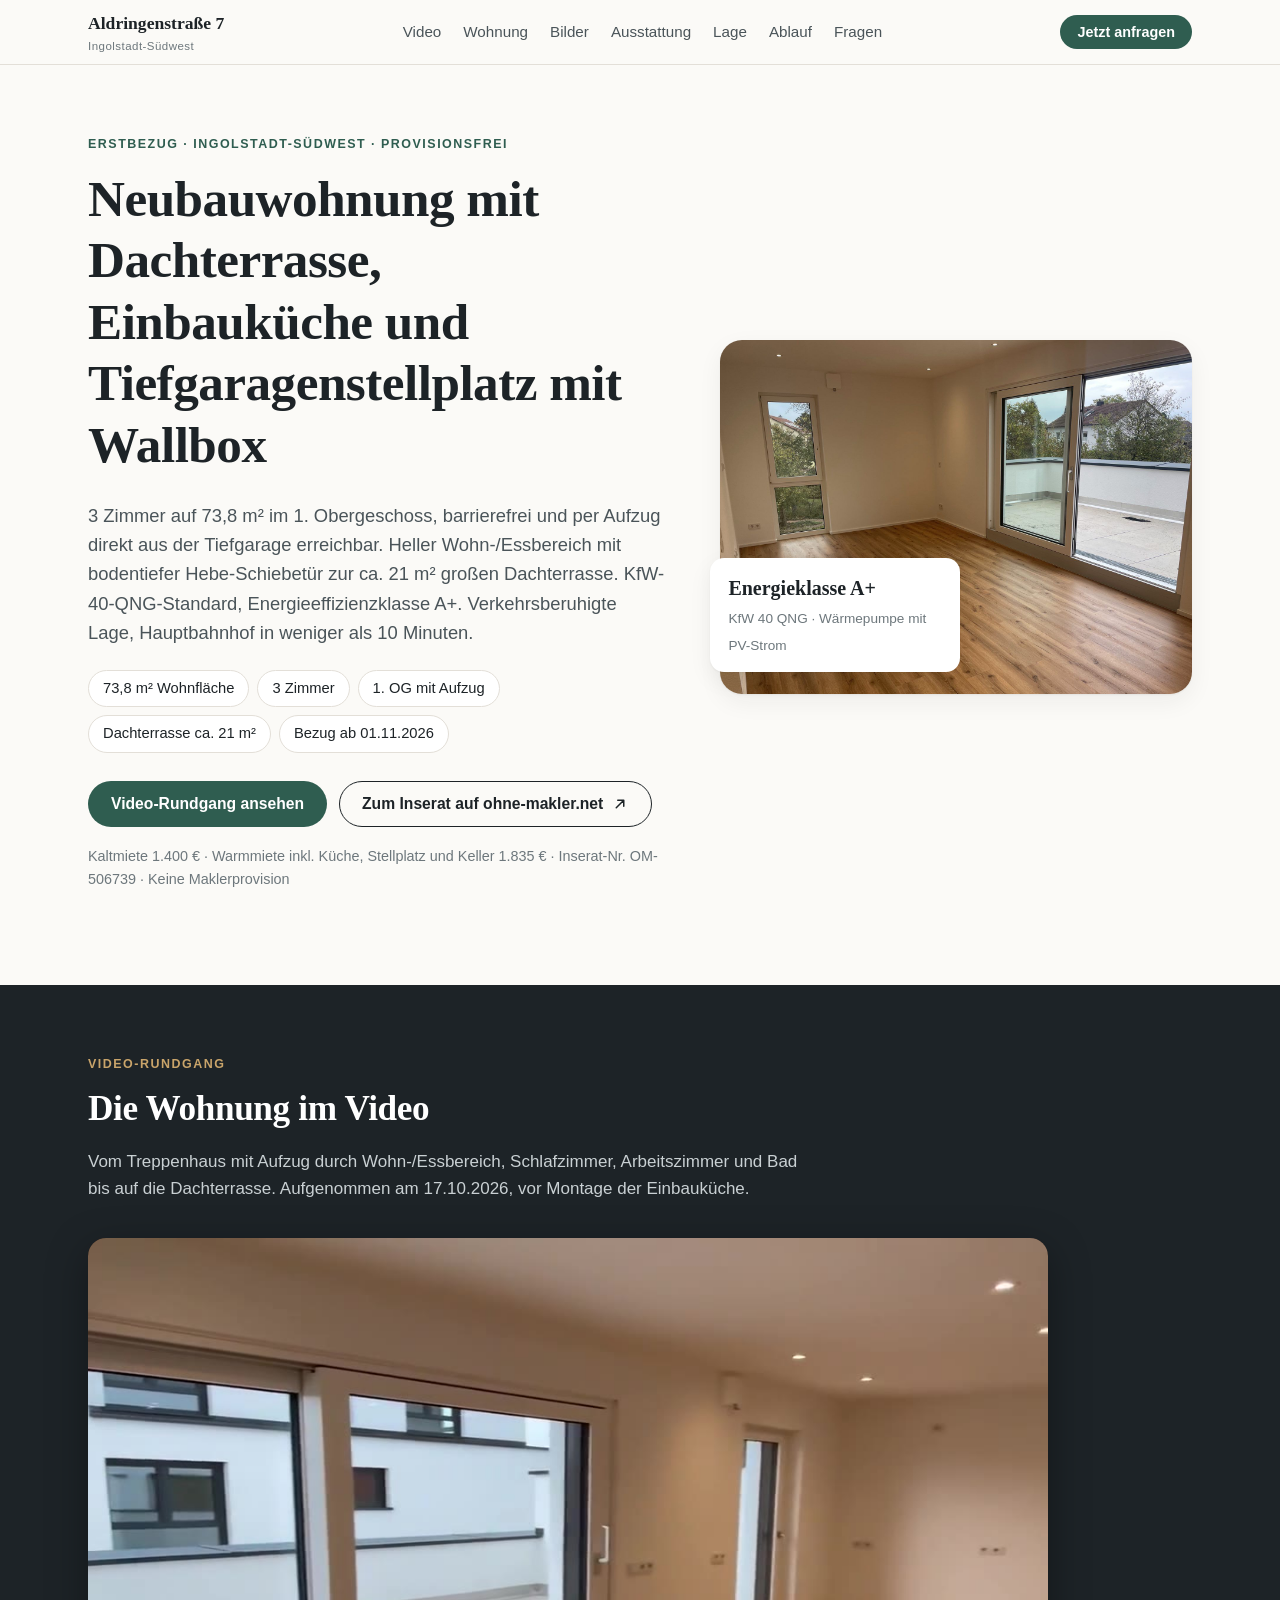
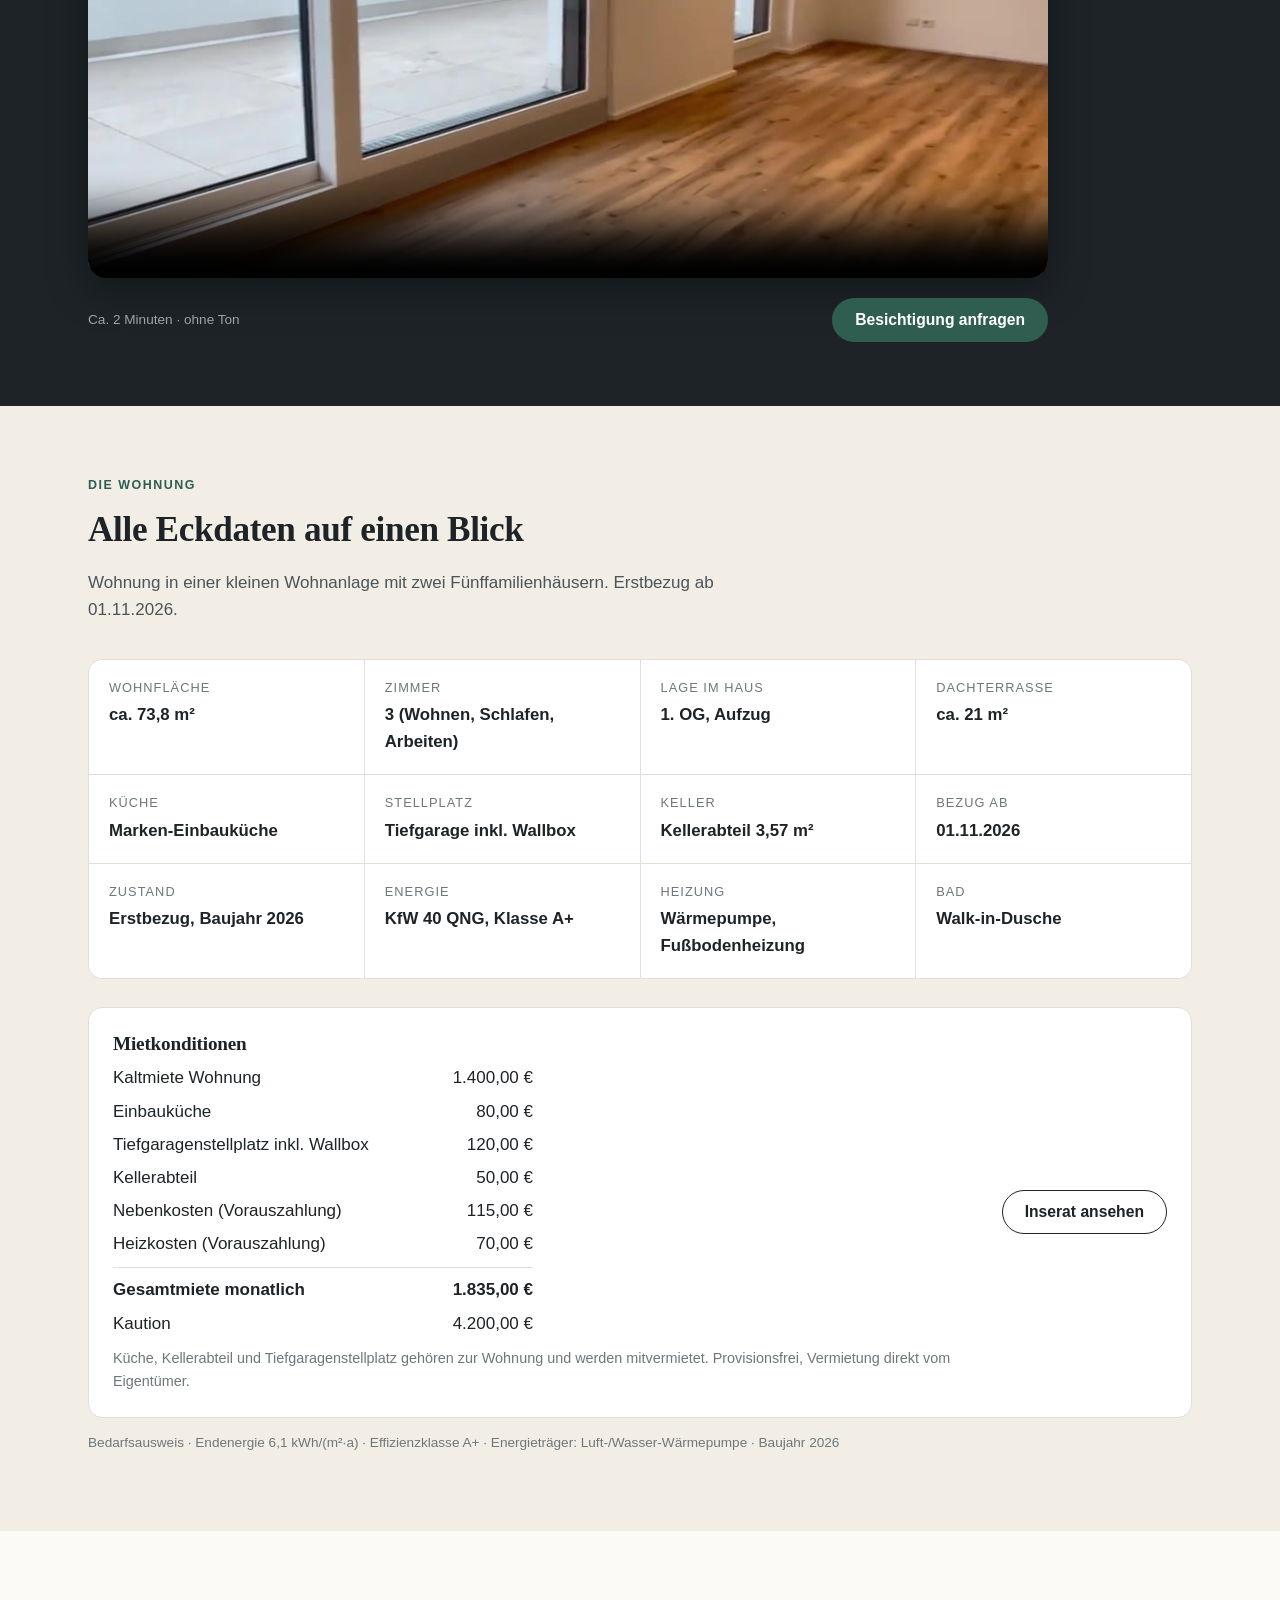
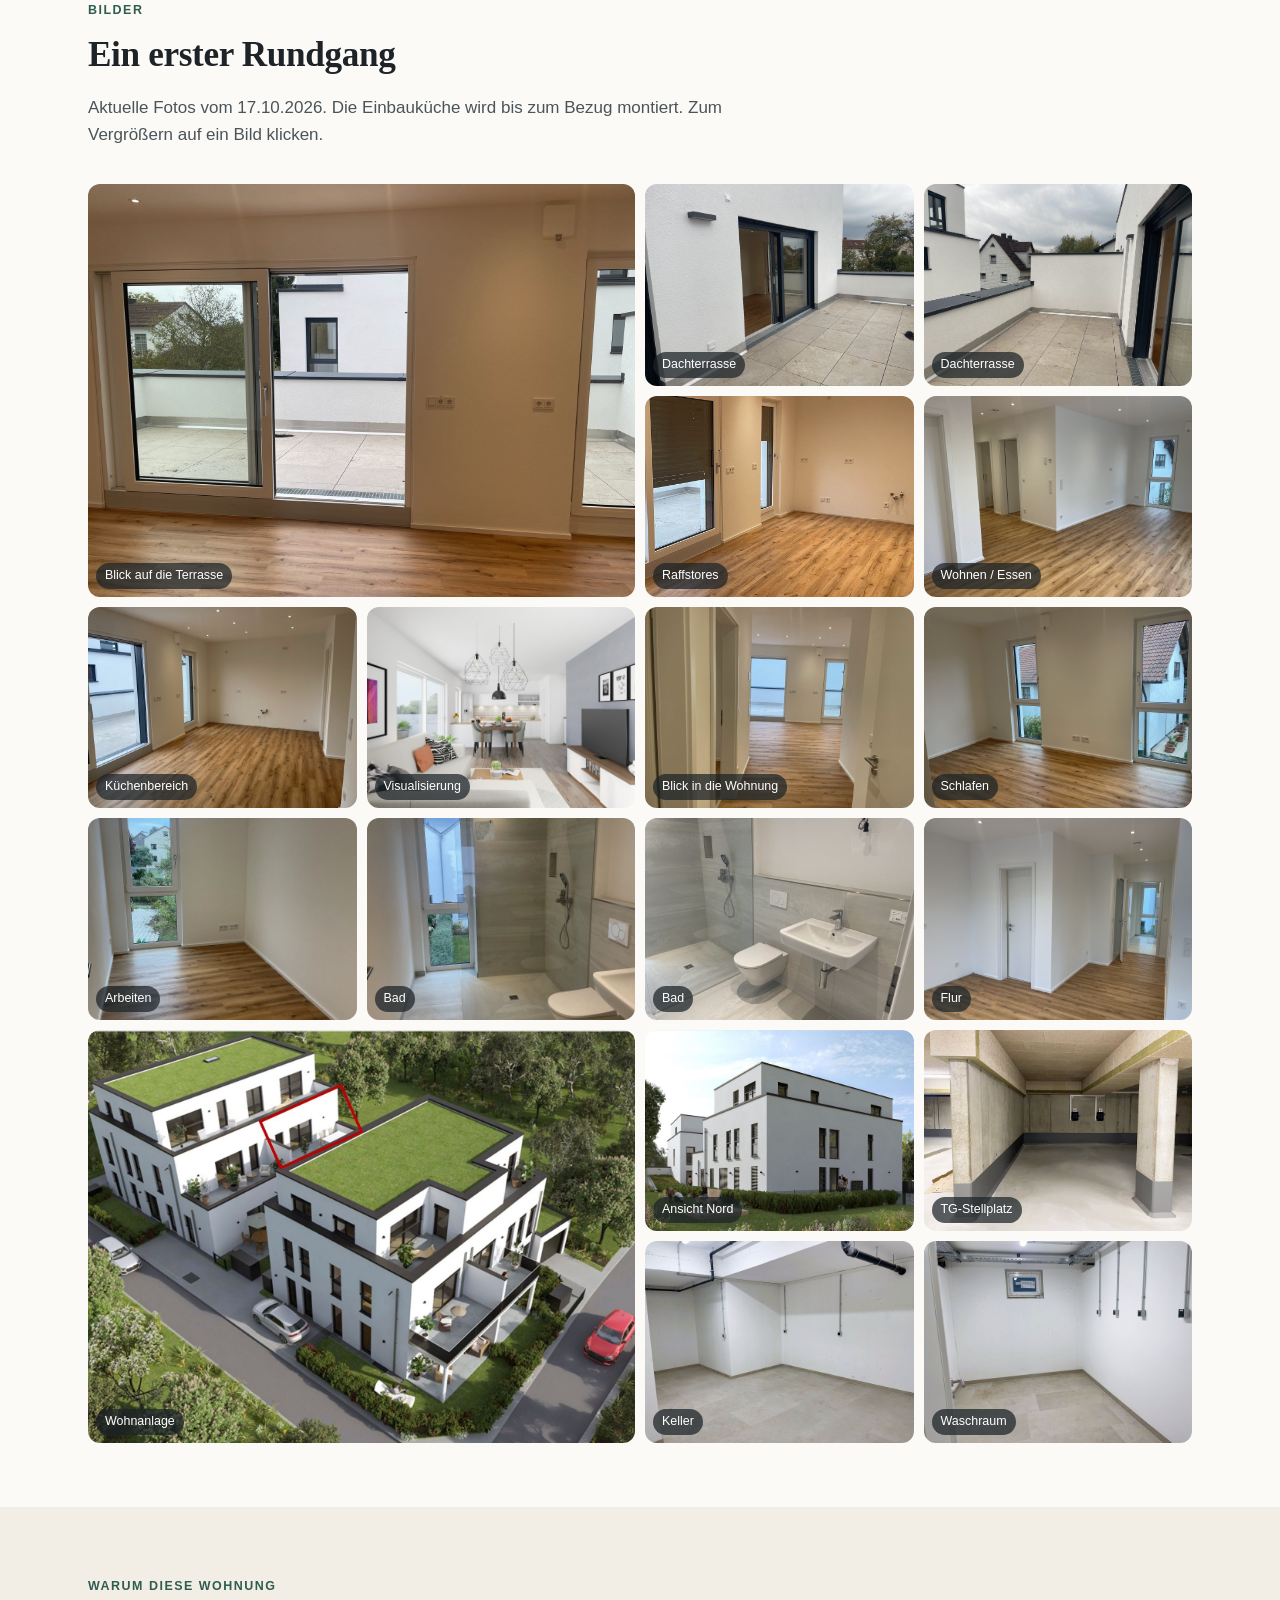
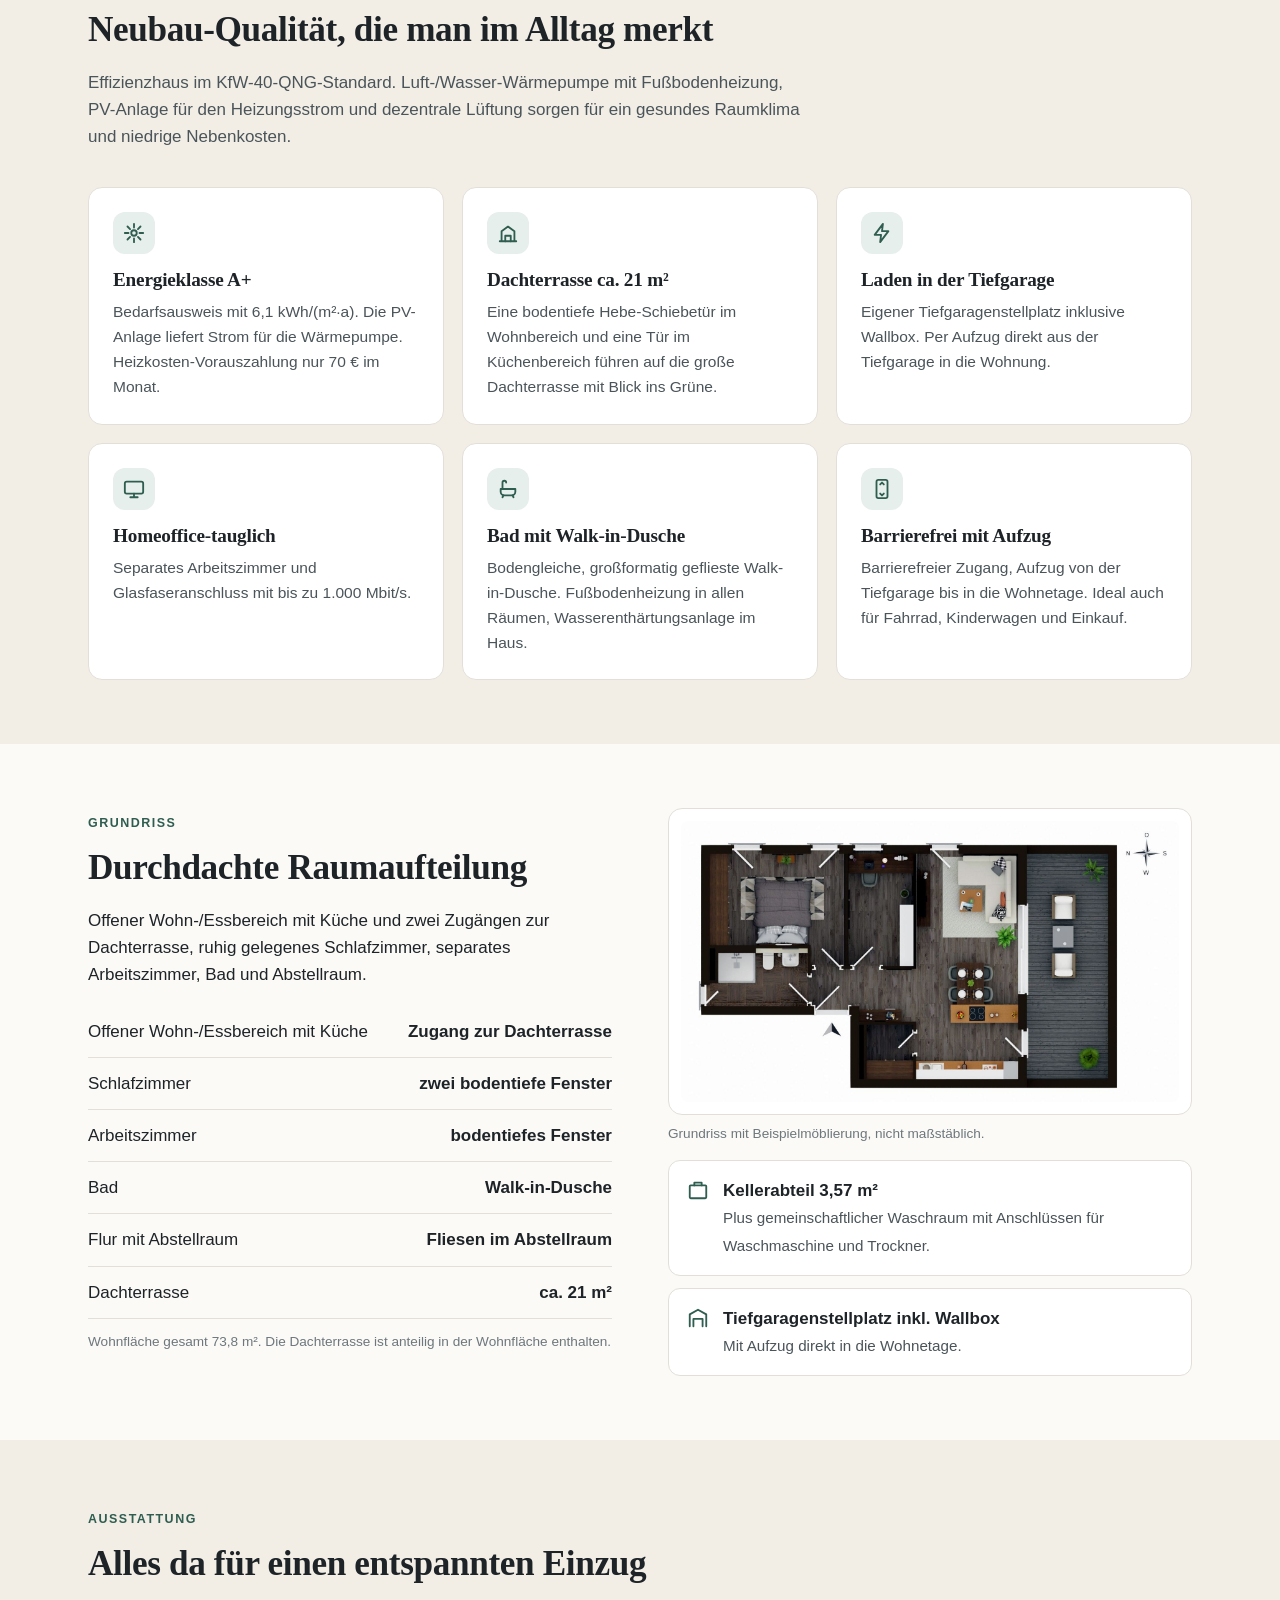
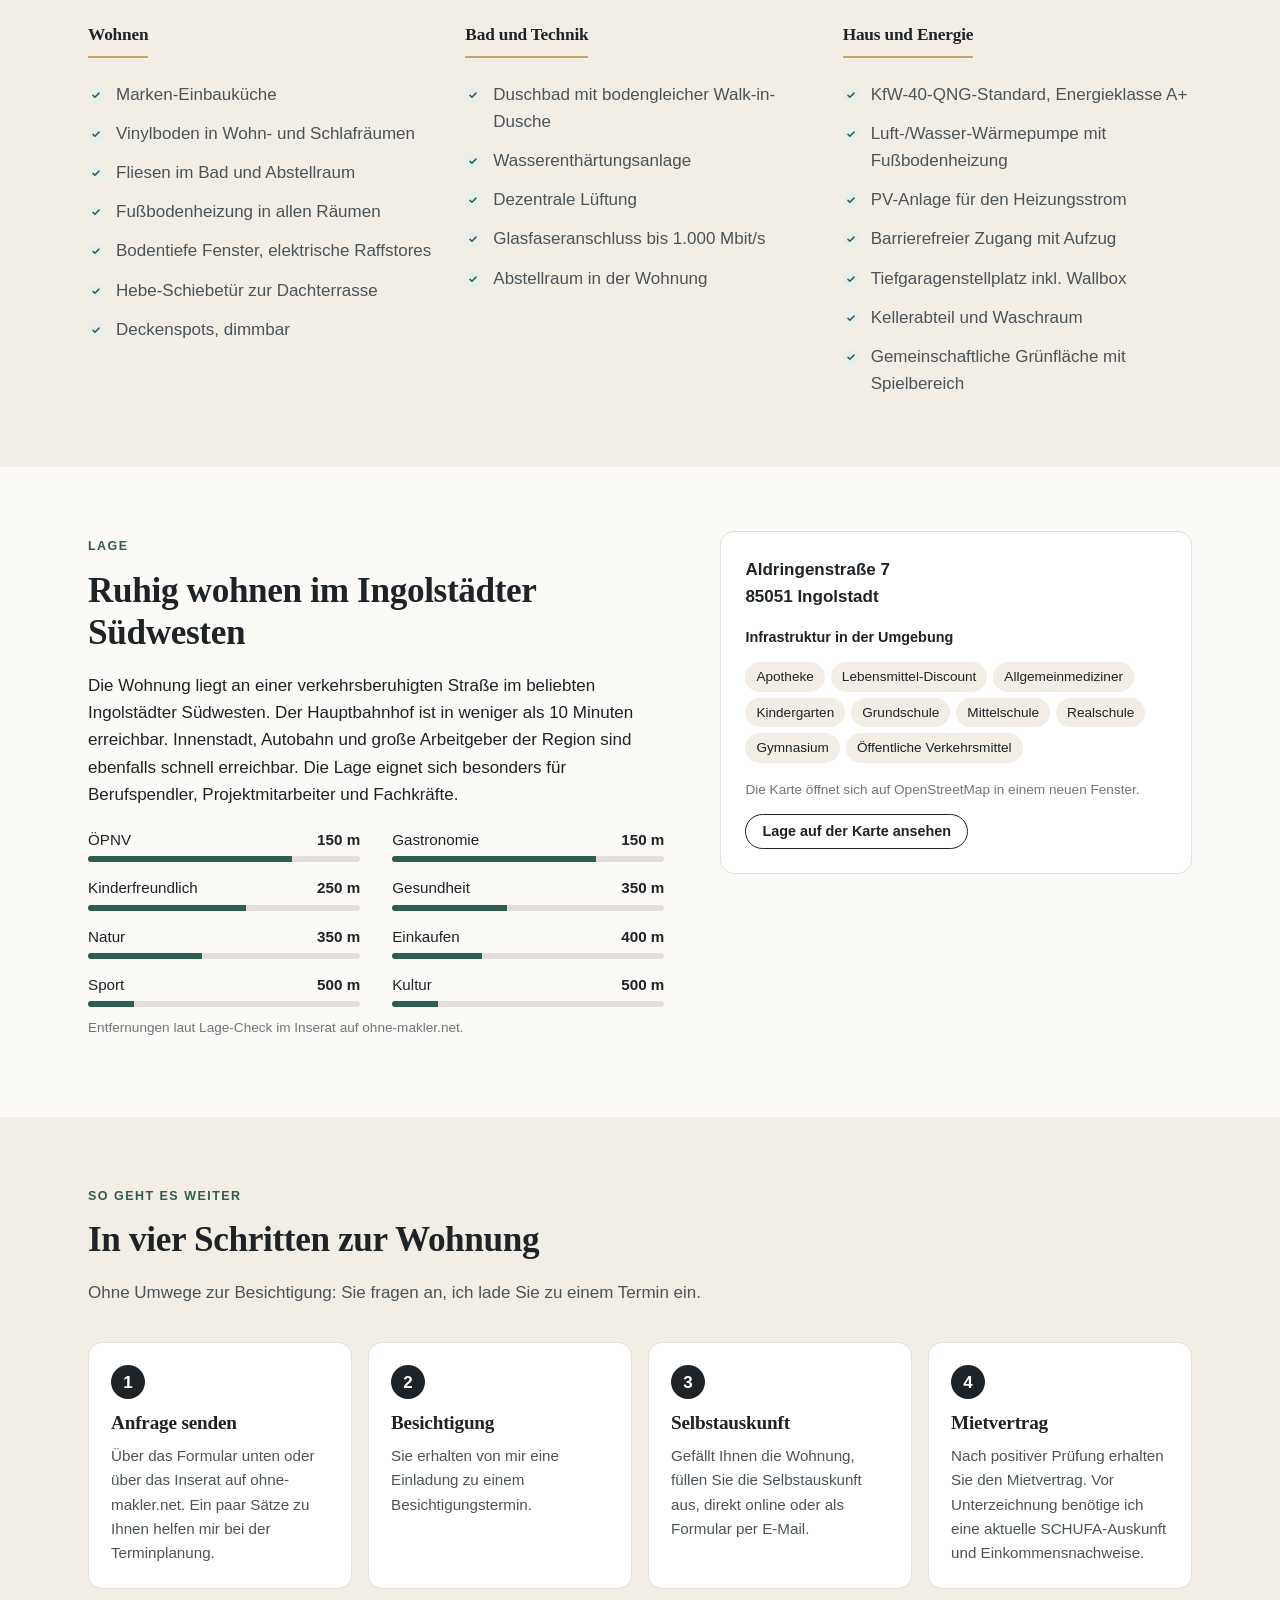
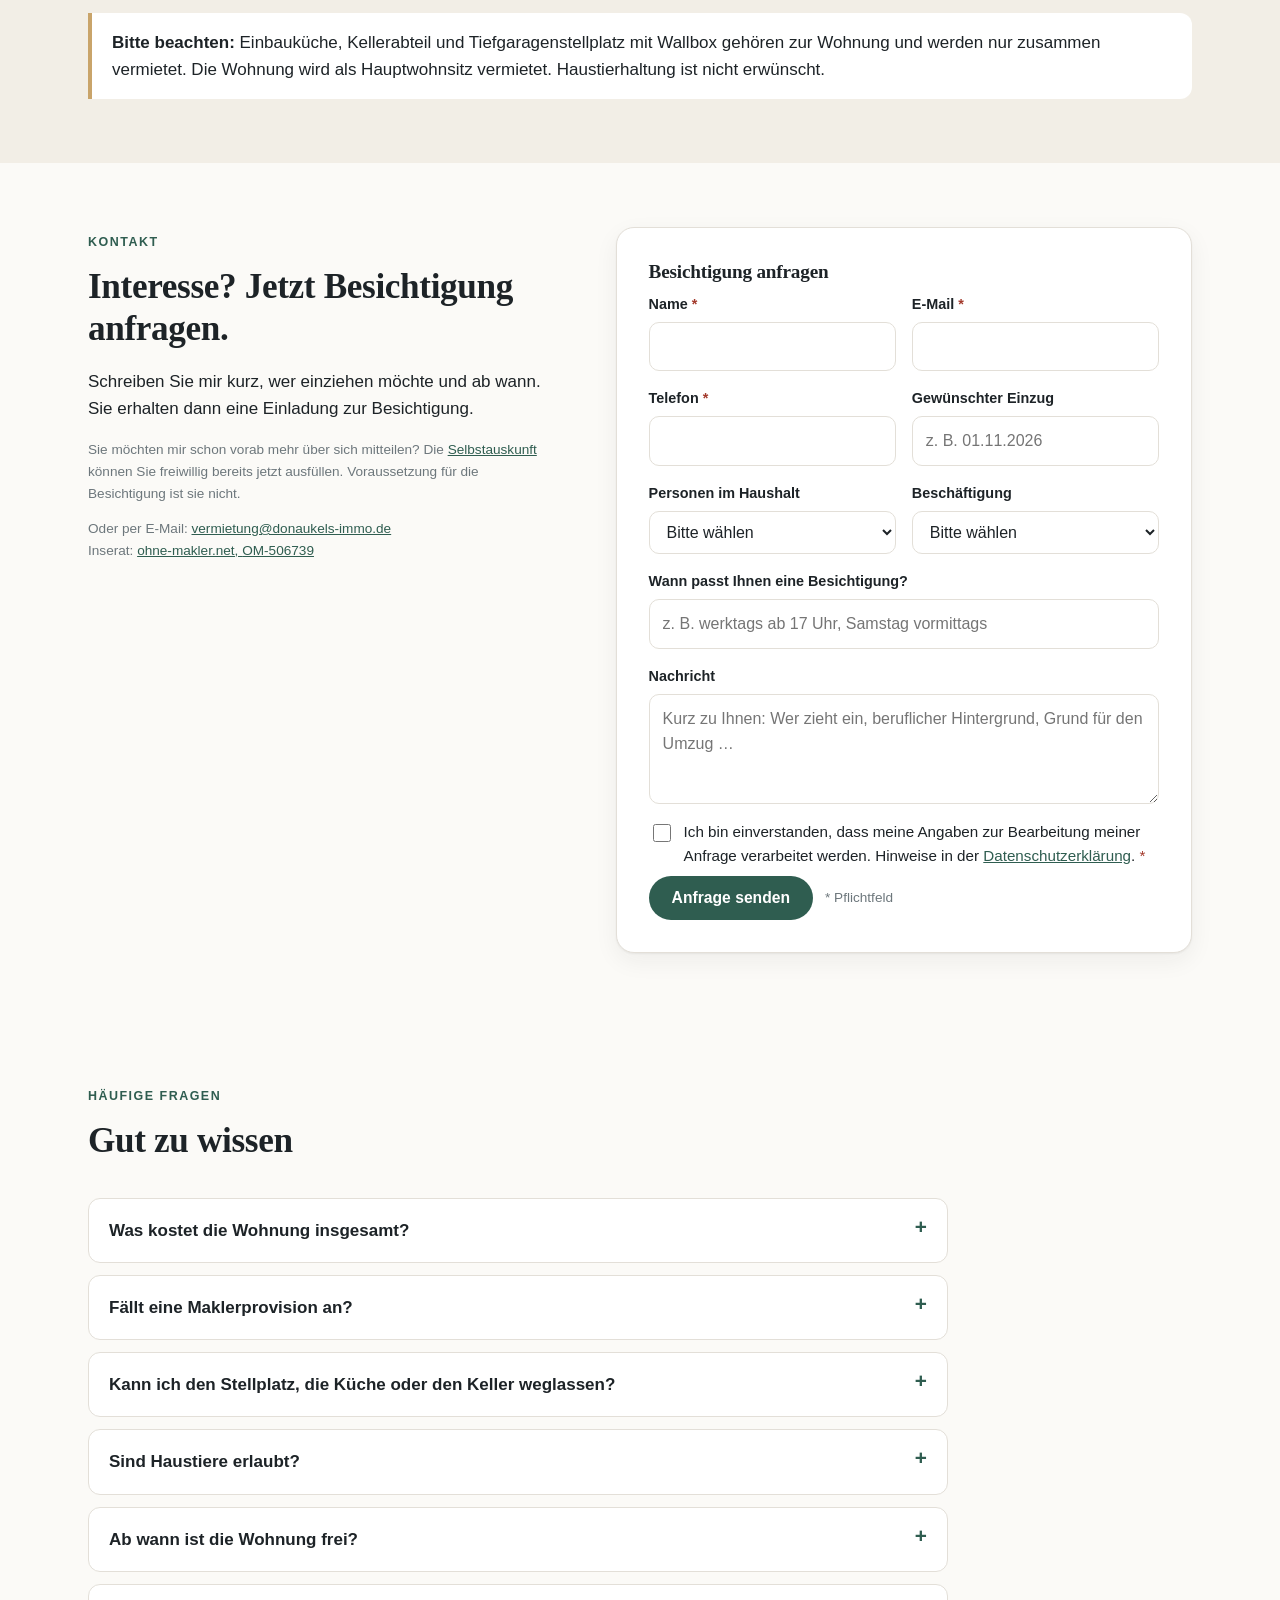
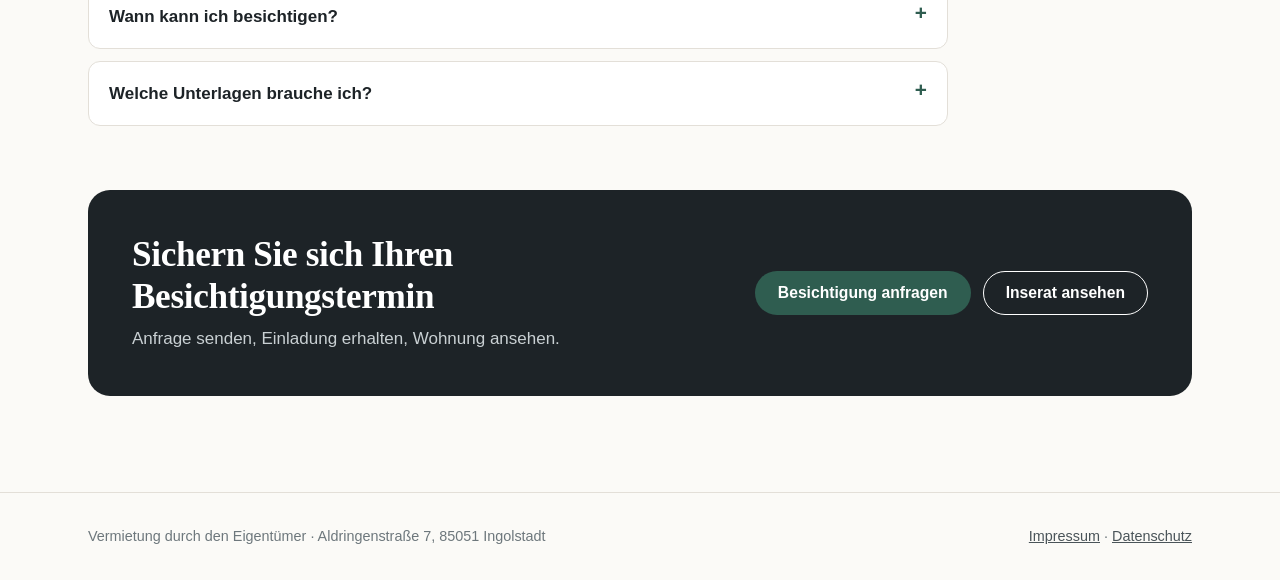
==== index.html @ f2adf759 "Ablauf geändert: Anfrage, Besichtigung, Selbstauskunft, Mietvertrag - Besichtigung ohne vorherige Se" ====
<!doctype html>
<html lang="de">
<head>
  <meta charset="utf-8">
  <meta name="viewport" content="width=device-width, initial-scale=1">
  <title>Neubauwohnung Aldringenstraße 7 – Ingolstadt</title>
  <meta name="description" content="Erstbezug ab 01.11.2026: 3-Zimmer-Neubauwohnung, 73,8 m², 1. OG mit Aufzug, ca. 21 m² Dachterrasse, Einbauküche und Tiefgaragenstellplatz mit Wallbox in Ingolstadt-Südwest. KfW 40 QNG, Energieklasse A+. Provisionsfrei vom Eigentümer.">
  <meta property="og:title" content="Erstbezug: Neubau 3 Zi., 74 m², Ingolstadt Südwesten, Einbauküche, TG-Stellplatz mit Wallbox">
  <meta property="og:description" content="73,8 m², 3 Zimmer, ca. 21 m² Dachterrasse, 1. OG mit Aufzug, KfW 40 QNG. 1.400 € kalt, provisionsfrei direkt vom Eigentümer.">
  <meta property="og:type" content="website">
  <meta property="og:video" content="video/rundgang.mp4">
  <meta property="og:image" content="images/wohnzimmer.jpg">
  <meta name="theme-color" content="#2f5d50">
  <link rel="icon" href="images/favicon.svg" type="image/svg+xml">
  <link rel="stylesheet" href="assets/styles.css?v=4">
</head>
<body>

<header class="site-header">
  <div class="container">
    <a class="brand" href="#top">Aldringenstraße 7<small>Ingolstadt-Südwest</small></a>
    <nav class="nav" aria-label="Hauptnavigation">
      <a href="#video">Video</a>
      <a href="#wohnung">Wohnung</a>
      <a href="#bilder">Bilder</a>
      <a href="#ausstattung">Ausstattung</a>
      <a href="#lage">Lage</a>
      <a href="#ablauf">Ablauf</a>
      <a href="#faq">Fragen</a>
    </nav>
    <a class="btn btn-primary btn-small" href="#kontakt">Jetzt anfragen</a>
  </div>
</header>

<main id="top">

  <!-- Hero -->
  <section class="hero">
    <div class="container hero-grid">
      <div>
        <span class="eyebrow">Erstbezug · Ingolstadt-Südwest · provisionsfrei</span>
        <h1>Neubauwohnung mit Dachterrasse, Einbauküche und Tiefgaragenstellplatz mit Wallbox</h1>
        <p class="lead">3 Zimmer auf 73,8 m² im 1. Obergeschoss, barrierefrei und per Aufzug direkt aus der Tiefgarage erreichbar. Heller Wohn-/Essbereich mit bodentiefer Hebe-Schiebetür zur ca. 21 m² großen Dachterrasse. KfW-40-QNG-Standard, Energieeffizienzklasse A+. Verkehrsberuhigte Lage, Hauptbahnhof in weniger als 10 Minuten.</p>
        <ul class="chips">
          <li>73,8 m² Wohnfläche</li>
          <li>3 Zimmer</li>
          <li>1. OG mit Aufzug</li>
          <li>Dachterrasse ca. 21 m²</li>
          <li>Bezug ab <span data-bezug>01.11.2026</span></li>
        </ul>
        <div class="hero-actions">
          <a class="btn btn-primary" href="#video">Video-Rundgang ansehen</a>
          <a class="btn btn-outline" data-inserat href="https://www.ohne-makler.net/immobilie/506739/" target="_blank" rel="noopener">
            Zum Inserat auf ohne-makler.net
            <svg viewBox="0 0 24 24" fill="none" stroke="currentColor" stroke-width="2" stroke-linecap="round" stroke-linejoin="round" aria-hidden="true"><path d="M7 17L17 7M9 7h8v8"/></svg>
          </a>
        </div>
        <p class="hero-note">Kaltmiete 1.400 € · Warmmiete inkl. Küche, Stellplatz und Keller <span data-warmmiete>1.835 €</span> · Inserat-Nr. <span data-inserat-id>OM-506739</span> · Keine Maklerprovision</p>
      </div>
      <div class="hero-media">
        <img src="images/wohnzimmer.jpg" width="1600" height="1200" alt="Heller Wohnbereich mit Hebe-Schiebetür zur Dachterrasse">
        <div class="hero-badge">
          <strong>Energieklasse A+</strong>
          <span>KfW 40 QNG · Wärmepumpe mit PV-Strom</span>
        </div>
      </div>
    </div>
  </section>

  <!-- Video -->
  <section class="section section-dark" id="video">
    <div class="container">
      <div class="section-head">
        <span class="eyebrow">Video-Rundgang</span>
        <h2>Die Wohnung im Video</h2>
        <p>Vom Treppenhaus mit Aufzug durch Wohn-/Essbereich, Schlafzimmer, Arbeitszimmer und Bad bis auf die Dachterrasse. Aufgenommen am 17.10.2026, vor Montage der Einbauküche.</p>
      </div>
      <div class="video-frame">
        <video controls playsinline muted preload="metadata" poster="video/rundgang-poster.jpg" width="1080" height="720">
          <source src="video/rundgang.mp4" type="video/mp4">
          Ihr Browser kann das Video nicht abspielen. <a href="video/rundgang.mp4">Video herunterladen</a>.
        </video>
      </div>
      <div class="video-meta">
        <p class="small-print">Ca. 2 Minuten · ohne Ton</p>
        <div class="hero-actions">
          <a class="btn btn-primary" href="#kontakt">Besichtigung anfragen</a>
        </div>
      </div>
    </div>
  </section>

  <!-- Eckdaten -->
  <section class="section section-alt" id="wohnung">
    <div class="container">
      <div class="section-head">
        <span class="eyebrow">Die Wohnung</span>
        <h2>Alle Eckdaten auf einen Blick</h2>
        <p>Wohnung in einer kleinen Wohnanlage mit zwei Fünffamilienhäusern. Erstbezug ab 01.11.2026.</p>
      </div>
      <dl class="facts">
        <div class="fact"><dt>Wohnfläche</dt><dd>ca. 73,8 m²</dd></div>
        <div class="fact"><dt>Zimmer</dt><dd>3 (Wohnen, Schlafen, Arbeiten)</dd></div>
        <div class="fact"><dt>Lage im Haus</dt><dd>1. OG, Aufzug</dd></div>
        <div class="fact"><dt>Dachterrasse</dt><dd>ca. 21 m²</dd></div>
        <div class="fact"><dt>Küche</dt><dd>Marken-Einbauküche</dd></div>
        <div class="fact"><dt>Stellplatz</dt><dd>Tiefgarage inkl. Wallbox</dd></div>
        <div class="fact"><dt>Keller</dt><dd>Kellerabteil 3,57 m²</dd></div>
        <div class="fact"><dt>Bezug ab</dt><dd data-bezug>01.11.2026</dd></div>
        <div class="fact"><dt>Zustand</dt><dd>Erstbezug, Baujahr 2026</dd></div>
        <div class="fact"><dt>Energie</dt><dd>KfW 40 QNG, Klasse A+</dd></div>
        <div class="fact"><dt>Heizung</dt><dd>Wärmepumpe, Fußbodenheizung</dd></div>
        <div class="fact"><dt>Bad</dt><dd>Walk-in-Dusche</dd></div>
      </dl>

      <div class="price-card">
        <div>
          <h3>Mietkonditionen</h3>
          <div class="price-rows" id="price-rows">
            <p style="margin:0">Mietpreise siehe Inserat auf ohne-makler.net.</p>
          </div>
          <p class="price-note" id="price-note" style="margin-top:10px">Küche, Kellerabteil und Tiefgaragenstellplatz gehören zur Wohnung und werden mitvermietet. Provisionsfrei, Vermietung direkt vom Eigentümer.</p>
        </div>
        <a class="btn btn-outline" data-inserat href="https://www.ohne-makler.net/immobilie/506739/" target="_blank" rel="noopener">Inserat ansehen</a>
      </div>
      <p class="small-print" id="energy" style="margin-top:14px">Bedarfsausweis · Endenergie 6,1 kWh/(m²·a) · Effizienzklasse A+ · Energieträger: Luft-/Wasser-Wärmepumpe · Baujahr 2026</p>
    </div>
  </section>

  <!-- Galerie -->
  <section class="section" id="bilder">
    <div class="container">
      <div class="section-head">
        <span class="eyebrow">Bilder</span>
        <h2>Ein erster Rundgang</h2>
        <p>Aktuelle Fotos vom 17.10.2026. Die Einbauküche wird bis zum Bezug montiert. Zum Vergrößern auf ein Bild klicken.</p>
      </div>
      <div class="gallery">
        <a class="wide" href="images/blick-terrasse.jpg" data-caption="Blick vom Wohnbereich auf die Dachterrasse"><img src="images/blick-terrasse.jpg" alt="Wohnbereich mit Hebe-Schiebetür und Blick auf die Dachterrasse" loading="lazy"><span>Blick auf die Terrasse</span></a>
        <a href="images/dachterrasse-1.jpg" data-caption="Dachterrasse, ca. 21 m²"><img src="images/dachterrasse-1.jpg" alt="Dachterrasse mit Zugang über die Hebe-Schiebetür" loading="lazy"><span>Dachterrasse</span></a>
        <a href="images/dachterrasse-2.jpg" data-caption="Dachterrasse mit Blick ins Grüne"><img src="images/dachterrasse-2.jpg" alt="Dachterrasse mit Brüstung und Blick in die Nachbarschaft" loading="lazy"><span>Dachterrasse</span></a>
        <a href="images/raffstore.jpg" data-caption="Elektrische Raffstores an der Hebe-Schiebetür"><img src="images/raffstore.jpg" alt="Hebe-Schiebetür mit elektrischem Raffstore" loading="lazy"><span>Raffstores</span></a>
        <a href="images/wohnkueche.jpg" data-caption="Wohn-/Essbereich mit Küchenbereich"><img src="images/wohnkueche.jpg" alt="Offener Wohn-/Essbereich mit Vinylboden" loading="lazy"><span>Wohnen / Essen</span></a>
        <a href="images/kuechenbereich.jpg" data-caption="Küchenbereich – die Einbauküche wird bis zum Bezug montiert"><img src="images/kuechenbereich.jpg" alt="Küchenbereich mit Anschlüssen vor Montage der Einbauküche" loading="lazy"><span>Küchenbereich</span></a>
        <a href="images/visualisierung-wohnkueche.jpg" data-caption="Visualisierung: möblierte Wohn-/Essküche (Beispiel)"><img src="images/visualisierung-wohnkueche.jpg" alt="Visualisierung einer möblierten Wohn-/Essküche" loading="lazy"><span>Visualisierung</span></a>
        <a href="images/blick-in-wohnung.jpg" data-caption="Blick vom Flur in den Wohnbereich"><img src="images/blick-in-wohnung.jpg" alt="Blick vom Flur in den hellen Wohnbereich" loading="lazy"><span>Blick in die Wohnung</span></a>
        <a href="images/schlafen.jpg" data-caption="Schlafzimmer mit zwei bodentiefen Fenstern"><img src="images/schlafen.jpg" alt="Schlafzimmer mit zwei bodentiefen Fenstern" loading="lazy"><span>Schlafen</span></a>
        <a href="images/arbeiten.jpg" data-caption="Separates Arbeitszimmer"><img src="images/arbeiten.jpg" alt="Arbeitszimmer mit bodentiefem Fenster" loading="lazy"><span>Arbeiten</span></a>
        <a href="images/dusche.jpg" data-caption="Bad mit bodengleicher Walk-in-Dusche"><img src="images/dusche.jpg" alt="Bad mit bodengleicher Walk-in-Dusche und Fenster" loading="lazy"><span>Bad</span></a>
        <a href="images/bad.jpg" data-caption="Bad mit Regenbrause, Wand-WC und Waschtisch"><img src="images/bad.jpg" alt="Bad mit Regenbrause, Wand-WC und Waschtisch" loading="lazy"><span>Bad</span></a>
        <a href="images/flur.jpg" data-caption="Flur mit Abstellraum"><img src="images/flur.jpg" alt="Flur mit Tür zum Abstellraum" loading="lazy"><span>Flur</span></a>
        <a class="wide" href="images/aussen-visualisierung.jpg" data-caption="Visualisierung der Wohnanlage, Wohnung rot markiert"><img src="images/aussen-visualisierung.jpg" alt="Visualisierung der Wohnanlage aus der Vogelperspektive" loading="lazy"><span>Wohnanlage</span></a>
        <a href="images/ansicht-nord.jpg" data-caption="Visualisierung: Ansicht Nord mit Hauseingang"><img src="images/ansicht-nord.jpg" alt="Visualisierung Ansicht Nord" loading="lazy"><span>Ansicht Nord</span></a>
        <a href="images/tg-stellplatz.jpg" data-caption="Tiefgaragenstellplatz inkl. Wallbox"><img src="images/tg-stellplatz.jpg" alt="Tiefgaragenstellplatz mit Wallbox-Anschluss" loading="lazy"><span>TG-Stellplatz</span></a>
        <a href="images/keller.jpg" data-caption="Kellerbereich"><img src="images/keller.jpg" alt="Kellerbereich" loading="lazy"><span>Keller</span></a>
        <a href="images/waschraum.jpg" data-caption="Gemeinschaftlicher Waschraum"><img src="images/waschraum.jpg" alt="Waschraum mit Anschlüssen" loading="lazy"><span>Waschraum</span></a>
      </div>
    </div>
  </section>

  <!-- Highlights -->
  <section class="section section-alt">
    <div class="container">
      <div class="section-head">
        <span class="eyebrow">Warum diese Wohnung</span>
        <h2>Neubau-Qualität, die man im Alltag merkt</h2>
        <p>Effizienzhaus im KfW-40-QNG-Standard. Luft-/Wasser-Wärmepumpe mit Fußbodenheizung, PV-Anlage für den Heizungsstrom und dezentrale Lüftung sorgen für ein gesundes Raumklima und niedrige Nebenkosten.</p>
      </div>
      <div class="cards">
        <article class="card">
          <div class="icon"><svg viewBox="0 0 24 24" fill="none" stroke="currentColor" stroke-width="2" stroke-linecap="round" stroke-linejoin="round" aria-hidden="true"><path d="M12 2v4M4.9 4.9l2.8 2.8M2 12h4M4.9 19.1l2.8-2.8M12 18v4M19.1 19.1l-2.8-2.8M18 12h4M19.1 4.9l-2.8 2.8"/><circle cx="12" cy="12" r="3"/></svg></div>
          <h3>Energieklasse A+</h3>
          <p>Bedarfsausweis mit 6,1 kWh/(m²·a). Die PV-Anlage liefert Strom für die Wärmepumpe. Heizkosten-Vorauszahlung nur 70 € im Monat.</p>
        </article>
        <article class="card">
          <div class="icon"><svg viewBox="0 0 24 24" fill="none" stroke="currentColor" stroke-width="2" stroke-linecap="round" stroke-linejoin="round" aria-hidden="true"><path d="M3 21h18M5 21V10l7-5 7 5v11"/><path d="M9 21v-6h6v6"/></svg></div>
          <h3>Dachterrasse ca. 21 m²</h3>
          <p>Eine bodentiefe Hebe-Schiebetür im Wohnbereich und eine Tür im Küchenbereich führen auf die große Dachterrasse mit Blick ins Grüne.</p>
        </article>
        <article class="card">
          <div class="icon"><svg viewBox="0 0 24 24" fill="none" stroke="currentColor" stroke-width="2" stroke-linecap="round" stroke-linejoin="round" aria-hidden="true"><path d="M13 2L4 14h7l-1 8 9-12h-7z"/></svg></div>
          <h3>Laden in der Tiefgarage</h3>
          <p>Eigener Tiefgaragenstellplatz inklusive Wallbox. Per Aufzug direkt aus der Tiefgarage in die Wohnung.</p>
        </article>
        <article class="card">
          <div class="icon"><svg viewBox="0 0 24 24" fill="none" stroke="currentColor" stroke-width="2" stroke-linecap="round" stroke-linejoin="round" aria-hidden="true"><rect x="2" y="4" width="20" height="13" rx="2"/><path d="M8 21h8M12 17v4"/></svg></div>
          <h3>Homeoffice-tauglich</h3>
          <p>Separates Arbeitszimmer und Glasfaseranschluss mit bis zu 1.000 Mbit/s.</p>
        </article>
        <article class="card">
          <div class="icon"><svg viewBox="0 0 24 24" fill="none" stroke="currentColor" stroke-width="2" stroke-linecap="round" stroke-linejoin="round" aria-hidden="true"><path d="M4 12h16v3a4 4 0 0 1-4 4H8a4 4 0 0 1-4-4v-3z"/><path d="M6 12V5a2 2 0 0 1 4 0"/><path d="M7 19l-1 2M17 19l1 2"/></svg></div>
          <h3>Bad mit Walk-in-Dusche</h3>
          <p>Bodengleiche, großformatig geflieste Walk-in-Dusche. Fußbodenheizung in allen Räumen, Wasserenthärtungsanlage im Haus.</p>
        </article>
        <article class="card">
          <div class="icon"><svg viewBox="0 0 24 24" fill="none" stroke="currentColor" stroke-width="2" stroke-linecap="round" stroke-linejoin="round" aria-hidden="true"><rect x="6" y="2" width="12" height="20" rx="2"/><path d="M10 7l2-2 2 2M10 17l2 2 2-2"/></svg></div>
          <h3>Barrierefrei mit Aufzug</h3>
          <p>Barrierefreier Zugang, Aufzug von der Tiefgarage bis in die Wohnetage. Ideal auch für Fahrrad, Kinderwagen und Einkauf.</p>
        </article>
      </div>
    </div>
  </section>

  <!-- Raumaufteilung -->
  <section class="section">
    <div class="container rooms-grid">
      <div>
        <span class="eyebrow">Grundriss</span>
        <h2>Durchdachte Raumaufteilung</h2>
        <p>Offener Wohn-/Essbereich mit Küche und zwei Zugängen zur Dachterrasse, ruhig gelegenes Schlafzimmer, separates Arbeitszimmer, Bad und Abstellraum.</p>
        <ul class="room-list">
          <li><span>Offener Wohn-/Essbereich mit Küche</span><span class="size">Zugang zur Dachterrasse</span></li>
          <li><span>Schlafzimmer</span><span class="size">zwei bodentiefe Fenster</span></li>
          <li><span>Arbeitszimmer</span><span class="size">bodentiefes Fenster</span></li>
          <li><span>Bad</span><span class="size">Walk-in-Dusche</span></li>
          <li><span>Flur mit Abstellraum</span><span class="size">Fliesen im Abstellraum</span></li>
          <li><span>Dachterrasse</span><span class="size">ca. 21 m²</span></li>
        </ul>
        <p class="small-print" style="margin-top:12px">Wohnfläche gesamt 73,8 m². Die Dachterrasse ist anteilig in der Wohnfläche enthalten.</p>
      </div>
      <div>
        <a class="floorplan" href="images/grundriss.jpg" target="_blank" rel="noopener" style="display:block">
          <img src="images/grundriss.jpg" alt="Grundriss der Wohnung mit Schlafzimmer, Bad, Arbeitszimmer, Wohn-/Essbereich mit Küche, Abstellraum und Dachterrasse" loading="lazy">
        </a>
        <p class="small-print" style="margin-top:8px">Grundriss mit Beispielmöblierung, nicht maßstäblich.</p>
        <div class="extras" style="margin-top:16px">
          <div class="extra">
            <svg viewBox="0 0 24 24" fill="none" stroke="currentColor" stroke-width="2" stroke-linecap="round" stroke-linejoin="round" aria-hidden="true"><rect x="3" y="7" width="18" height="14" rx="1"/><path d="M8 7V4h8v3"/></svg>
            <div><strong>Kellerabteil 3,57 m²</strong><span>Plus gemeinschaftlicher Waschraum mit Anschlüssen für Waschmaschine und Trockner.</span></div>
          </div>
          <div class="extra">
            <svg viewBox="0 0 24 24" fill="none" stroke="currentColor" stroke-width="2" stroke-linecap="round" stroke-linejoin="round" aria-hidden="true"><path d="M3 21V8l9-5 9 5v13"/><path d="M7 21v-8h10v8"/></svg>
            <div><strong>Tiefgaragenstellplatz inkl. Wallbox</strong><span>Mit Aufzug direkt in die Wohnetage.</span></div>
          </div>
        </div>
      </div>
    </div>
  </section>

  <!-- Ausstattung -->
  <section class="section section-alt" id="ausstattung">
    <div class="container">
      <div class="section-head">
        <span class="eyebrow">Ausstattung</span>
        <h2>Alles da für einen entspannten Einzug</h2>
      </div>
      <div class="feature-groups">
        <div>
          <h3>Wohnen</h3>
          <ul class="check-list">
            <li>Marken-Einbauküche</li>
            <li>Vinylboden in Wohn- und Schlafräumen</li>
            <li>Fliesen im Bad und Abstellraum</li>
            <li>Fußbodenheizung in allen Räumen</li>
            <li>Bodentiefe Fenster, elektrische Raffstores</li>
            <li>Hebe-Schiebetür zur Dachterrasse</li>
            <li>Deckenspots, dimmbar</li>
          </ul>
        </div>
        <div>
          <h3>Bad und Technik</h3>
          <ul class="check-list">
            <li>Duschbad mit bodengleicher Walk-in-Dusche</li>
            <li>Wasserenthärtungsanlage</li>
            <li>Dezentrale Lüftung</li>
            <li>Glasfaseranschluss bis 1.000 Mbit/s</li>
            <li>Abstellraum in der Wohnung</li>
          </ul>
        </div>
        <div>
          <h3>Haus und Energie</h3>
          <ul class="check-list">
            <li>KfW-40-QNG-Standard, Energieklasse A+</li>
            <li>Luft-/Wasser-Wärmepumpe mit Fußbodenheizung</li>
            <li>PV-Anlage für den Heizungsstrom</li>
            <li>Barrierefreier Zugang mit Aufzug</li>
            <li>Tiefgaragenstellplatz inkl. Wallbox</li>
            <li>Kellerabteil und Waschraum</li>
            <li>Gemeinschaftliche Grünfläche mit Spielbereich</li>
          </ul>
        </div>
      </div>
    </div>
  </section>

  <!-- Lage -->
  <section class="section" id="lage">
    <div class="container location">
      <div>
        <span class="eyebrow">Lage</span>
        <h2>Ruhig wohnen im Ingolstädter Südwesten</h2>
        <p>Die Wohnung liegt an einer verkehrsberuhigten Straße im beliebten Ingolstädter Südwesten. Der Hauptbahnhof ist in weniger als 10 Minuten erreichbar. Innenstadt, Autobahn und große Arbeitgeber der Region sind ebenfalls schnell erreichbar. Die Lage eignet sich besonders für Berufspendler, Projektmitarbeiter und Fachkräfte.</p>
        <div class="distances">
          <div class="distance"><span>ÖPNV</span><b>150 m</b><span class="bar"><i style="width:75%"></i></span></div>
          <div class="distance"><span>Gastronomie</span><b>150 m</b><span class="bar"><i style="width:75%"></i></span></div>
          <div class="distance"><span>Kinderfreundlich</span><b>250 m</b><span class="bar"><i style="width:58%"></i></span></div>
          <div class="distance"><span>Gesundheit</span><b>350 m</b><span class="bar"><i style="width:42%"></i></span></div>
          <div class="distance"><span>Natur</span><b>350 m</b><span class="bar"><i style="width:42%"></i></span></div>
          <div class="distance"><span>Einkaufen</span><b>400 m</b><span class="bar"><i style="width:33%"></i></span></div>
          <div class="distance"><span>Sport</span><b>500 m</b><span class="bar"><i style="width:17%"></i></span></div>
          <div class="distance"><span>Kultur</span><b>500 m</b><span class="bar"><i style="width:17%"></i></span></div>
        </div>
        <p class="small-print" style="margin-top:10px">Entfernungen laut Lage-Check im Inserat auf ohne-makler.net.</p>
      </div>
      <div class="location-box">
        <address>Aldringenstraße 7<br>85051 Ingolstadt</address>
        <strong style="font-size:.9rem">Infrastruktur in der Umgebung</strong>
        <ul class="tags">
          <li>Apotheke</li><li>Lebensmittel-Discount</li><li>Allgemeinmediziner</li><li>Kindergarten</li>
          <li>Grundschule</li><li>Mittelschule</li><li>Realschule</li><li>Gymnasium</li><li>Öffentliche Verkehrsmittel</li>
        </ul>
        <p class="small-print" style="margin-top:16px">Die Karte öffnet sich auf OpenStreetMap in einem neuen Fenster.</p>
        <a class="btn btn-outline btn-small" href="https://www.openstreetmap.org/search?query=Aldringenstra%C3%9Fe%207%2C%2085051%20Ingolstadt" target="_blank" rel="noopener">Lage auf der Karte ansehen</a>
      </div>
    </div>
  </section>

  <!-- Ablauf -->
  <section class="section section-alt" id="ablauf">
    <div class="container">
      <div class="section-head">
        <span class="eyebrow">So geht es weiter</span>
        <h2>In vier Schritten zur Wohnung</h2>
        <p>Ohne Umwege zur Besichtigung: Sie fragen an, ich lade Sie zu einem Termin ein.</p>
      </div>
      <ol class="steps">
        <li><h3>Anfrage senden</h3><p>Über das Formular unten oder über das Inserat auf ohne-makler.net. Ein paar Sätze zu Ihnen helfen mir bei der Terminplanung.</p></li>
        <li><h3>Besichtigung</h3><p>Sie erhalten von mir eine Einladung zu einem Besichtigungstermin.</p></li>
        <li><h3>Selbstauskunft</h3><p>Gefällt Ihnen die Wohnung, füllen Sie die Selbstauskunft aus, direkt online oder als Formular per E-Mail.</p></li>
        <li><h3>Mietvertrag</h3><p>Nach positiver Prüfung erhalten Sie den Mietvertrag. Vor Unterzeichnung benötige ich eine aktuelle SCHUFA-Auskunft und Einkommensnachweise.</p></li>
      </ol>
      <div class="notice">
        <strong>Bitte beachten:</strong> Einbauküche, Kellerabteil und Tiefgaragenstellplatz mit Wallbox gehören zur Wohnung und werden nur zusammen vermietet. Die Wohnung wird als Hauptwohnsitz vermietet. Haustierhaltung ist nicht erwünscht.
      </div>
    </div>
  </section>

  <!-- Kontakt -->
  <section class="section" id="kontakt">
    <div class="container contact-grid">
      <div>
        <span class="eyebrow">Kontakt</span>
        <h2>Interesse? Jetzt Besichtigung anfragen.</h2>
        <p>Schreiben Sie mir kurz, wer einziehen möchte und ab wann. Sie erhalten dann eine Einladung zur Besichtigung.</p>
        <p class="small-print">Sie möchten mir schon vorab mehr über sich mitteilen? Die <a href="selbstauskunft.html">Selbstauskunft</a> können Sie freiwillig bereits jetzt ausfüllen. Voraussetzung für die Besichtigung ist sie nicht.</p>
        <p class="small-print">Oder per E-Mail: <a data-email href="mailto:vermietung@donaukels-immo.de">vermietung@donaukels-immo.de</a><br>
        Inserat: <a data-inserat href="https://www.ohne-makler.net/immobilie/506739/" target="_blank" rel="noopener">ohne-makler.net, <span data-inserat-id>OM-506739</span></a></p>
      </div>

      <form class="form-card" data-send data-subject="Anfrage Aldringenstraße 7"
            data-success="Vielen Dank für Ihre Anfrage. Ich melde mich in Kürze mit einer Einladung zur Besichtigung.">
        <h3>Besichtigung anfragen</h3>
        <div class="form-grid two">
          <div class="field"><label for="k-name">Name <span class="req">*</span></label><input id="k-name" name="Name" type="text" autocomplete="name" required></div>
          <div class="field"><label for="k-mail">E-Mail <span class="req">*</span></label><input id="k-mail" name="E-Mail" type="email" autocomplete="email" required></div>
          <div class="field"><label for="k-tel">Telefon <span class="req">*</span></label><input id="k-tel" name="Telefon" type="tel" autocomplete="tel" required></div>
          <div class="field"><label for="k-einzug">Gewünschter Einzug</label><input id="k-einzug" name="Gewünschter Einzug" type="text" placeholder="z. B. 01.11.2026"></div>
          <div class="field"><label for="k-pers">Personen im Haushalt</label>
            <select id="k-pers" name="Personen im Haushalt">
              <option value="">Bitte wählen</option>
              <option>1 Person</option>
              <option>2 Personen</option>
              <option>2 Erwachsene + Kind(er)</option>
              <option>Alleinerziehend + Kind(er)</option>
              <option>Sonstiges</option>
            </select>
          </div>
          <div class="field"><label for="k-job">Beschäftigung</label>
            <select id="k-job" name="Beschäftigung">
              <option value="">Bitte wählen</option>
              <option>Angestellt</option>
              <option>Beamt/in</option>
              <option>Selbstständig</option>
              <option>Rente/Pension</option>
              <option>Ausbildung/Studium</option>
              <option>Sonstiges</option>
            </select>
          </div>
          <div class="field full"><label for="k-termin">Wann passt Ihnen eine Besichtigung?</label><input id="k-termin" name="Wunschzeit Besichtigung" type="text" placeholder="z. B. werktags ab 17 Uhr, Samstag vormittags"></div>
          <div class="field full"><label for="k-msg">Nachricht</label><textarea id="k-msg" name="Nachricht" placeholder="Kurz zu Ihnen: Wer zieht ein, beruflicher Hintergrund, Grund für den Umzug …"></textarea></div>
          <div class="field full">
            <label class="choice"><input type="checkbox" name="Datenschutz" value="akzeptiert" required>
              <span>Ich bin einverstanden, dass meine Angaben zur Bearbeitung meiner Anfrage verarbeitet werden. Hinweise in der <a href="datenschutz.html">Datenschutzerklärung</a>. <span class="req">*</span></span></label>
          </div>
          <input class="hp" type="text" name="_honey" tabindex="-1" autocomplete="off" aria-hidden="true">
        </div>
        <div class="form-actions"><button class="btn btn-primary" type="submit">Anfrage senden</button><span class="small-print">* Pflichtfeld</span></div>
        <div class="form-status" role="status" aria-live="polite"></div>
      </form>
    </div>
  </section>

  <!-- FAQ -->
  <section class="section" id="faq">
    <div class="container">
      <div class="section-head">
        <span class="eyebrow">Häufige Fragen</span>
        <h2>Gut zu wissen</h2>
      </div>
      <div class="faq">
        <details><summary>Was kostet die Wohnung insgesamt?</summary><p>Kaltmiete 1.400 €, Einbauküche 80 €, Tiefgaragenstellplatz inkl. Wallbox 120 €, Kellerabteil 50 €, Nebenkosten 115 € und Heizkosten 70 € (Vorauszahlungen). Warmmiete gesamt 1.835 € im Monat. Die Mietsicherheit beträgt 4.200 €.</p></details>
        <details><summary>Fällt eine Maklerprovision an?</summary><p>Nein. Die Wohnung wird direkt vom Eigentümer vermietet.</p></details>
        <details><summary>Kann ich den Stellplatz, die Küche oder den Keller weglassen?</summary><p>Nein. Einbauküche, Kellerabteil und Tiefgaragenstellplatz mit Wallbox gehören zur Wohnung und werden nur gemeinsam vermietet.</p></details>
        <details><summary>Sind Haustiere erlaubt?</summary><p>Eine Haustierhaltung ist nicht erwünscht.</p></details>
        <details><summary>Ab wann ist die Wohnung frei?</summary><p>Die Übernahme ist ab dem <span data-bezug>01.11.2026</span> möglich. Ein späterer Einzug ist nach Absprache möglich.</p></details>
        <details><summary>Wann kann ich besichtigen?</summary><p>Nach Ihrer Anfrage erhalten Sie eine Einladung zu einem Besichtigungstermin. Eine Selbstauskunft ist dafür nicht erforderlich.</p></details>
        <details><summary>Welche Unterlagen brauche ich?</summary><p>Für die Besichtigung keine. Gefällt Ihnen die Wohnung, füllen Sie die Selbstauskunft aus. Kommt ein Mietvertrag zustande, benötige ich vor Unterzeichnung eine aktuelle SCHUFA-Auskunft (nicht älter als 4 Wochen) und die letzten drei Gehaltsabrechnungen (bei Selbstständigen letzter Steuerbescheid und aktuelle BWA), bei befristeter Beschäftigung oder Probezeit zusätzlich den Arbeitsvertrag.</p></details>
      </div>
    </div>
  </section>

  <section class="section" style="padding-top:0">
    <div class="container">
      <div class="cta-band">
        <div>
          <h2>Sichern Sie sich Ihren Besichtigungstermin</h2>
          <p>Anfrage senden, Einladung erhalten, Wohnung ansehen.</p>
        </div>
        <div class="actions">
          <a class="btn btn-primary" href="#kontakt">Besichtigung anfragen</a>
          <a class="btn btn-outline" data-inserat href="https://www.ohne-makler.net/immobilie/506739/" target="_blank" rel="noopener">Inserat ansehen</a>
        </div>
      </div>
    </div>
  </section>

</main>

<footer class="site-footer">
  <div class="container">
    <span>Vermietung durch den Eigentümer · Aldringenstraße 7, 85051 Ingolstadt</span>
    <span><a href="impressum.html">Impressum</a> · <a href="datenschutz.html">Datenschutz</a></span>
  </div>
</footer>

<div class="lightbox" id="lightbox" hidden role="dialog" aria-modal="true" aria-label="Bildansicht">
  <button type="button" class="lb-close" aria-label="Schließen">&times;</button>
  <button type="button" class="lb-prev" aria-label="Vorheriges Bild">&#8249;</button>
  <figure><img src="" alt=""><figcaption></figcaption></figure>
  <button type="button" class="lb-next" aria-label="Nächstes Bild">&#8250;</button>
</div>

<div class="mobile-cta">
  <a class="btn btn-primary" href="#kontakt">Besichtigung anfragen</a>
  <a class="btn btn-outline" href="#video">Video ansehen</a>
</div>

<script src="assets/config.js"></script>
<script src="assets/app.js"></script>
</body>
</html>
---- assets/styles.css ----
:root {
  --ink: #1d2327;
  --ink-soft: #4a5459;
  --muted: #6d777c;
  --line: #e3dfd8;
  --bg: #fbfaf7;
  --surface: #ffffff;
  --stone: #f2eee6;
  --sand: #c9a46a;
  --accent: #2f5d50;
  --accent-dark: #234a3f;
  --accent-soft: #e6efeb;
  --danger: #a33a2c;
  --radius: 14px;
  --shadow: 0 1px 2px rgba(29, 35, 39, .06), 0 8px 24px rgba(29, 35, 39, .06);
  --serif: "Iowan Old Style", "Palatino Linotype", Palatino, Georgia, serif;
  --sans: -apple-system, BlinkMacSystemFont, "Segoe UI", Roboto, "Helvetica Neue", Arial, sans-serif;
}

* { box-sizing: border-box; }
html { scroll-behavior: smooth; }
body {
  margin: 0;
  font-family: var(--sans);
  font-size: 17px;
  line-height: 1.6;
  color: var(--ink);
  background: var(--bg);
  -webkit-font-smoothing: antialiased;
}
img { max-width: 100%; display: block; }
a { color: var(--accent); }
h1, h2, h3 { font-family: var(--serif); font-weight: 600; line-height: 1.2; margin: 0 0 .5em; letter-spacing: -.01em; }
h1 { font-size: clamp(2rem, 4.4vw, 3.2rem); }
h2 { font-size: clamp(1.6rem, 3vw, 2.2rem); }
h3 { font-size: 1.2rem; }
p { margin: 0 0 1em; }

.container { width: 100%; max-width: 1160px; margin: 0 auto; padding: 0 16px; }
@media (min-width: 720px) { .container { padding: 0 28px; } }

.eyebrow {
  display: inline-block;
  font-size: .78rem;
  font-weight: 600;
  letter-spacing: .12em;
  text-transform: uppercase;
  color: var(--accent);
  margin-bottom: .8rem;
}

/* Header */
.site-header {
  position: sticky; top: 0; z-index: 50;
  background: rgba(251, 250, 247, .92);
  backdrop-filter: saturate(160%) blur(10px);
  border-bottom: 1px solid var(--line);
}
.site-header .container { display: flex; align-items: center; justify-content: space-between; height: 64px; gap: 16px; }
.brand { font-family: var(--serif); font-weight: 600; font-size: 1.1rem; color: var(--ink); text-decoration: none; white-space: nowrap; }
.brand small { display: block; font-family: var(--sans); font-weight: 500; font-size: .72rem; color: var(--muted); letter-spacing: .04em; }
.nav { display: none; gap: 22px; }
.nav a { color: var(--ink-soft); text-decoration: none; font-size: .95rem; }
.nav a:hover { color: var(--ink); }
@media (min-width: 900px) { .nav { display: flex; } }

/* Buttons */
.btn {
  display: inline-flex; align-items: center; justify-content: center; gap: 8px;
  padding: 13px 22px; border-radius: 999px;
  font: 600 .98rem/1 var(--sans);
  text-decoration: none; cursor: pointer; border: 1.5px solid transparent;
  transition: background .15s, color .15s, border-color .15s, transform .05s;
}
.btn:active { transform: translateY(1px); }
.btn-primary { background: var(--accent); color: #fff; }
.btn-primary:hover { background: var(--accent-dark); }
.btn-outline { background: transparent; color: var(--ink); border-color: var(--ink); }
.btn-outline:hover { background: var(--ink); color: #fff; }
.btn-small { padding: 9px 16px; font-size: .9rem; }
.btn svg { width: 18px; height: 18px; }

/* Hero */
.hero { padding: 40px 0 56px; }
.hero-grid { display: grid; gap: 36px; align-items: center; }
@media (min-width: 900px) { .hero-grid { grid-template-columns: 1.1fr .9fr; gap: 56px; } .hero { padding: 64px 0 80px; } }
.hero p.lead { font-size: 1.15rem; color: var(--ink-soft); max-width: 38em; }
.chips { display: flex; flex-wrap: wrap; gap: 8px; margin: 22px 0 28px; padding: 0; list-style: none; }
.chips li { background: var(--surface); border: 1px solid var(--line); border-radius: 999px; padding: 6px 14px; font-size: .92rem; font-weight: 500; }
.hero-actions { display: flex; flex-wrap: wrap; gap: 12px; }
.hero-note { margin-top: 18px; font-size: .9rem; color: var(--muted); }
.hero-media { position: relative; }
.hero-media img { width: 100%; height: auto; aspect-ratio: 4 / 3; object-fit: cover; border-radius: 22px; box-shadow: var(--shadow); }
.hero-badge {
  position: absolute; left: -10px; bottom: 22px;
  background: var(--surface); border-radius: 14px; box-shadow: var(--shadow);
  padding: 14px 18px; max-width: 250px;
}
.hero-badge strong { display: block; font-family: var(--serif); font-size: 1.25rem; }
.hero-badge span { font-size: .85rem; color: var(--muted); }
@media (max-width: 520px) { .hero-badge { left: 12px; } }

/* Sections */
section { scroll-margin-top: 72px; }
.section { padding: 64px 0; }
.section-alt { background: var(--stone); }
.section-head { max-width: 720px; margin-bottom: 36px; }
.section-head p { color: var(--ink-soft); }

/* Fact grid */
.facts { display: grid; grid-template-columns: repeat(2, 1fr); gap: 1px; background: var(--line); border: 1px solid var(--line); border-radius: var(--radius); overflow: hidden; }
@media (min-width: 720px) { .facts { grid-template-columns: repeat(4, 1fr); } }
.fact { background: var(--surface); padding: 18px 20px; }
.fact dt { font-size: .8rem; text-transform: uppercase; letter-spacing: .08em; color: var(--muted); }
.fact dd { margin: 4px 0 0; font-weight: 600; font-size: 1.05rem; }

/* Price */
.price-card { margin-top: 28px; background: var(--surface); border: 1px solid var(--line); border-radius: var(--radius); padding: 24px; display: grid; gap: 16px; }
@media (min-width: 720px) { .price-card { grid-template-columns: 1fr auto; align-items: center; } }
.price-rows { display: grid; gap: 6px; }
.price-row { display: flex; justify-content: space-between; gap: 24px; max-width: 420px; }
.price-row.total { border-top: 1px solid var(--line); padding-top: 8px; margin-top: 4px; font-weight: 700; }
.price-note { font-size: .9rem; color: var(--muted); margin: 0; }

/* Highlights */
.cards { display: grid; gap: 18px; }
@media (min-width: 640px) { .cards { grid-template-columns: repeat(2, 1fr); } }
@media (min-width: 980px) { .cards { grid-template-columns: repeat(3, 1fr); } }
.card { background: var(--surface); border: 1px solid var(--line); border-radius: var(--radius); padding: 24px; }
.card .icon { width: 42px; height: 42px; border-radius: 12px; background: var(--accent-soft); color: var(--accent); display: grid; place-items: center; margin-bottom: 14px; }
.card .icon svg { width: 22px; height: 22px; }
.card p { color: var(--ink-soft); margin: 0; font-size: .97rem; }

/* Rooms */
.rooms-grid { display: grid; gap: 32px; }
@media (min-width: 900px) { .rooms-grid { grid-template-columns: 1fr 1fr; gap: 56px; } }
.room-list { list-style: none; margin: 0; padding: 0; }
.room-list li { display: grid; grid-template-columns: 1fr auto; gap: 4px 16px; padding: 12px 0; border-bottom: 1px solid var(--line); }
.room-list .bar { grid-column: 1 / -1; height: 6px; border-radius: 3px; background: var(--line); overflow: hidden; }
.room-list .bar i { display: block; height: 100%; background: var(--sand); }
.room-list .size { font-variant-numeric: tabular-nums; font-weight: 600; }
.small-print { font-size: .85rem; color: var(--muted); }

.extras { display: grid; gap: 12px; }
.extra { display: flex; gap: 14px; align-items: flex-start; background: var(--surface); border: 1px solid var(--line); border-radius: 12px; padding: 16px 18px; }
.extra svg { flex: 0 0 22px; width: 22px; height: 22px; color: var(--accent); margin-top: 2px; }
.extra strong { display: block; }
.extra span { color: var(--ink-soft); font-size: .95rem; }

/* Feature list */
.feature-groups { display: grid; gap: 28px; }
@media (min-width: 760px) { .feature-groups { grid-template-columns: repeat(2, 1fr); } }
@media (min-width: 1040px) { .feature-groups { grid-template-columns: repeat(3, 1fr); } }
.feature-groups h3 { font-size: 1.08rem; padding-bottom: 10px; border-bottom: 2px solid var(--sand); display: inline-block; }
.check-list { list-style: none; margin: 8px 0 0; padding: 0; }
.check-list li { position: relative; padding: 6px 0 6px 28px; color: var(--ink-soft); }
.check-list li::before {
  content: ""; position: absolute; left: 0; top: 12px; width: 16px; height: 16px; border-radius: 50%;
  background: var(--accent-soft) url("data:image/svg+xml,%3Csvg xmlns='http://www.w3.org/2000/svg' viewBox='0 0 16 16'%3E%3Cpath d='M4 8.5l2.5 2.5L12 5.5' fill='none' stroke='%232f5d50' stroke-width='2' stroke-linecap='round' stroke-linejoin='round'/%3E%3C/svg%3E") center / 12px no-repeat;
}

/* Location */
.location { display: grid; gap: 32px; }
@media (min-width: 900px) { .location { grid-template-columns: 1.1fr .9fr; gap: 56px; align-items: start; } }
.location-box { background: var(--surface); border: 1px solid var(--line); border-radius: var(--radius); padding: 24px; }
.location-box address { font-style: normal; font-weight: 600; margin-bottom: 12px; }

/* Steps */
.steps { list-style: none; margin: 0; padding: 0; display: grid; gap: 16px; counter-reset: step; }
@media (min-width: 900px) { .steps { grid-template-columns: repeat(4, 1fr); } }
.steps li { counter-increment: step; background: var(--surface); border: 1px solid var(--line); border-radius: var(--radius); padding: 22px; position: relative; }
.steps li::before { content: counter(step); display: grid; place-items: center; width: 34px; height: 34px; border-radius: 50%; background: var(--ink); color: #fff; font-weight: 700; margin-bottom: 12px; }
.steps p { color: var(--ink-soft); font-size: .95rem; margin: 0; }
.notice { margin-top: 24px; padding: 16px 20px; border-left: 4px solid var(--sand); background: var(--surface); border-radius: 0 12px 12px 0; }

/* Forms */
.contact-grid { display: grid; gap: 32px; }
@media (min-width: 960px) { .contact-grid { grid-template-columns: .9fr 1.1fr; gap: 56px; } }
.form-card { background: var(--surface); border: 1px solid var(--line); border-radius: 18px; padding: 24px; box-shadow: var(--shadow); }
@media (min-width: 720px) { .form-card { padding: 32px; } }
.form-grid { display: grid; gap: 16px; }
@media (min-width: 640px) { .form-grid.two { grid-template-columns: 1fr 1fr; } }
.field { display: flex; flex-direction: column; gap: 6px; }
.field.full { grid-column: 1 / -1; }
label, .label { font-size: .9rem; font-weight: 600; color: var(--ink); }
.req { color: var(--danger); }
input[type=text], input[type=email], input[type=tel], input[type=date], input[type=number], select, textarea {
  width: 100%; font: inherit; font-size: 1rem; color: var(--ink);
  padding: 11px 13px; border: 1.5px solid var(--line); border-radius: 10px; background: #fff;
  transition: border-color .15s, box-shadow .15s;
}
textarea { min-height: 110px; resize: vertical; }
input:focus, select:focus, textarea:focus { outline: none; border-color: var(--accent); box-shadow: 0 0 0 3px var(--accent-soft); }
.choice { display: flex; gap: 10px; align-items: flex-start; font-weight: 400; font-size: .95rem; }
.choice input { margin-top: 4px; width: 18px; height: 18px; accent-color: var(--accent); flex: 0 0 auto; }
.radio-row { display: flex; flex-wrap: wrap; gap: 8px 20px; }
.radio-row label { display: inline-flex; gap: 6px; align-items: center; font-weight: 400; }
.radio-row input { accent-color: var(--accent); width: 17px; height: 17px; }
.hp { position: absolute; left: -10000px; width: 1px; height: 1px; overflow: hidden; }
.form-actions { display: flex; flex-wrap: wrap; gap: 12px; align-items: center; margin-top: 8px; }
.form-status { margin-top: 16px; padding: 14px 16px; border-radius: 10px; display: none; }
.form-status.ok { display: block; background: var(--accent-soft); color: var(--accent-dark); }
.form-status.err { display: block; background: #fbecea; color: var(--danger); }
.form-status a { color: inherit; font-weight: 600; }

/* Selbstauskunft */
.sa-section { border: 1px solid var(--line); border-radius: var(--radius); background: var(--surface); padding: 22px; margin-bottom: 20px; }
@media (min-width: 720px) { .sa-section { padding: 28px; } }
.sa-section legend, .sa-section h2 { font-size: 1.25rem; }
.sa-section > h2 { margin-bottom: 16px; }
.pair-table { width: 100%; border-collapse: collapse; }
.pair-table th { text-align: left; font-size: .85rem; color: var(--muted); font-weight: 600; padding: 6px 8px 6px 0; }
.pair-table td { padding: 6px 8px 6px 0; vertical-align: top; }
.pair-table td:first-child { width: 34%; font-size: .92rem; font-weight: 600; padding-top: 16px; }
@media (max-width: 640px) {
  .pair-table thead { display: none; }
  .pair-table, .pair-table tbody, .pair-table tr, .pair-table td { display: block; width: 100% !important; }
  .pair-table tr { padding: 10px 0; border-bottom: 1px solid var(--line); }
  .pair-table td { padding: 4px 0; }
  .pair-table td:first-child { padding-top: 0; }
  .pair-table td[data-label]::before { content: attr(data-label); display: block; font-size: .78rem; color: var(--muted); }
}
.yn-row { display: grid; gap: 8px; padding: 10px 0; border-bottom: 1px solid var(--line); }
@media (min-width: 720px) { .yn-row { grid-template-columns: 1fr auto; align-items: center; } }
.yn-row:last-child { border-bottom: 0; }
.person-rows { display: grid; gap: 10px; }
.person-row { display: grid; gap: 10px; }
@media (min-width: 640px) { .person-row { grid-template-columns: 2fr 1fr 1.5fr; } }

/* FAQ */
.faq { display: grid; gap: 12px; max-width: 860px; }
.faq details { background: var(--surface); border: 1px solid var(--line); border-radius: 12px; padding: 4px 20px; }
.faq summary { cursor: pointer; font-weight: 600; padding: 14px 0; list-style: none; display: flex; justify-content: space-between; gap: 16px; }
.faq summary::-webkit-details-marker { display: none; }
.faq summary::after { content: "+"; font-size: 1.3rem; line-height: 1; color: var(--accent); }
.faq details[open] summary::after { content: "–"; }
.faq details p { color: var(--ink-soft); }

/* CTA band */
.cta-band { background: var(--ink); color: #fff; border-radius: 22px; padding: 36px 24px; display: grid; gap: 20px; }
@media (min-width: 860px) { .cta-band { grid-template-columns: 1fr auto; align-items: center; padding: 44px; } }
.cta-band h2 { color: #fff; margin: 0 0 6px; }
.cta-band p { color: #c9d0d3; margin: 0; }
.cta-band .btn-outline { color: #fff; border-color: #fff; }
.cta-band .btn-outline:hover { background: #fff; color: var(--ink); }
.cta-band .actions { display: flex; flex-wrap: wrap; gap: 12px; }


/* Video */
.section-dark { background: var(--ink); color: #fff; }
.section-dark h2 { color: #fff; }
.section-dark p { color: #c9d0d3; }
.section-dark .eyebrow { color: var(--sand); }
.section-dark .small-print { color: #9aa4a8; }
.btn-on-dark { color: #fff; border-color: #fff; }
.btn-on-dark:hover { background: #fff; color: var(--ink); }
.video-frame { width: 100%; max-width: 960px; }
.video-frame video { display: block; width: 100%; height: auto; aspect-ratio: 3 / 2; border-radius: 18px; background: #000; box-shadow: 0 12px 40px rgba(0, 0, 0, .35); }
.video-meta { display: flex; flex-wrap: wrap; align-items: center; justify-content: space-between; gap: 16px; margin-top: 20px; max-width: 960px; }
.video-meta .small-print { margin: 0; }

/* Galerie */
.gallery { display: grid; gap: 10px; grid-template-columns: repeat(2, 1fr); }
@media (min-width: 760px) { .gallery { grid-template-columns: repeat(4, 1fr); } }
.gallery a { position: relative; display: block; border-radius: 12px; overflow: hidden; background: var(--stone); }
.gallery a.wide { grid-column: span 2; grid-row: span 2; }
.gallery img { width: 100%; height: 100%; aspect-ratio: 4 / 3; object-fit: cover; transition: transform .3s; }
.gallery a:hover img { transform: scale(1.03); }
.gallery span { position: absolute; left: 8px; bottom: 8px; background: rgba(29, 35, 39, .72); color: #fff; font-size: .78rem; padding: 3px 9px; border-radius: 999px; }
.lightbox { position: fixed; inset: 0; z-index: 100; background: rgba(15, 18, 20, .94); display: flex; align-items: center; justify-content: center; padding: 56px 12px; }
.lightbox[hidden] { display: none; }
.lightbox figure { margin: 0; max-width: 1200px; width: 100%; text-align: center; }
.lightbox img { max-height: 78vh; width: auto; max-width: 100%; margin: 0 auto; border-radius: 8px; }
.lightbox figcaption { color: #dfe4e6; margin-top: 10px; font-size: .95rem; }
.lightbox button { position: absolute; background: rgba(255, 255, 255, .12); color: #fff; border: 0; width: 48px; height: 48px; border-radius: 50%; font-size: 1.6rem; cursor: pointer; }
.lightbox button:hover { background: rgba(255, 255, 255, .24); }
.lb-close { top: 12px; right: 12px; }
.lb-prev { left: 12px; top: 50%; transform: translateY(-50%); }
.lb-next { right: 12px; top: 50%; transform: translateY(-50%); }

/* Grundriss */
.floorplan { background: var(--surface); border: 1px solid var(--line); border-radius: var(--radius); padding: 12px; }
.floorplan img { width: 100%; border-radius: 8px; }

/* Lage-Check */
.distances { display: grid; gap: 14px 32px; margin-top: 20px; }
@media (min-width: 640px) { .distances { grid-template-columns: 1fr 1fr; } }
.distance { display: grid; grid-template-columns: 1fr auto; gap: 4px; font-size: .95rem; }
.distance b { font-weight: 600; font-variant-numeric: tabular-nums; }
.distance .bar { grid-column: 1 / -1; height: 6px; border-radius: 3px; background: var(--line); overflow: hidden; }
.distance .bar i { display: block; height: 100%; background: var(--accent); }
.tags { display: flex; flex-wrap: wrap; gap: 6px; margin: 12px 0 0; padding: 0; list-style: none; }
.tags li { font-size: .85rem; background: var(--stone); border-radius: 999px; padding: 4px 11px; }

/* Mobile sticky CTA */
.mobile-cta {
  position: fixed; left: 0; right: 0; bottom: 0; z-index: 60;
  display: flex; gap: 10px; padding: 10px 16px calc(10px + env(safe-area-inset-bottom));
  background: rgba(255, 255, 255, .96); border-top: 1px solid var(--line);
}
.mobile-cta .btn { flex: 1; padding: 12px 10px; font-size: .92rem; }
@media (min-width: 900px) { .mobile-cta { display: none; } }
@media (max-width: 899px) { body.has-mobile-cta { padding-bottom: 76px; } }

/* Footer */
.site-footer { border-top: 1px solid var(--line); padding: 32px 0; margin-top: 32px; font-size: .9rem; color: var(--muted); }
.site-footer .container { display: flex; flex-wrap: wrap; justify-content: space-between; gap: 12px; }
.site-footer a { color: var(--ink-soft); }

.legal { max-width: 820px; padding: 48px 0 64px; }
.legal h2 { font-size: 1.3rem; margin-top: 1.8em; }

@media print {
  .site-header, .mobile-cta, .site-footer, .no-print, .form-actions { display: none !important; }
  body { background: #fff; font-size: 12px; padding: 0 !important; }
  .sa-section { break-inside: avoid; box-shadow: none; }
  input, textarea, select { border: 1px solid #999 !important; }
}
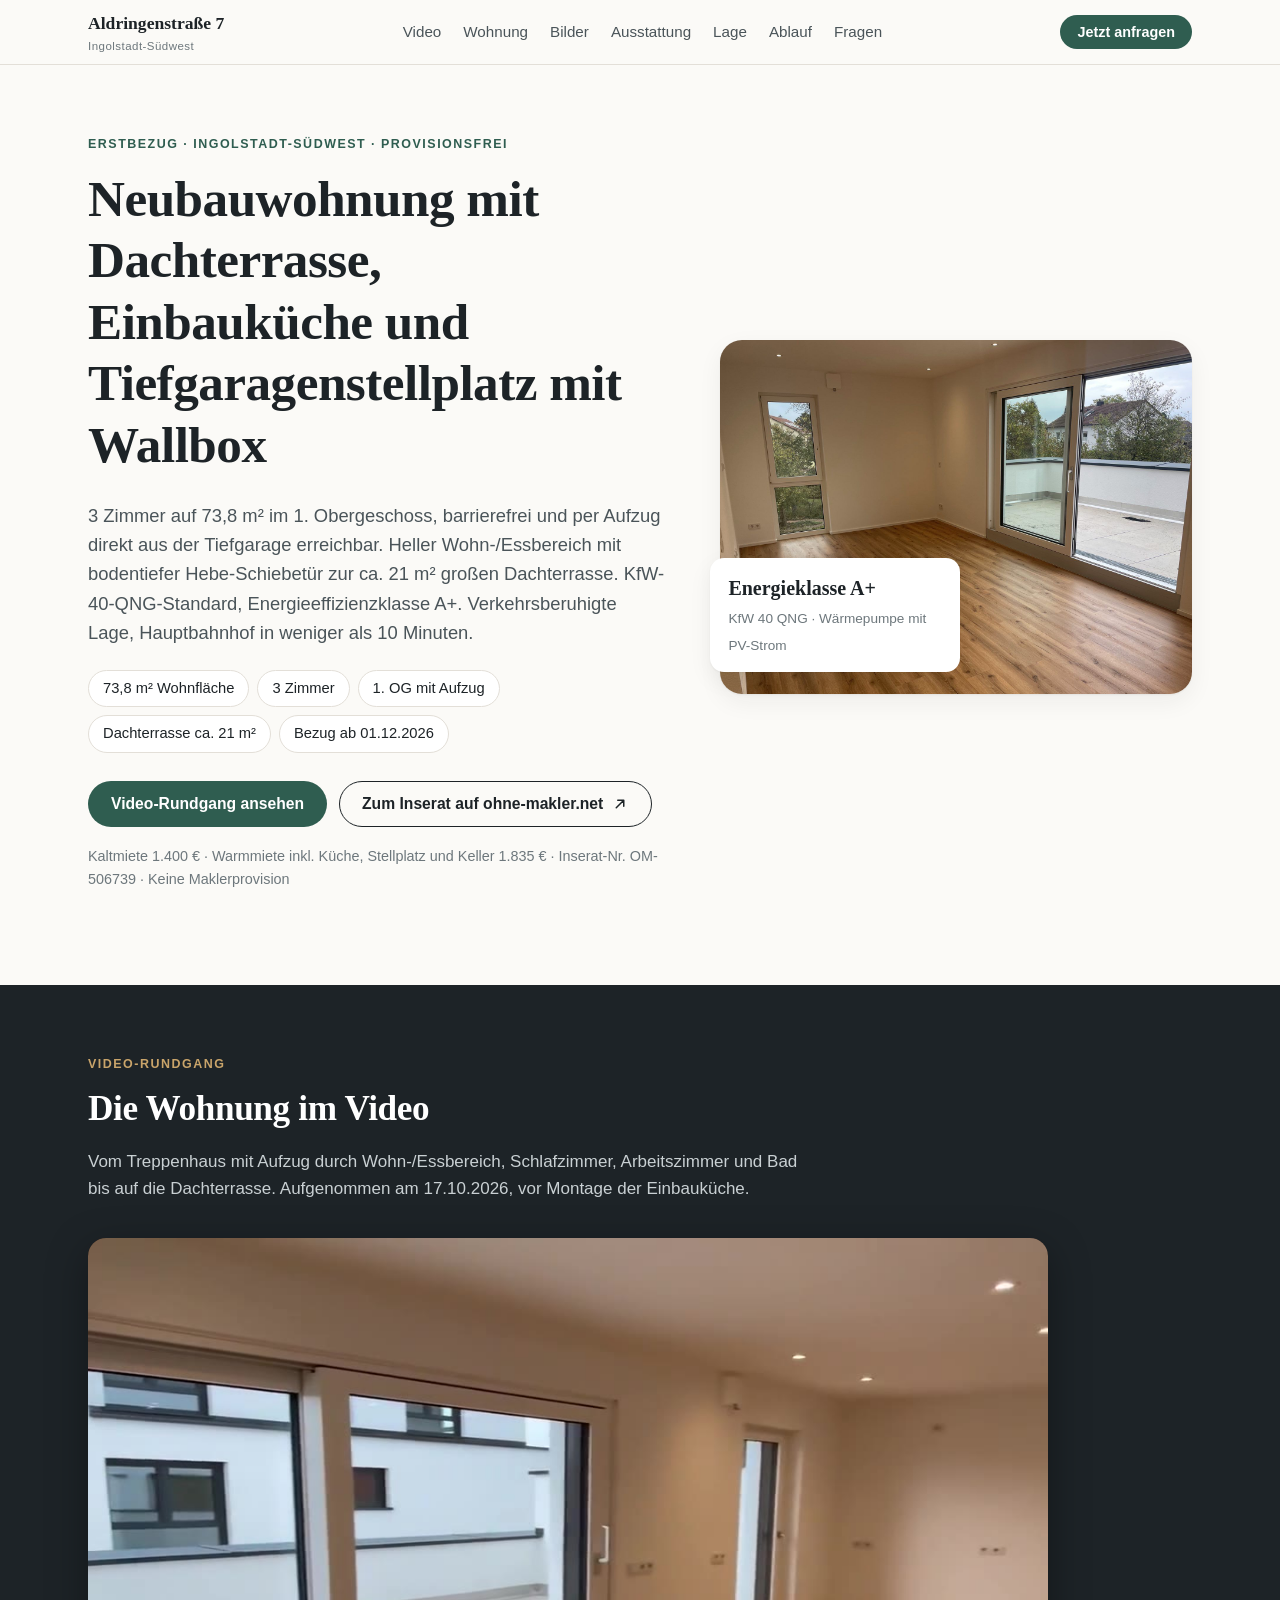
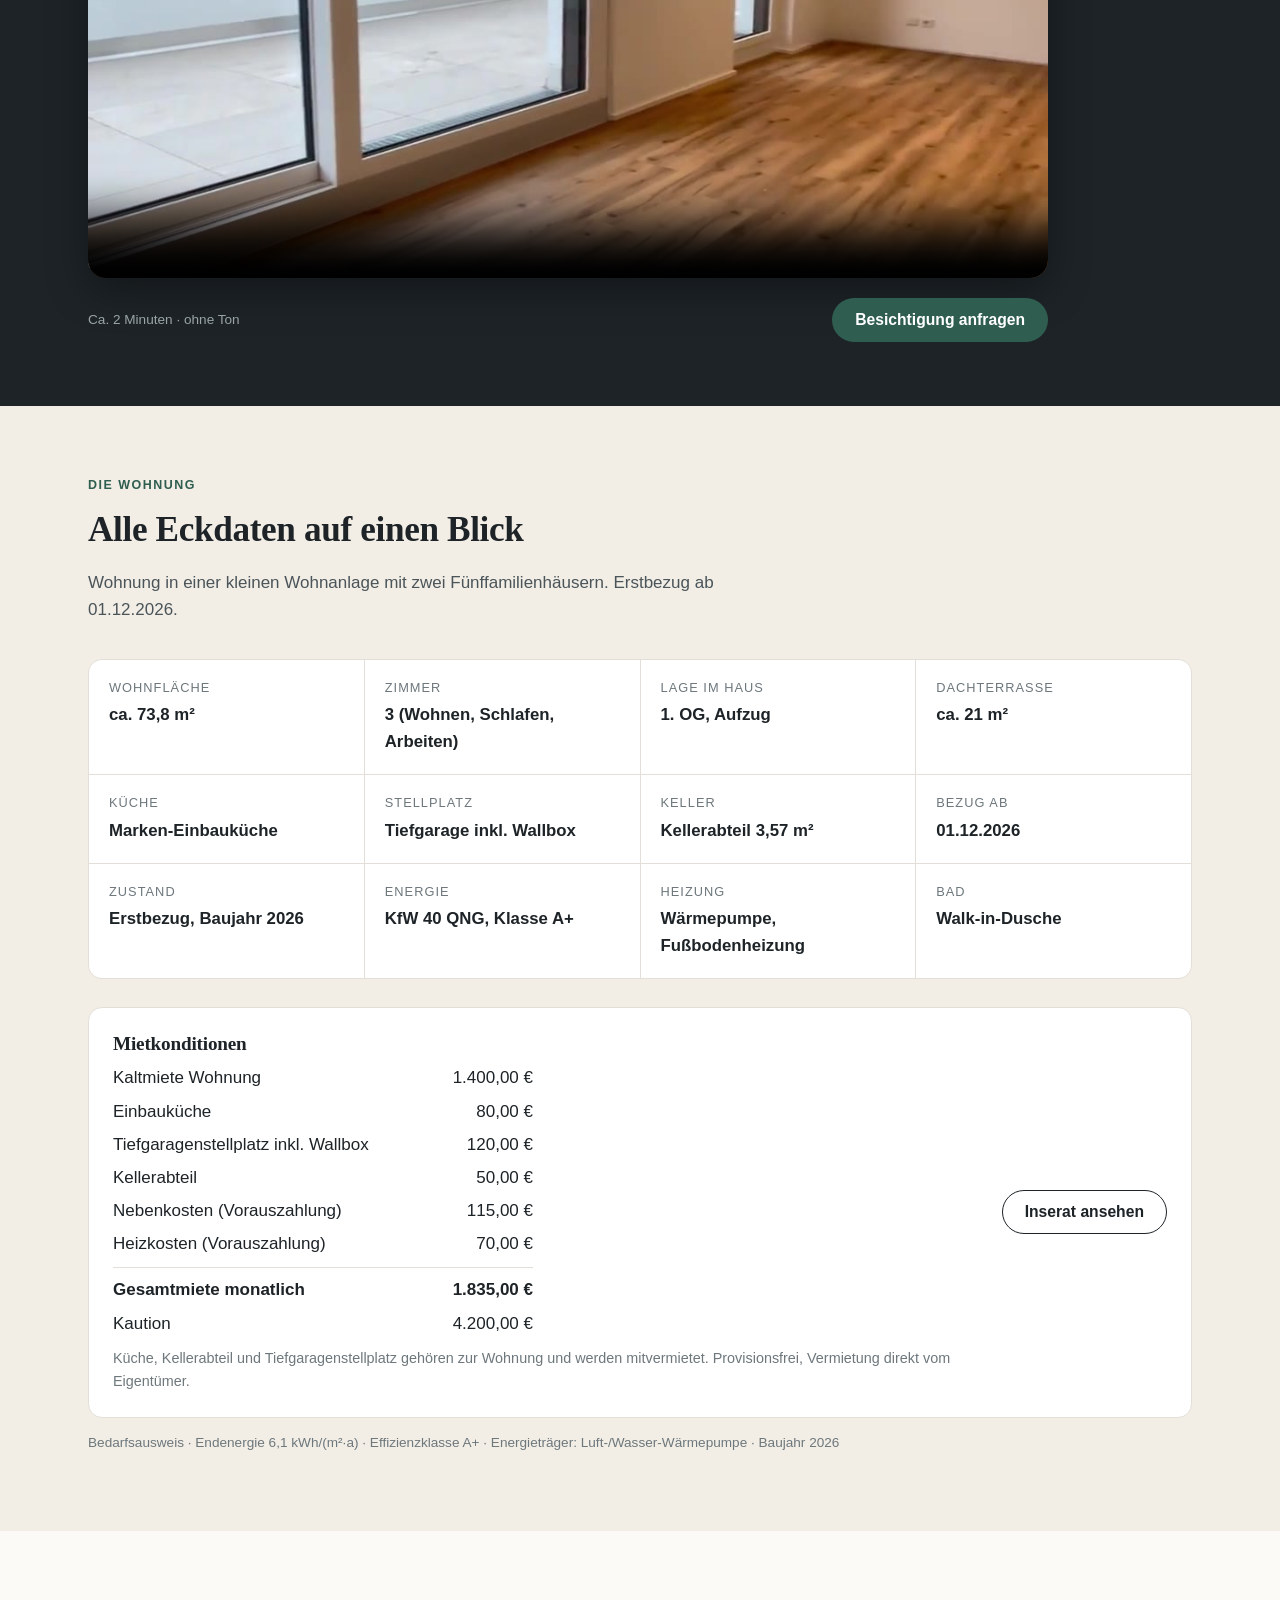
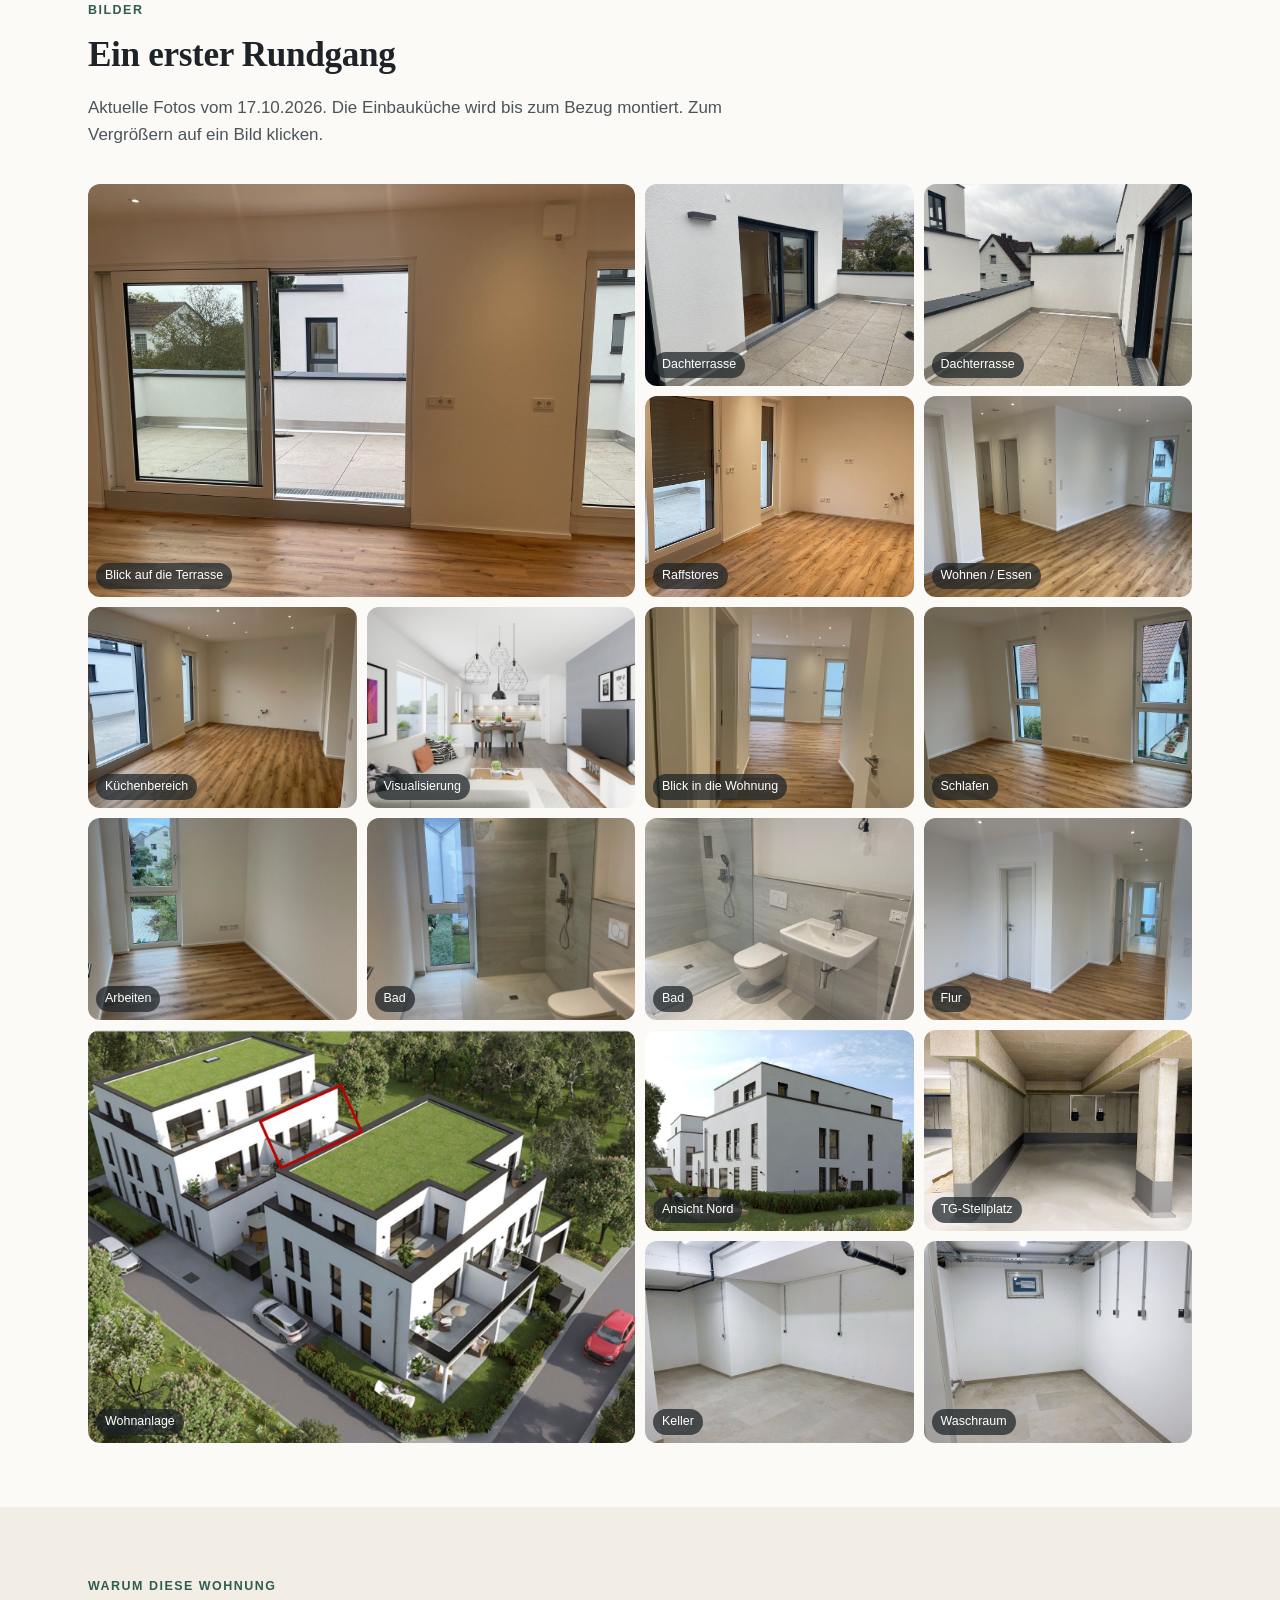
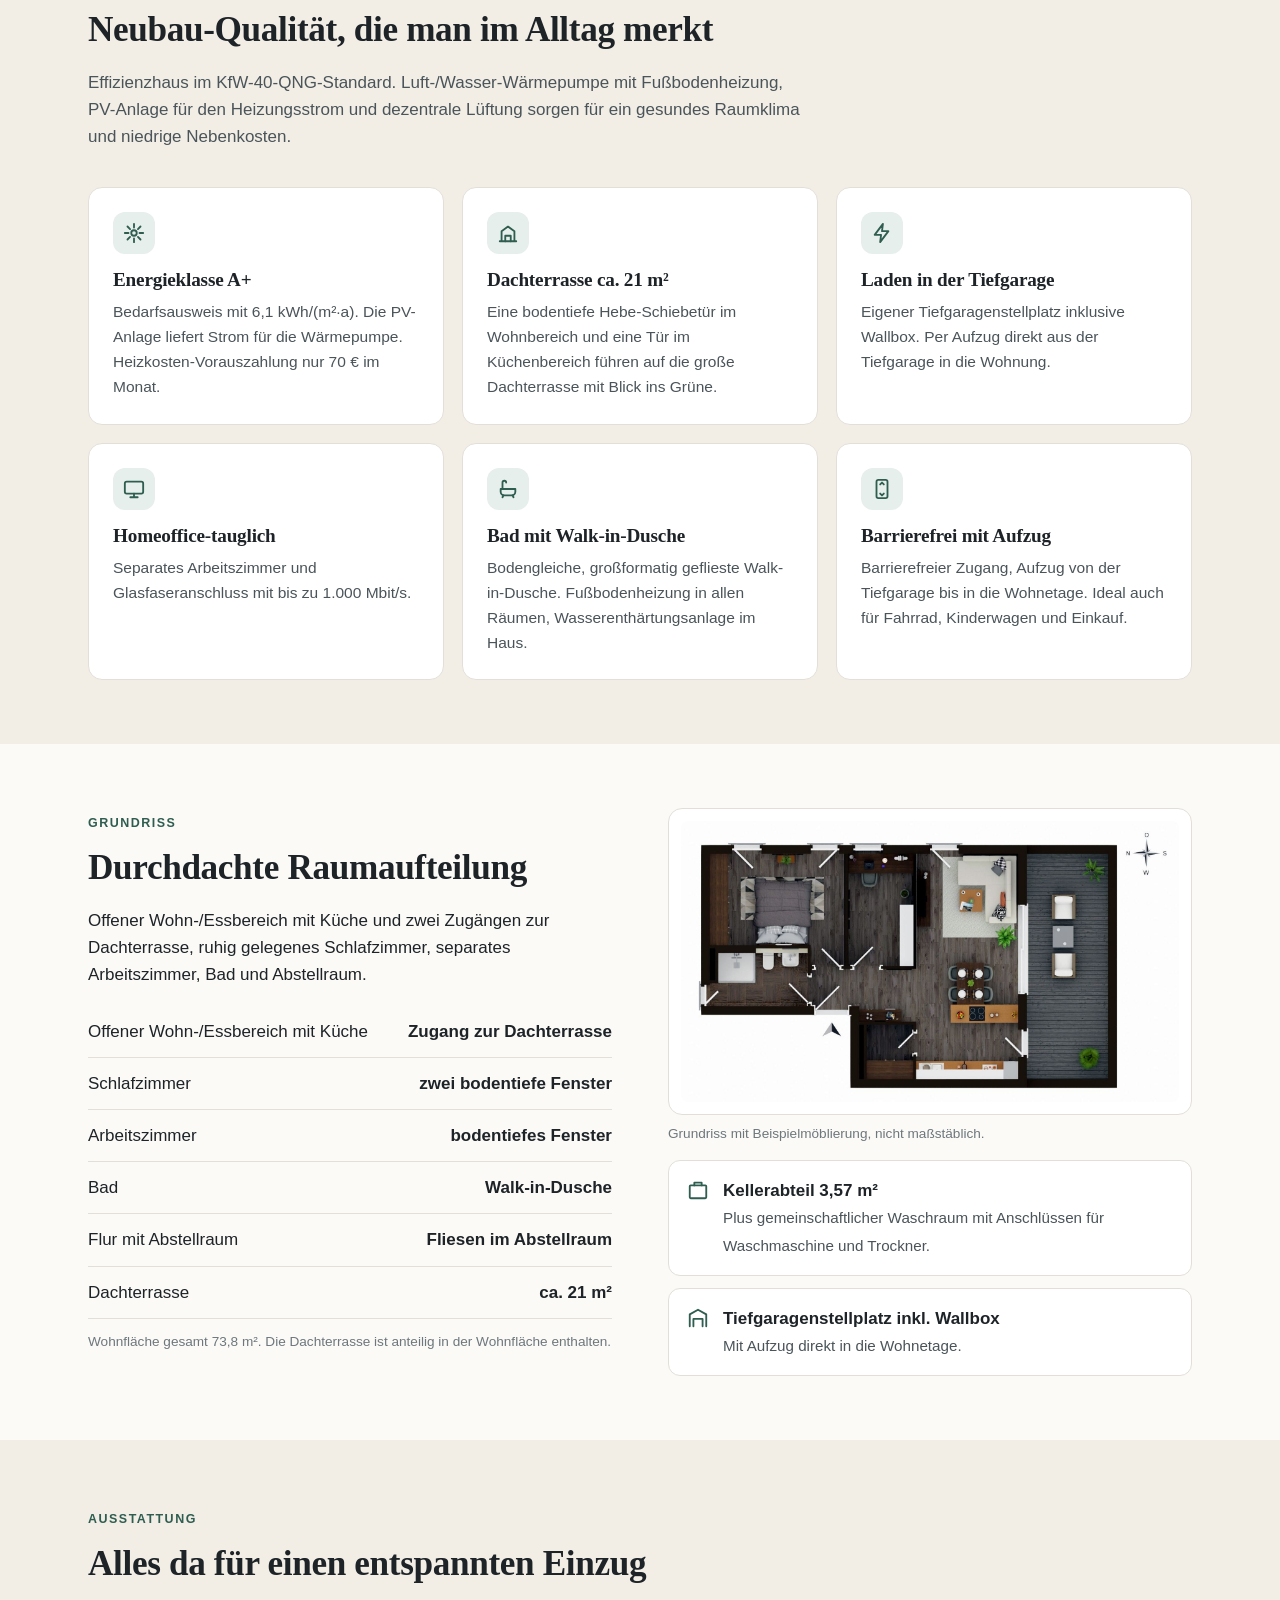
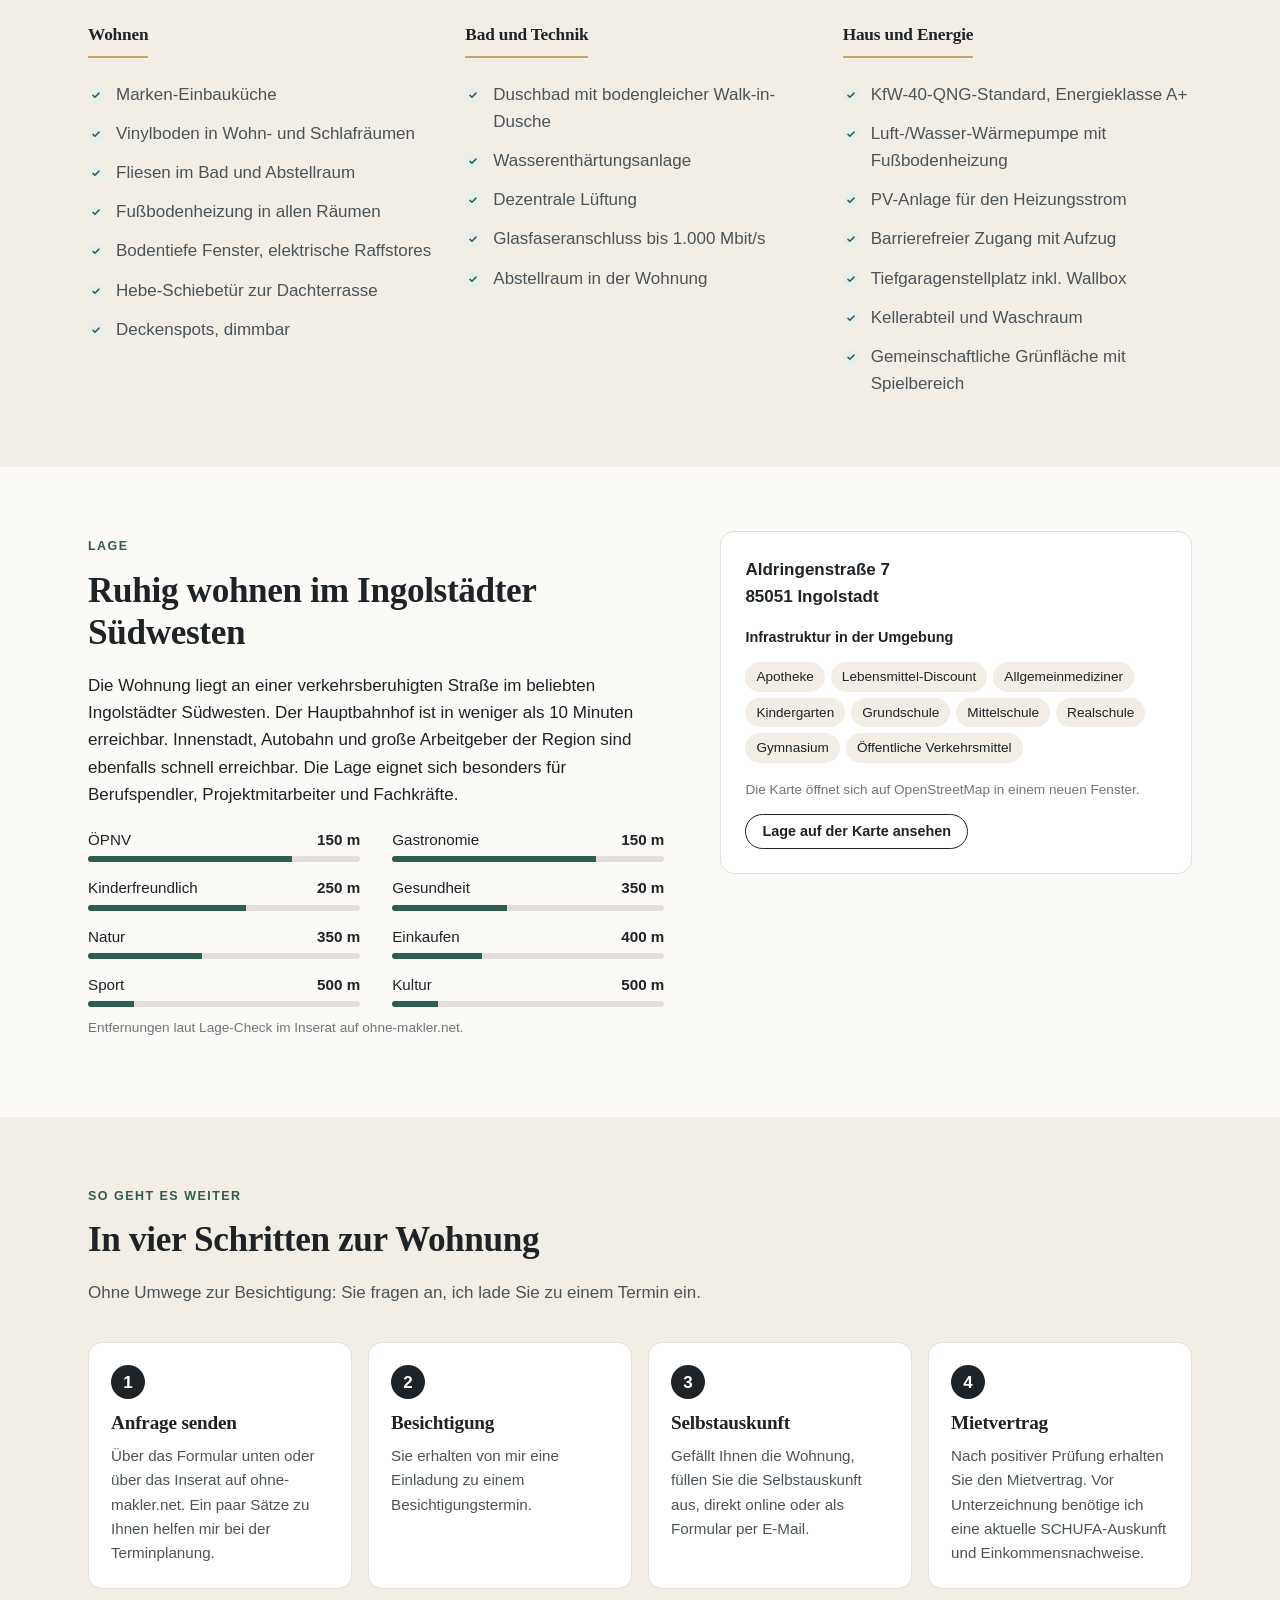
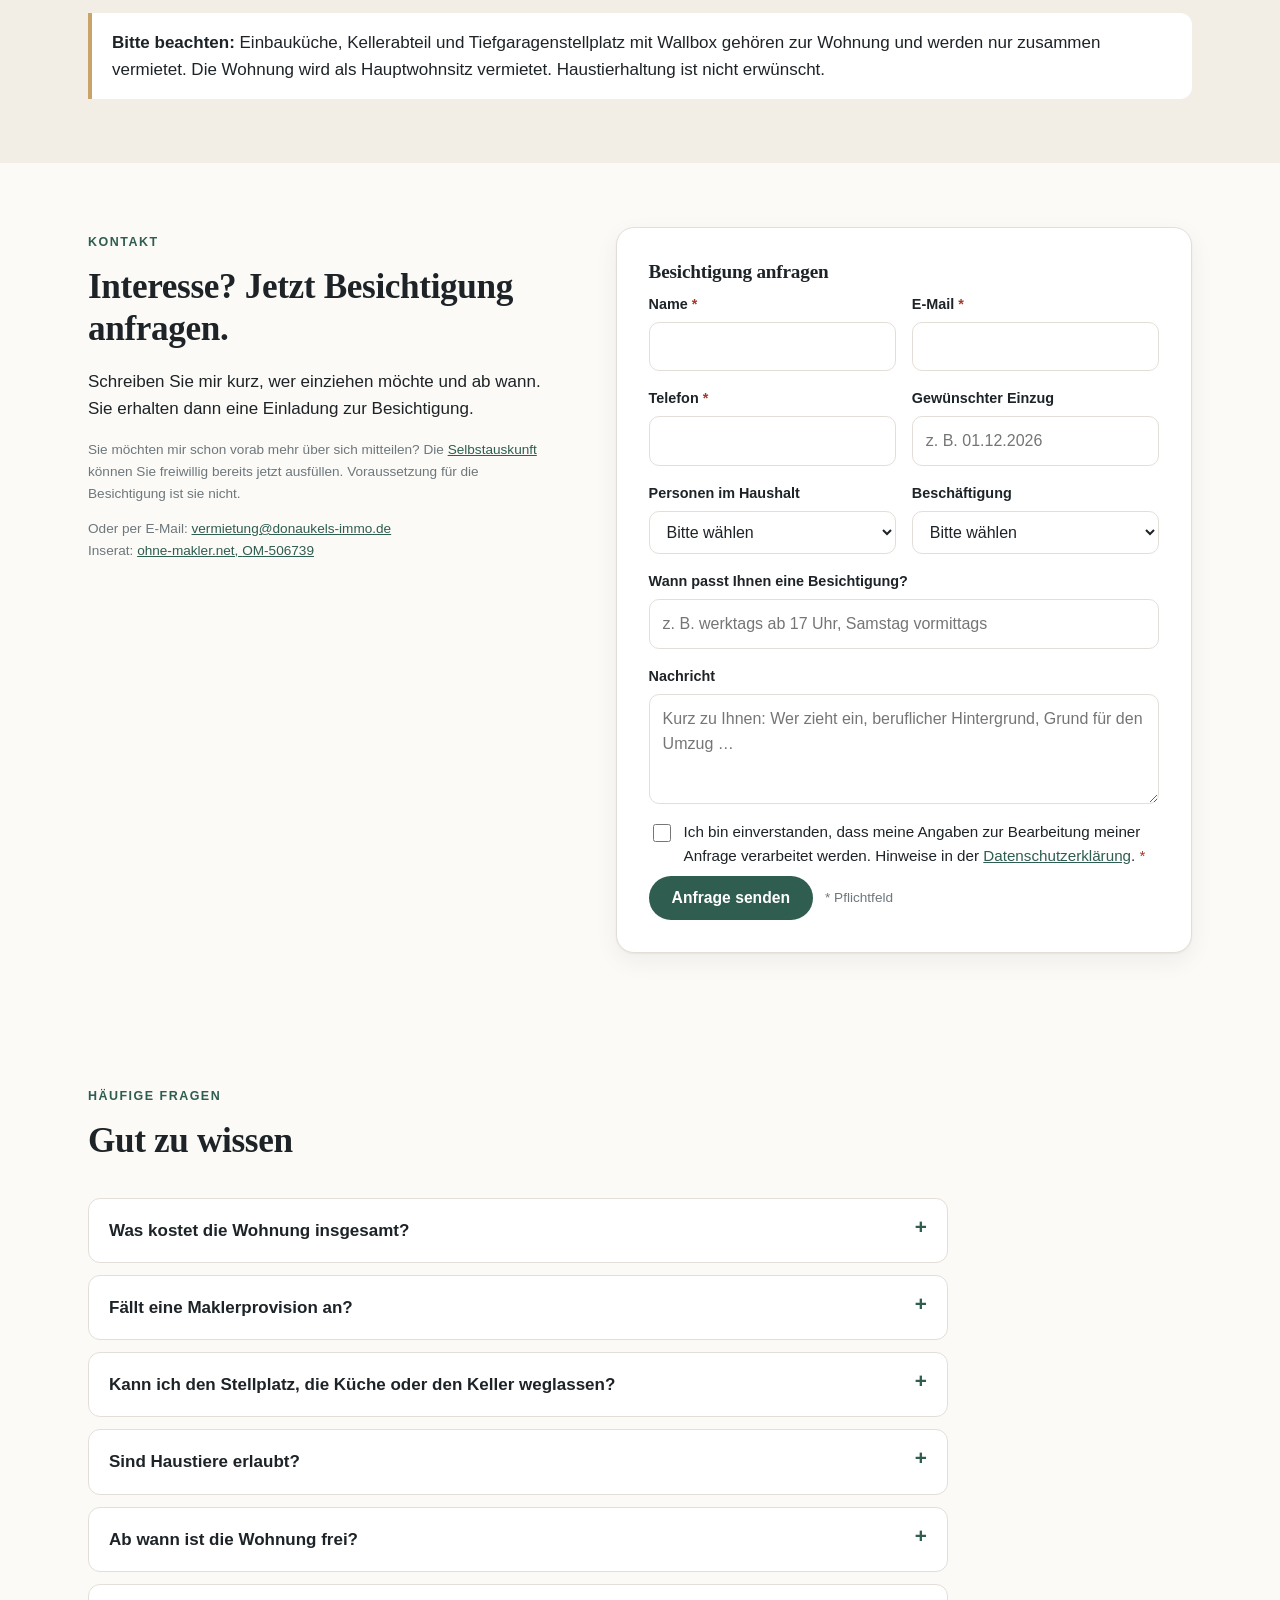
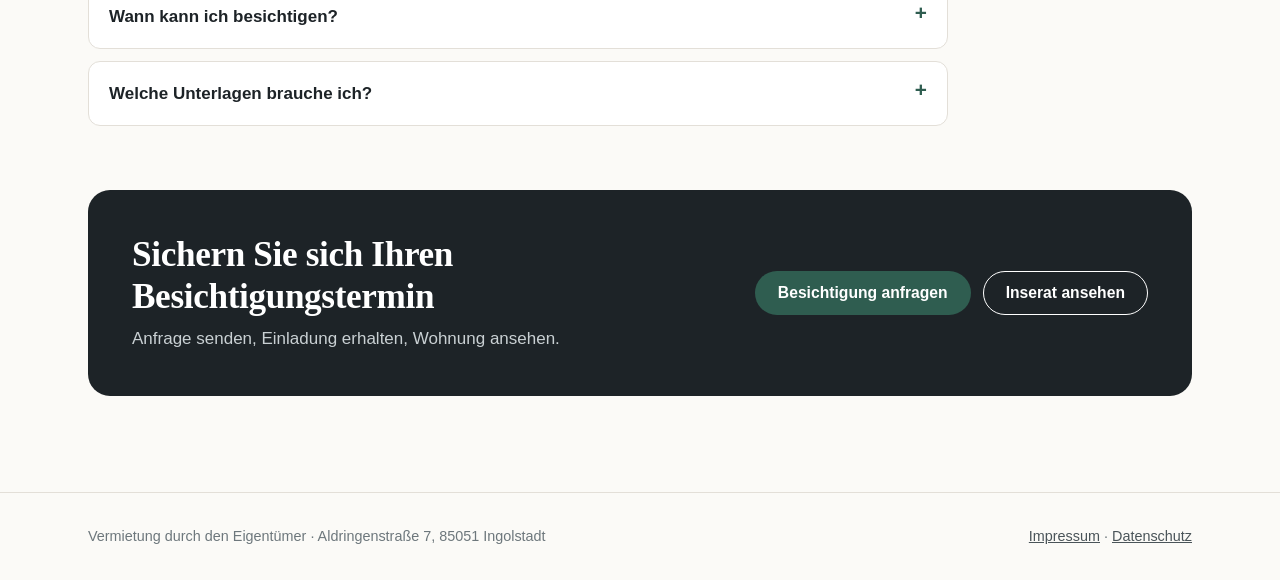
==== commit 4f02e052: "Einzug ab 01.12.2026 statt 01.11.2026 Co-Authored-By: Claude Opus 5.5 <noreply@anthropic.com> Claude" ====
--- a/index.html
+++ b/index.html
@@ -4,7 +4,7 @@
   <meta charset="utf-8">
   <meta name="viewport" content="width=device-width, initial-scale=1">
   <title>Neubauwohnung Aldringenstraße 7 – Ingolstadt</title>
-  <meta name="description" content="Erstbezug ab 01.11.2026: 3-Zimmer-Neubauwohnung, 73,8 m², 1. OG mit Aufzug, ca. 21 m² Dachterrasse, Einbauküche und Tiefgaragenstellplatz mit Wallbox in Ingolstadt-Südwest. KfW 40 QNG, Energieklasse A+. Provisionsfrei vom Eigentümer.">
+  <meta name="description" content="Erstbezug ab 01.12.2026: 3-Zimmer-Neubauwohnung, 73,8 m², 1. OG mit Aufzug, ca. 21 m² Dachterrasse, Einbauküche und Tiefgaragenstellplatz mit Wallbox in Ingolstadt-Südwest. KfW 40 QNG, Energieklasse A+. Provisionsfrei vom Eigentümer.">
   <meta property="og:title" content="Erstbezug: Neubau 3 Zi., 74 m², Ingolstadt Südwesten, Einbauküche, TG-Stellplatz mit Wallbox">
   <meta property="og:description" content="73,8 m², 3 Zimmer, ca. 21 m² Dachterrasse, 1. OG mit Aufzug, KfW 40 QNG. 1.400 € kalt, provisionsfrei direkt vom Eigentümer.">
   <meta property="og:type" content="website">
@@ -46,7 +46,7 @@
           <li>3 Zimmer</li>
           <li>1. OG mit Aufzug</li>
           <li>Dachterrasse ca. 21 m²</li>
-          <li>Bezug ab <span data-bezug>01.11.2026</span></li>
+          <li>Bezug ab <span data-bezug>01.12.2026</span></li>
         </ul>
         <div class="hero-actions">
           <a class="btn btn-primary" href="#video">Video-Rundgang ansehen</a>
@@ -96,7 +96,7 @@
       <div class="section-head">
         <span class="eyebrow">Die Wohnung</span>
         <h2>Alle Eckdaten auf einen Blick</h2>
-        <p>Wohnung in einer kleinen Wohnanlage mit zwei Fünffamilienhäusern. Erstbezug ab 01.11.2026.</p>
+        <p>Wohnung in einer kleinen Wohnanlage mit zwei Fünffamilienhäusern. Erstbezug ab 01.12.2026.</p>
       </div>
       <dl class="facts">
         <div class="fact"><dt>Wohnfläche</dt><dd>ca. 73,8 m²</dd></div>
@@ -106,7 +106,7 @@
         <div class="fact"><dt>Küche</dt><dd>Marken-Einbauküche</dd></div>
         <div class="fact"><dt>Stellplatz</dt><dd>Tiefgarage inkl. Wallbox</dd></div>
         <div class="fact"><dt>Keller</dt><dd>Kellerabteil 3,57 m²</dd></div>
-        <div class="fact"><dt>Bezug ab</dt><dd data-bezug>01.11.2026</dd></div>
+        <div class="fact"><dt>Bezug ab</dt><dd data-bezug>01.12.2026</dd></div>
         <div class="fact"><dt>Zustand</dt><dd>Erstbezug, Baujahr 2026</dd></div>
         <div class="fact"><dt>Energie</dt><dd>KfW 40 QNG, Klasse A+</dd></div>
         <div class="fact"><dt>Heizung</dt><dd>Wärmepumpe, Fußbodenheizung</dd></div>
@@ -354,7 +354,7 @@
           <div class="field"><label for="k-name">Name <span class="req">*</span></label><input id="k-name" name="Name" type="text" autocomplete="name" required></div>
           <div class="field"><label for="k-mail">E-Mail <span class="req">*</span></label><input id="k-mail" name="E-Mail" type="email" autocomplete="email" required></div>
           <div class="field"><label for="k-tel">Telefon <span class="req">*</span></label><input id="k-tel" name="Telefon" type="tel" autocomplete="tel" required></div>
-          <div class="field"><label for="k-einzug">Gewünschter Einzug</label><input id="k-einzug" name="Gewünschter Einzug" type="text" placeholder="z. B. 01.11.2026"></div>
+          <div class="field"><label for="k-einzug">Gewünschter Einzug</label><input id="k-einzug" name="Gewünschter Einzug" type="text" placeholder="z. B. 01.12.2026"></div>
           <div class="field"><label for="k-pers">Personen im Haushalt</label>
             <select id="k-pers" name="Personen im Haushalt">
               <option value="">Bitte wählen</option>
@@ -402,7 +402,7 @@
         <details><summary>Fällt eine Maklerprovision an?</summary><p>Nein. Die Wohnung wird direkt vom Eigentümer vermietet.</p></details>
         <details><summary>Kann ich den Stellplatz, die Küche oder den Keller weglassen?</summary><p>Nein. Einbauküche, Kellerabteil und Tiefgaragenstellplatz mit Wallbox gehören zur Wohnung und werden nur gemeinsam vermietet.</p></details>
         <details><summary>Sind Haustiere erlaubt?</summary><p>Eine Haustierhaltung ist nicht erwünscht.</p></details>
-        <details><summary>Ab wann ist die Wohnung frei?</summary><p>Die Übernahme ist ab dem <span data-bezug>01.11.2026</span> möglich. Ein späterer Einzug ist nach Absprache möglich.</p></details>
+        <details><summary>Ab wann ist die Wohnung frei?</summary><p>Die Übernahme ist ab dem <span data-bezug>01.12.2026</span> möglich. Ein späterer Einzug ist nach Absprache möglich.</p></details>
         <details><summary>Wann kann ich besichtigen?</summary><p>Nach Ihrer Anfrage erhalten Sie eine Einladung zu einem Besichtigungstermin. Eine Selbstauskunft ist dafür nicht erforderlich.</p></details>
         <details><summary>Welche Unterlagen brauche ich?</summary><p>Für die Besichtigung keine. Gefällt Ihnen die Wohnung, füllen Sie die Selbstauskunft aus. Kommt ein Mietvertrag zustande, benötige ich vor Unterzeichnung eine aktuelle SCHUFA-Auskunft (nicht älter als 4 Wochen) und die letzten drei Gehaltsabrechnungen (bei Selbstständigen letzter Steuerbescheid und aktuelle BWA), bei befristeter Beschäftigung oder Probezeit zusätzlich den Arbeitsvertrag.</p></details>
       </div>
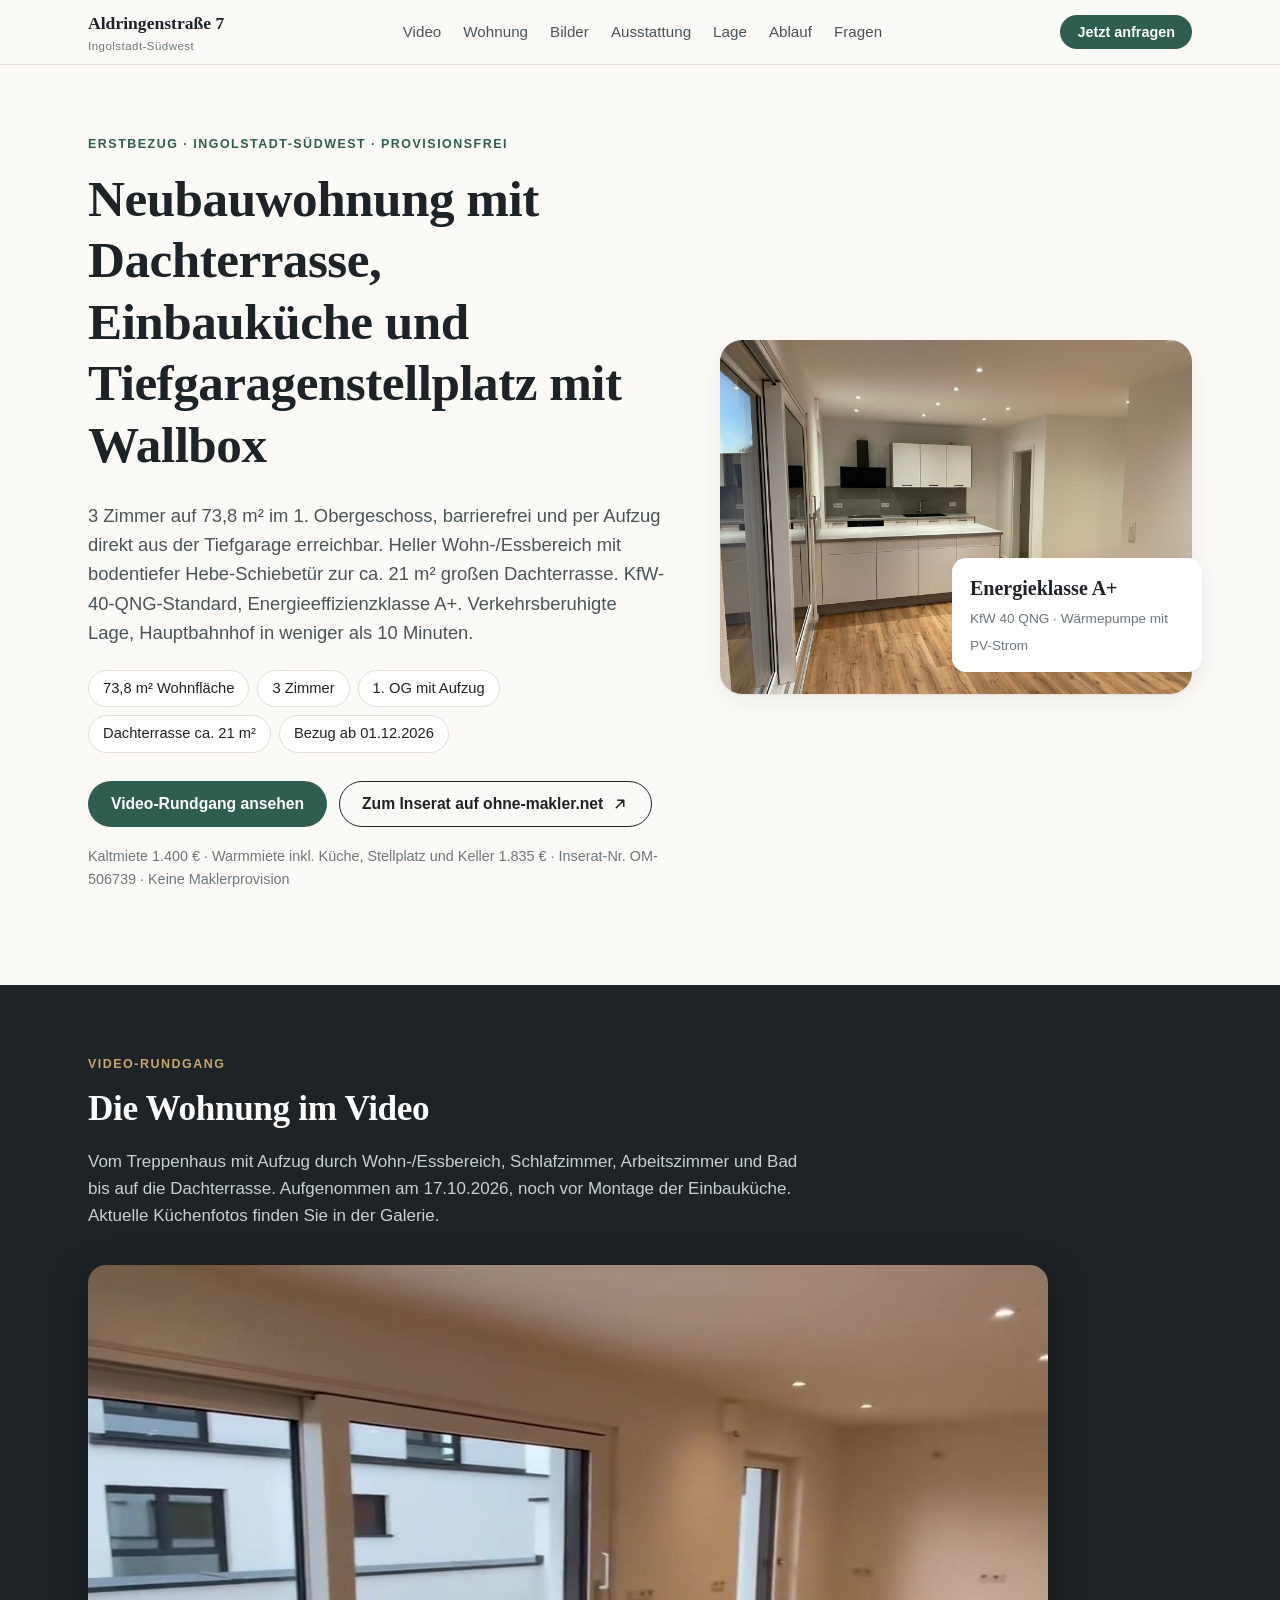
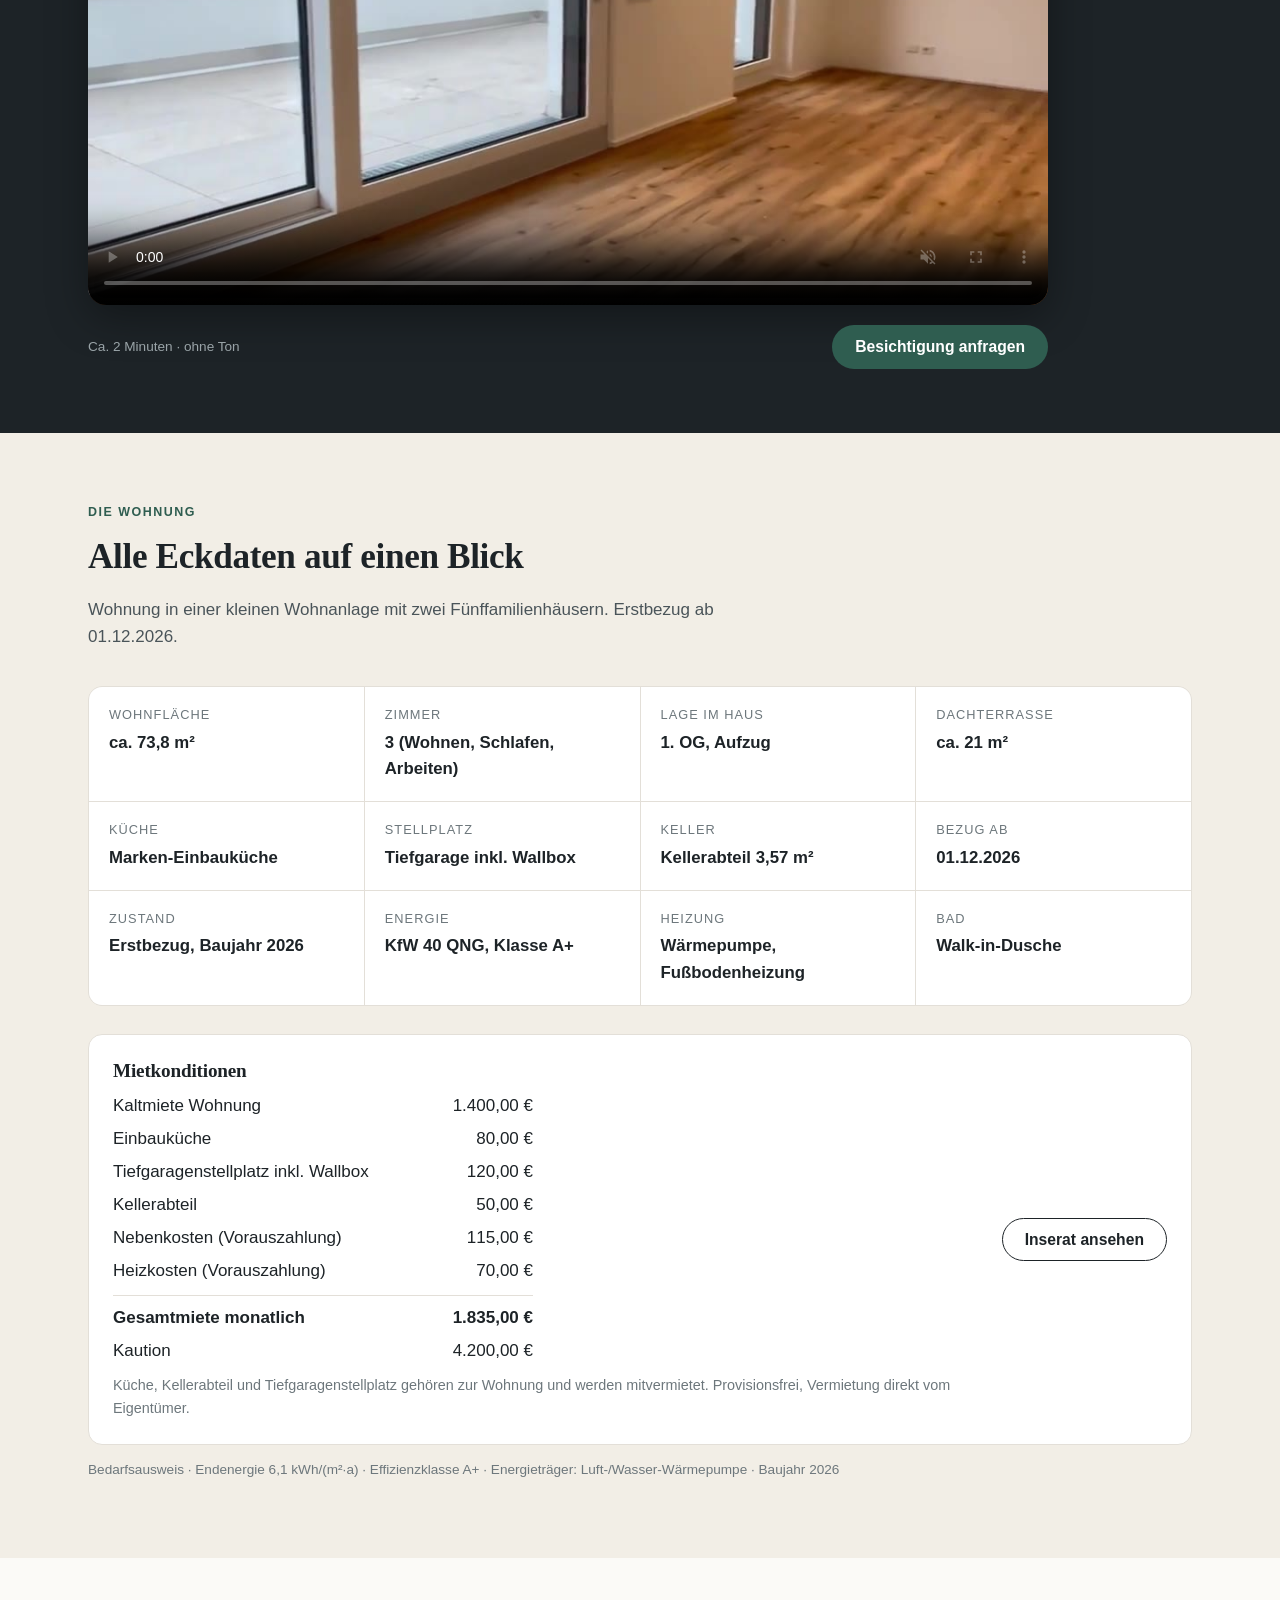
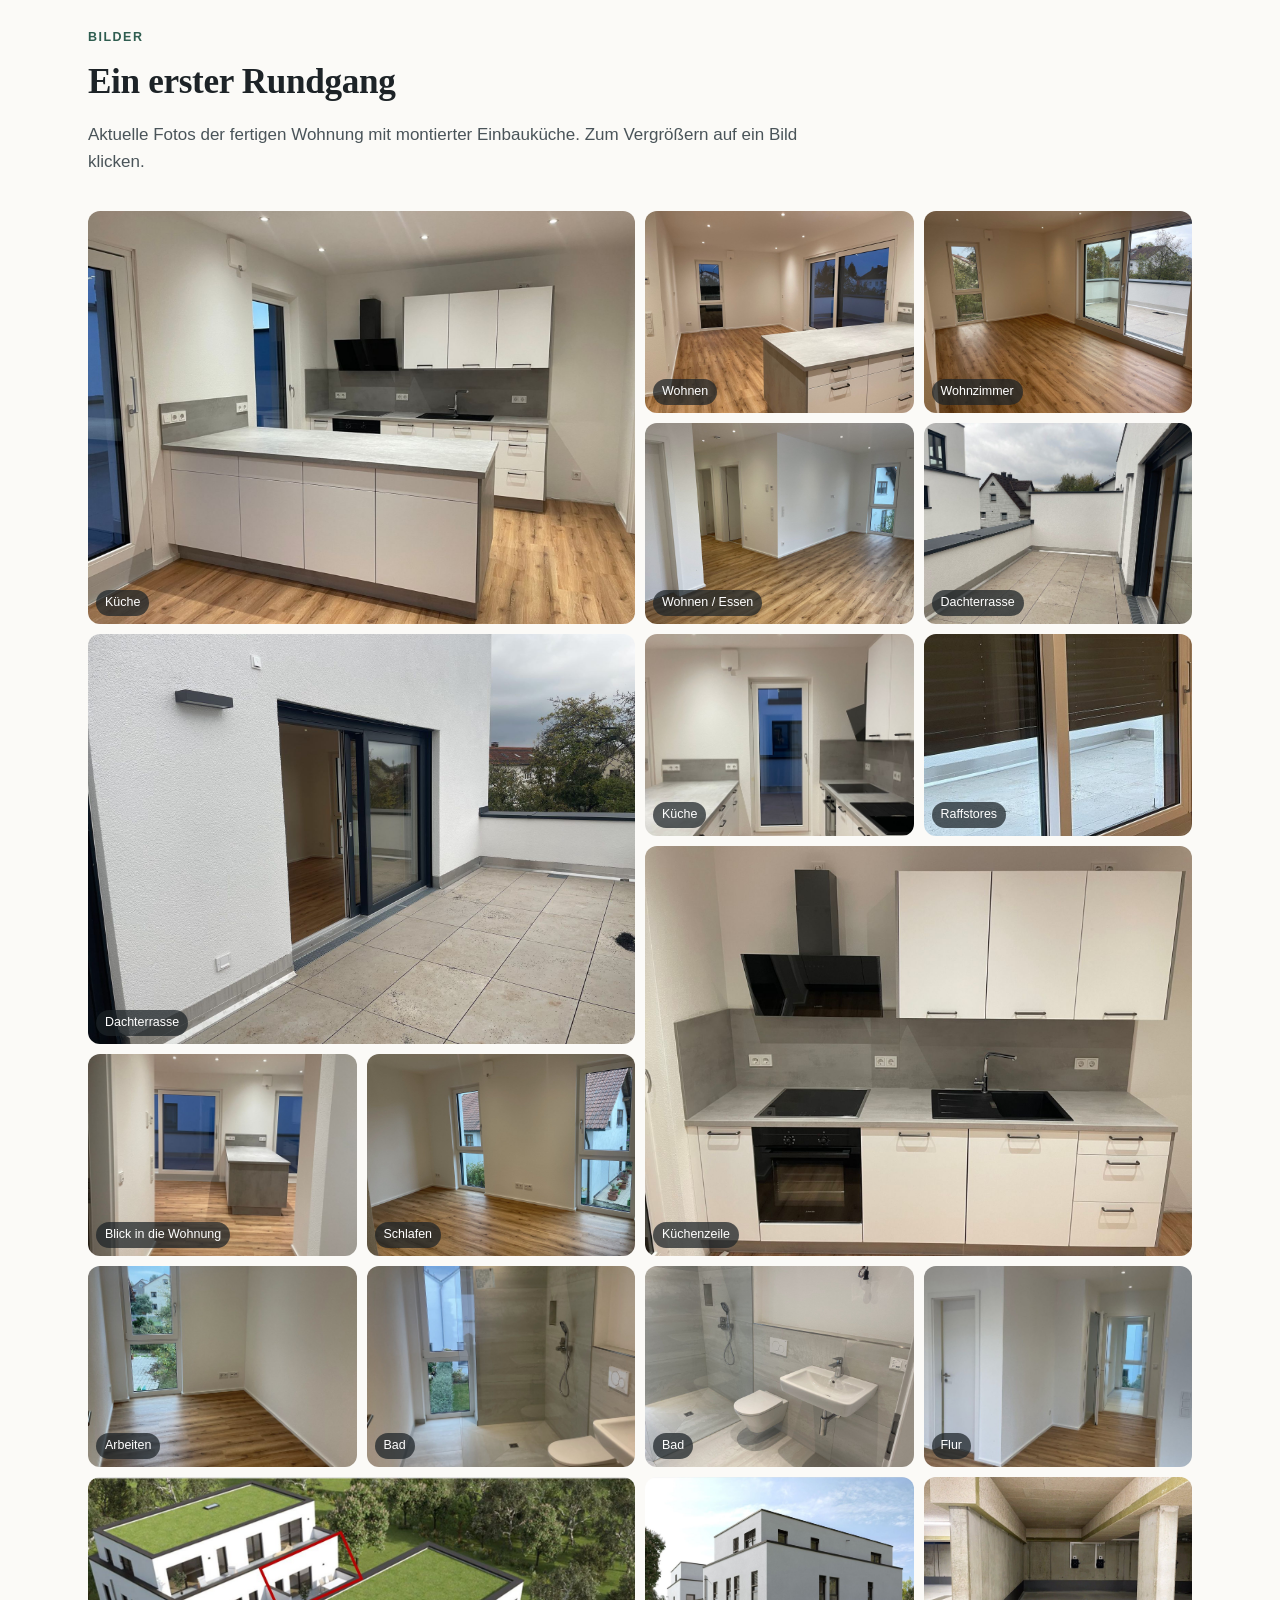
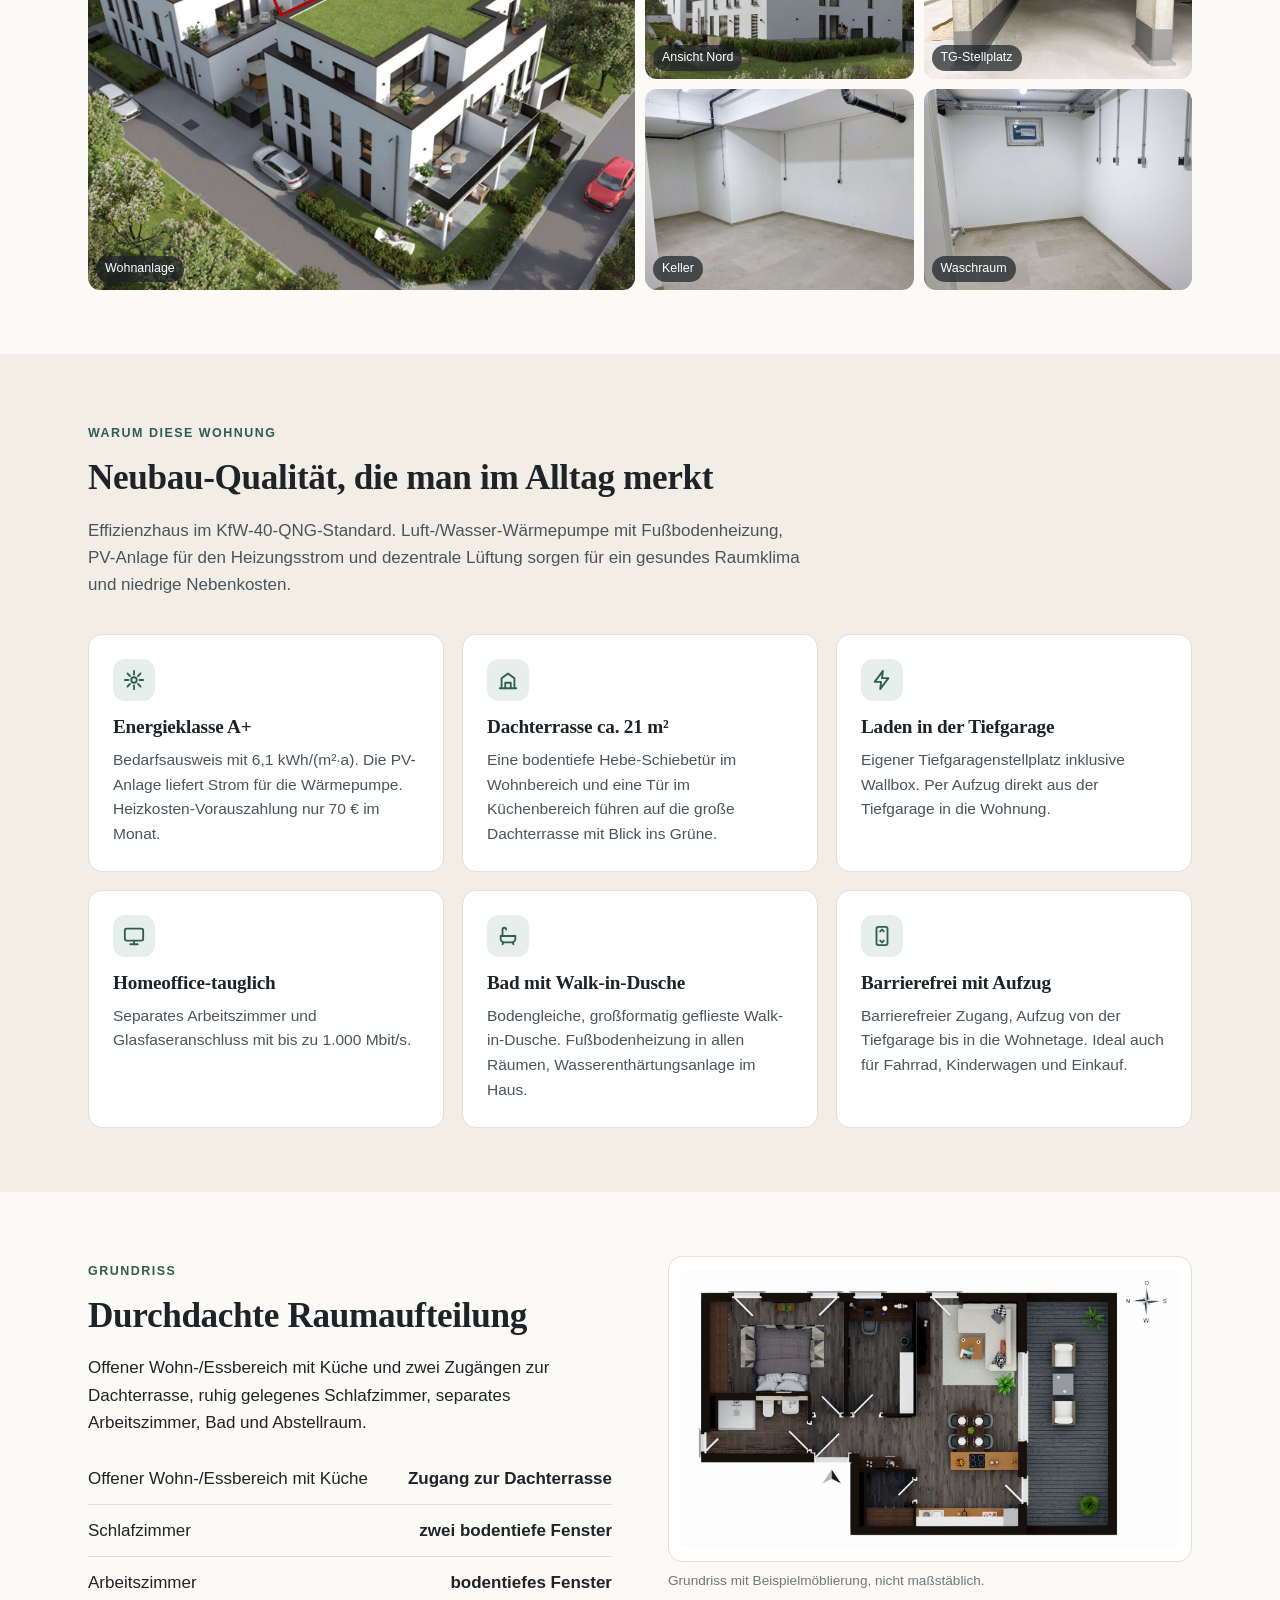
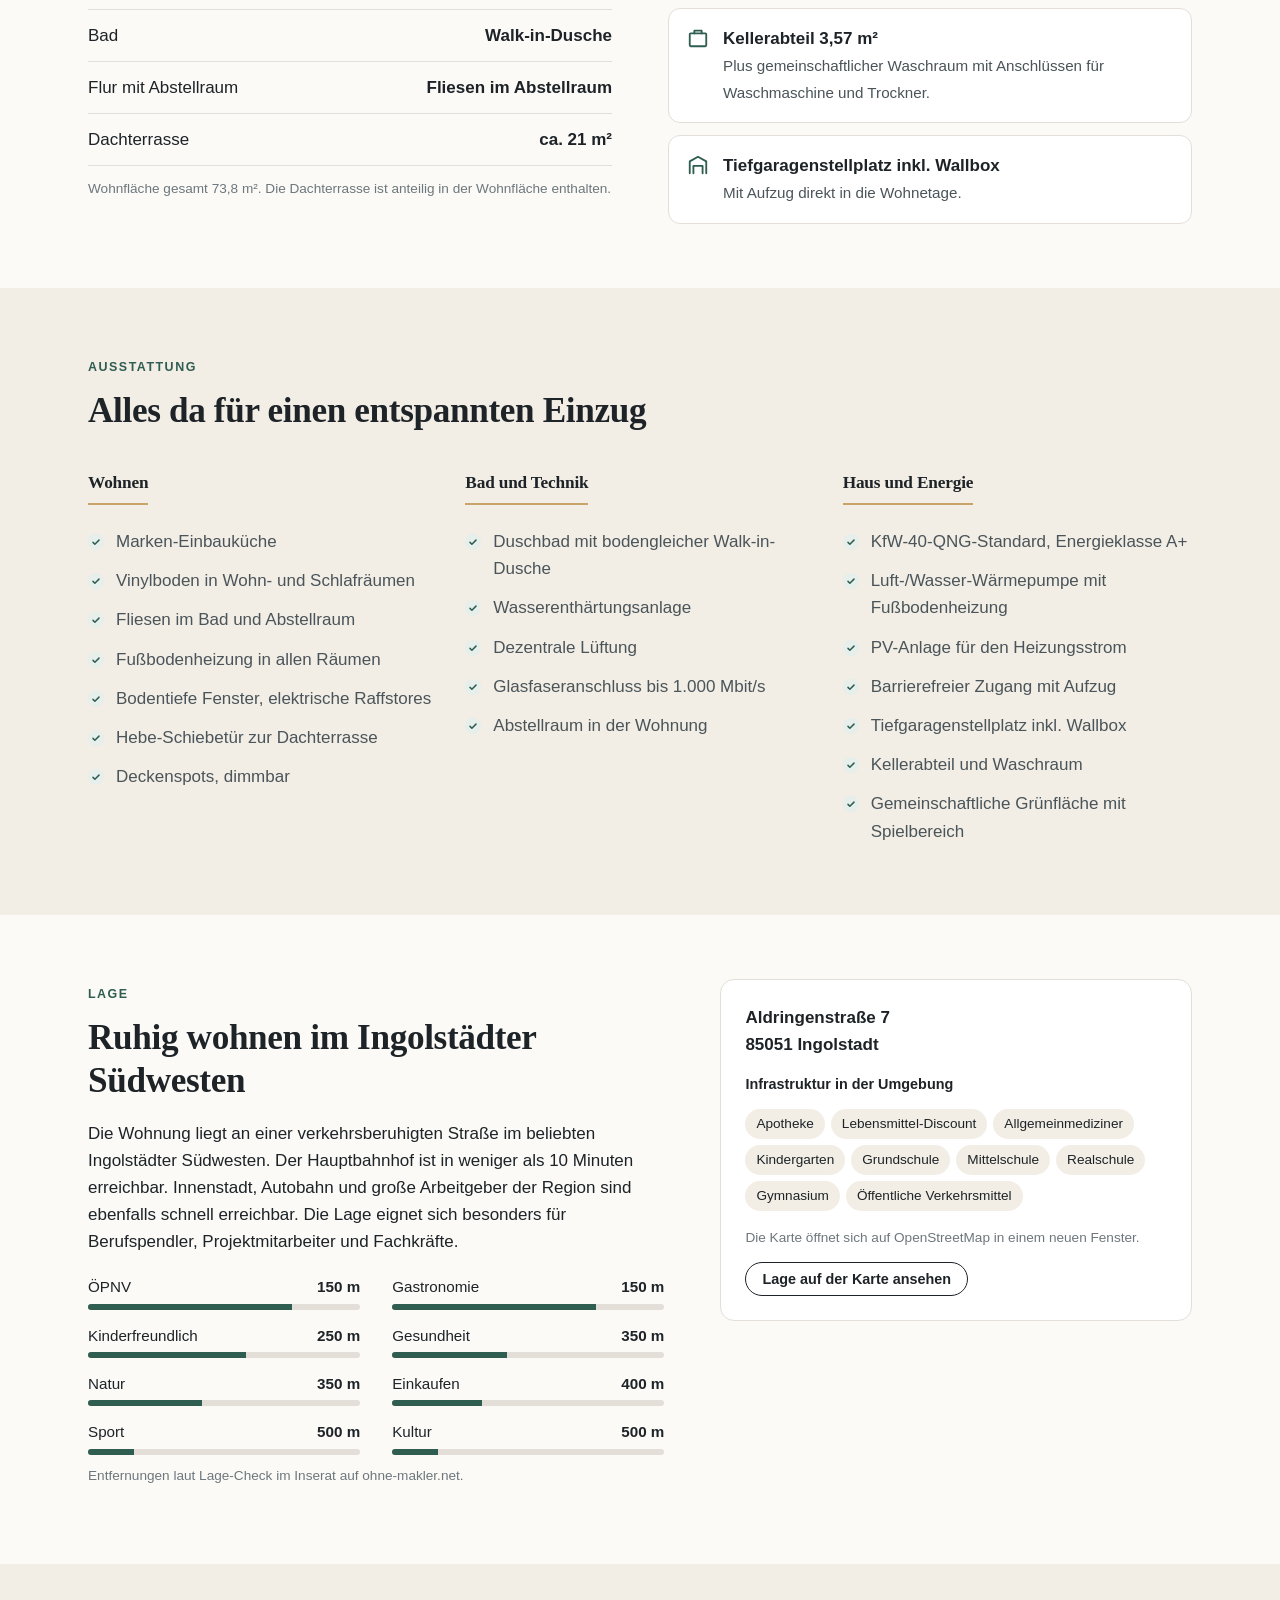
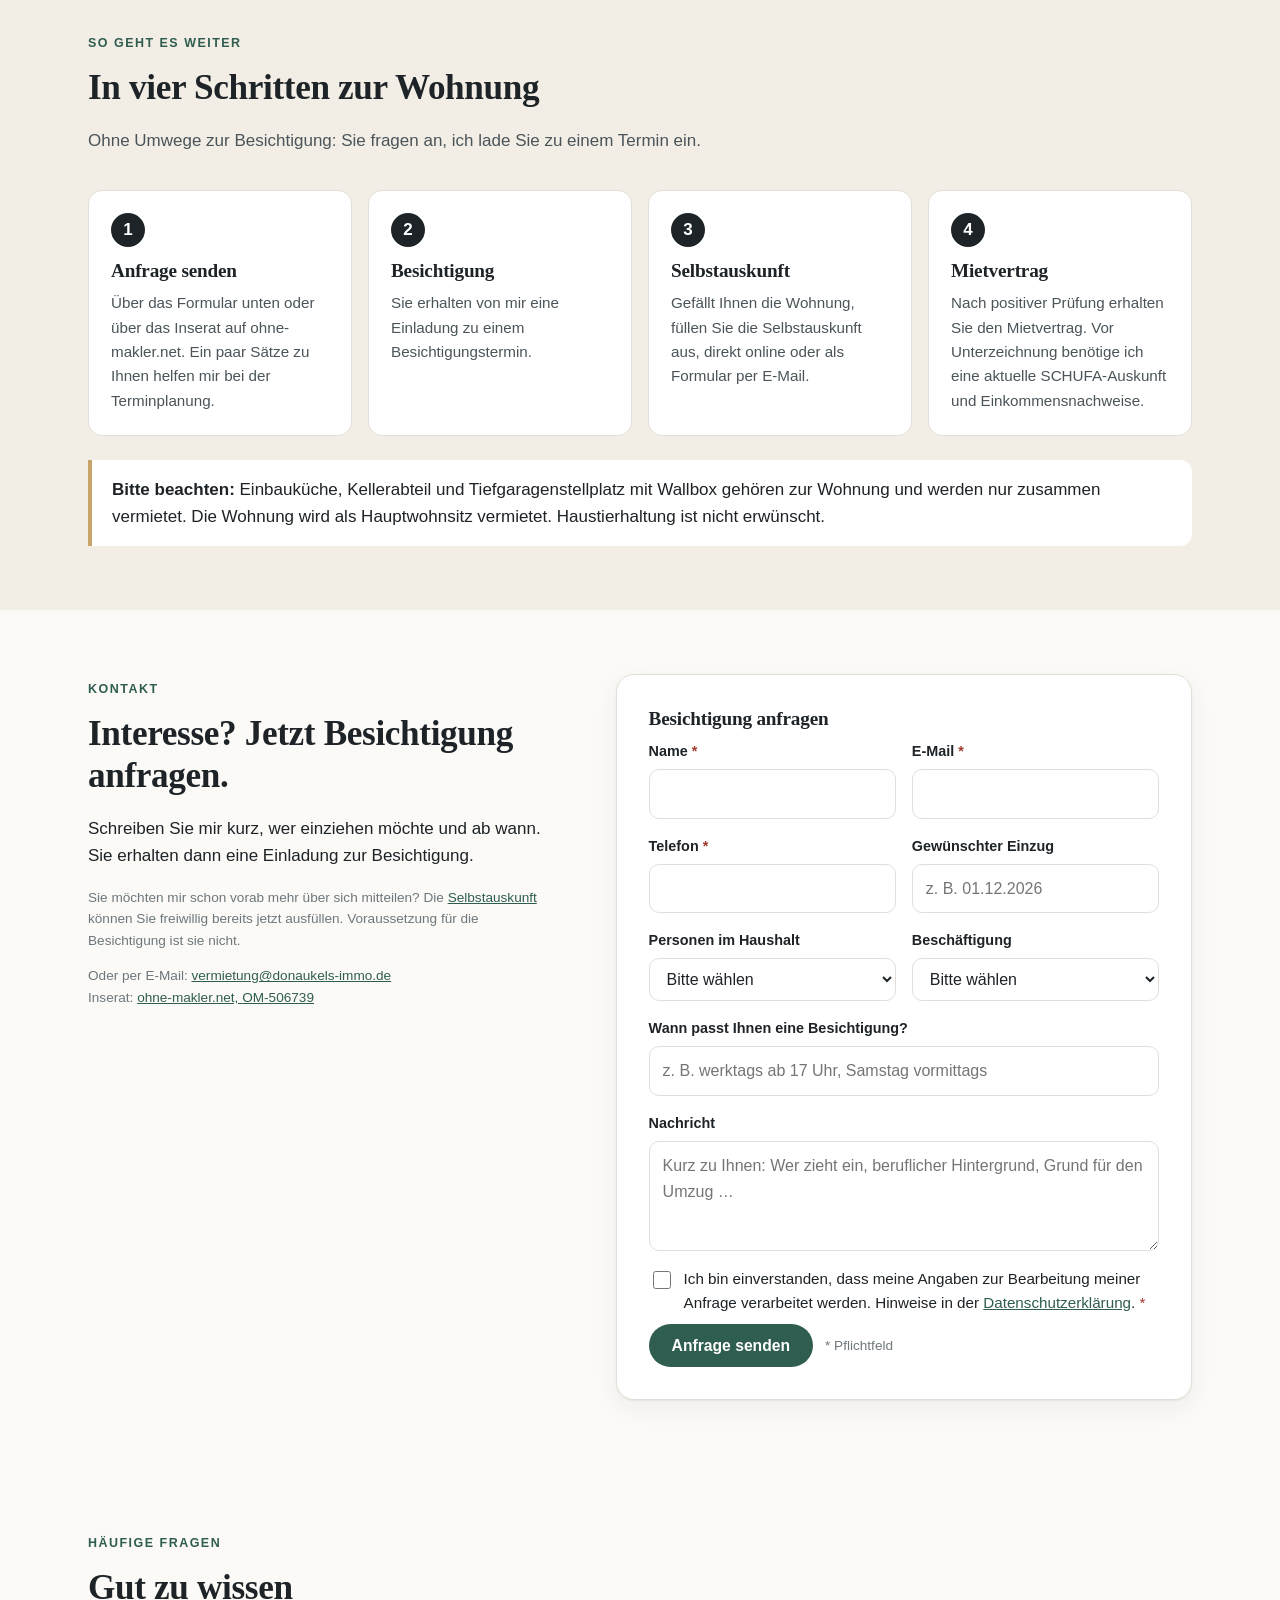
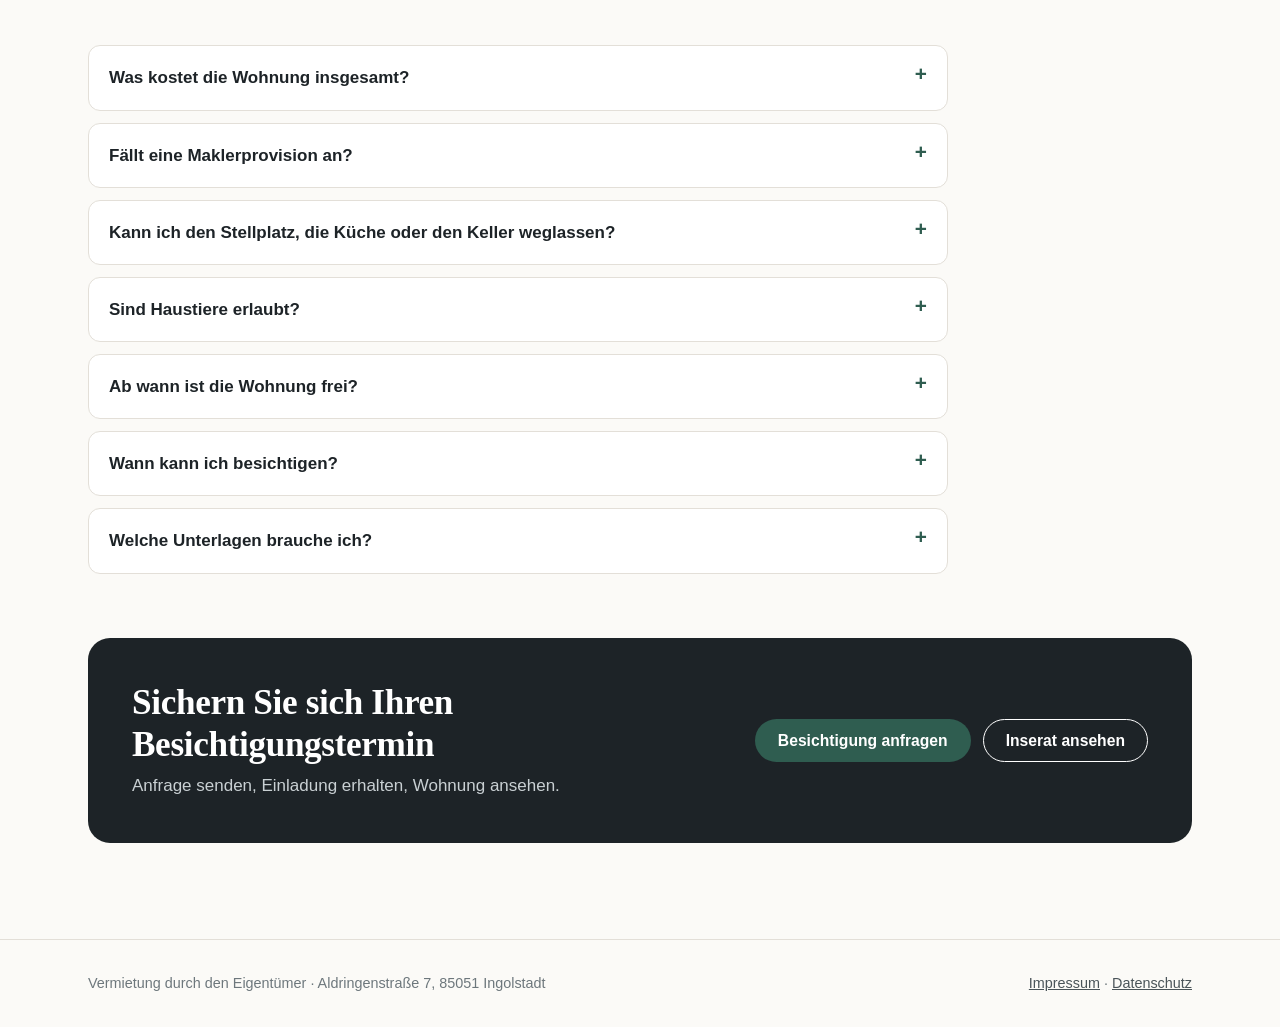
==== commit d338b79e: "Fotos mit montierter Einbauküche, neues Titelbild - Titelbild: Wohnküche gesamt (Küche, Wohnbereich," ====
--- a/index.html
+++ b/index.html
@@ -9,10 +9,10 @@
   <meta property="og:description" content="73,8 m², 3 Zimmer, ca. 21 m² Dachterrasse, 1. OG mit Aufzug, KfW 40 QNG. 1.400 € kalt, provisionsfrei direkt vom Eigentümer.">
   <meta property="og:type" content="website">
   <meta property="og:video" content="video/rundgang.mp4">
-  <meta property="og:image" content="images/wohnzimmer.jpg">
+  <meta property="og:image" content="images/wohnkueche-gesamt.jpg">
   <meta name="theme-color" content="#2f5d50">
   <link rel="icon" href="images/favicon.svg" type="image/svg+xml">
-  <link rel="stylesheet" href="assets/styles.css?v=4">
+  <link rel="stylesheet" href="assets/styles.css?v=5">
 </head>
 <body>
 
@@ -58,7 +58,7 @@
         <p class="hero-note">Kaltmiete 1.400 € · Warmmiete inkl. Küche, Stellplatz und Keller <span data-warmmiete>1.835 €</span> · Inserat-Nr. <span data-inserat-id>OM-506739</span> · Keine Maklerprovision</p>
       </div>
       <div class="hero-media">
-        <img src="images/wohnzimmer.jpg" width="1600" height="1200" alt="Heller Wohnbereich mit Hebe-Schiebetür zur Dachterrasse">
+        <img src="images/wohnkueche-gesamt.jpg" width="1600" height="1200" alt="Offene Wohnküche mit Einbauküche, Wohnbereich und Hebe-Schiebetür zur Dachterrasse">
         <div class="hero-badge">
           <strong>Energieklasse A+</strong>
           <span>KfW 40 QNG · Wärmepumpe mit PV-Strom</span>
@@ -73,7 +73,7 @@
       <div class="section-head">
         <span class="eyebrow">Video-Rundgang</span>
         <h2>Die Wohnung im Video</h2>
-        <p>Vom Treppenhaus mit Aufzug durch Wohn-/Essbereich, Schlafzimmer, Arbeitszimmer und Bad bis auf die Dachterrasse. Aufgenommen am 17.10.2026, vor Montage der Einbauküche.</p>
+        <p>Vom Treppenhaus mit Aufzug durch Wohn-/Essbereich, Schlafzimmer, Arbeitszimmer und Bad bis auf die Dachterrasse. Aufgenommen am 17.10.2026, noch vor Montage der Einbauküche. Aktuelle Küchenfotos finden Sie in der Galerie.</p>
       </div>
       <div class="video-frame">
         <video controls playsinline muted preload="metadata" poster="video/rundgang-poster.jpg" width="1080" height="720">
@@ -133,23 +133,25 @@
       <div class="section-head">
         <span class="eyebrow">Bilder</span>
         <h2>Ein erster Rundgang</h2>
-        <p>Aktuelle Fotos vom 17.10.2026. Die Einbauküche wird bis zum Bezug montiert. Zum Vergrößern auf ein Bild klicken.</p>
+        <p>Aktuelle Fotos der fertigen Wohnung mit montierter Einbauküche. Zum Vergrößern auf ein Bild klicken.</p>
       </div>
       <div class="gallery">
-        <a class="wide" href="images/blick-terrasse.jpg" data-caption="Blick vom Wohnbereich auf die Dachterrasse"><img src="images/blick-terrasse.jpg" alt="Wohnbereich mit Hebe-Schiebetür und Blick auf die Dachterrasse" loading="lazy"><span>Blick auf die Terrasse</span></a>
-        <a href="images/dachterrasse-1.jpg" data-caption="Dachterrasse, ca. 21 m²"><img src="images/dachterrasse-1.jpg" alt="Dachterrasse mit Zugang über die Hebe-Schiebetür" loading="lazy"><span>Dachterrasse</span></a>
+        <a class="wide" href="images/kueche.jpg" data-caption="Küche mit Kochinsel, Hochschränken und Zugang zur Dachterrasse"><img src="images/kueche.jpg" alt="Einbauküche mit Kochinsel und Hochschränken" loading="lazy"><span>Küche</span></a>
+        <a href="images/wohnbereich-insel.jpg" data-caption="Wohnbereich mit Kücheninsel und Hebe-Schiebetür zur Dachterrasse"><img src="images/wohnbereich-insel.jpg" alt="Wohnbereich mit Kücheninsel und Hebe-Schiebetür" loading="lazy"><span>Wohnen</span></a>
+        <a href="images/wohnzimmer.jpg" data-caption="Wohnbereich bei Tageslicht mit Blick auf die Dachterrasse"><img src="images/wohnzimmer.jpg" alt="Heller Wohnbereich mit Hebe-Schiebetür zur Dachterrasse" loading="lazy"><span>Wohnzimmer</span></a>
+        <a href="images/wohnkueche.jpg" data-caption="Wohn-/Essbereich"><img src="images/wohnkueche.jpg" alt="Offener Wohn-/Essbereich mit Vinylboden" loading="lazy"><span>Wohnen / Essen</span></a>
+        <a class="wide" href="images/dachterrasse-1.jpg" data-caption="Dachterrasse, ca. 21 m²"><img src="images/dachterrasse-1.jpg" alt="Dachterrasse mit Zugang über die Hebe-Schiebetür" loading="lazy"><span>Dachterrasse</span></a>
         <a href="images/dachterrasse-2.jpg" data-caption="Dachterrasse mit Blick ins Grüne"><img src="images/dachterrasse-2.jpg" alt="Dachterrasse mit Brüstung und Blick in die Nachbarschaft" loading="lazy"><span>Dachterrasse</span></a>
-        <a href="images/raffstore.jpg" data-caption="Elektrische Raffstores an der Hebe-Schiebetür"><img src="images/raffstore.jpg" alt="Hebe-Schiebetür mit elektrischem Raffstore" loading="lazy"><span>Raffstores</span></a>
-        <a href="images/wohnkueche.jpg" data-caption="Wohn-/Essbereich mit Küchenbereich"><img src="images/wohnkueche.jpg" alt="Offener Wohn-/Essbereich mit Vinylboden" loading="lazy"><span>Wohnen / Essen</span></a>
-        <a href="images/kuechenbereich.jpg" data-caption="Küchenbereich – die Einbauküche wird bis zum Bezug montiert"><img src="images/kuechenbereich.jpg" alt="Küchenbereich mit Anschlüssen vor Montage der Einbauküche" loading="lazy"><span>Küchenbereich</span></a>
-        <a href="images/visualisierung-wohnkueche.jpg" data-caption="Visualisierung: möblierte Wohn-/Essküche (Beispiel)"><img src="images/visualisierung-wohnkueche.jpg" alt="Visualisierung einer möblierten Wohn-/Essküche" loading="lazy"><span>Visualisierung</span></a>
-        <a href="images/blick-in-wohnung.jpg" data-caption="Blick vom Flur in den Wohnbereich"><img src="images/blick-in-wohnung.jpg" alt="Blick vom Flur in den hellen Wohnbereich" loading="lazy"><span>Blick in die Wohnung</span></a>
+        <a href="images/kueche-terrassentuer.jpg" data-caption="Küche mit Tür zur Dachterrasse"><img src="images/kueche-terrassentuer.jpg" alt="Küchenzeile und Kochinsel mit Tür zur Dachterrasse" loading="lazy"><span>Küche</span></a>
+        <a class="wide" href="images/kuechenzeile.jpg" data-caption="Küchenzeile mit Kochfeld, Backofen, Spüle und Dunstabzug"><img src="images/kuechenzeile.jpg" alt="Küchenzeile mit Kochfeld, Backofen, Spüle und Dunstabzug" loading="lazy"><span>Küchenzeile</span></a>
+        <a href="images/raffstore.jpg" data-caption="Elektrische Raffstores an der Hebe-Schiebetür"><img src="images/raffstore.jpg" alt="Hebe-Schiebetür mit elektrischen Raffstores" loading="lazy"><span>Raffstores</span></a>
+        <a href="images/blick-vom-flur.jpg" data-caption="Blick vom Flur in Küche und Wohnbereich"><img src="images/blick-vom-flur.jpg" alt="Blick vom Flur auf Kücheninsel und Terrassentüren" loading="lazy"><span>Blick in die Wohnung</span></a>
         <a href="images/schlafen.jpg" data-caption="Schlafzimmer mit zwei bodentiefen Fenstern"><img src="images/schlafen.jpg" alt="Schlafzimmer mit zwei bodentiefen Fenstern" loading="lazy"><span>Schlafen</span></a>
         <a href="images/arbeiten.jpg" data-caption="Separates Arbeitszimmer"><img src="images/arbeiten.jpg" alt="Arbeitszimmer mit bodentiefem Fenster" loading="lazy"><span>Arbeiten</span></a>
         <a href="images/dusche.jpg" data-caption="Bad mit bodengleicher Walk-in-Dusche"><img src="images/dusche.jpg" alt="Bad mit bodengleicher Walk-in-Dusche und Fenster" loading="lazy"><span>Bad</span></a>
         <a href="images/bad.jpg" data-caption="Bad mit Regenbrause, Wand-WC und Waschtisch"><img src="images/bad.jpg" alt="Bad mit Regenbrause, Wand-WC und Waschtisch" loading="lazy"><span>Bad</span></a>
-        <a href="images/flur.jpg" data-caption="Flur mit Abstellraum"><img src="images/flur.jpg" alt="Flur mit Tür zum Abstellraum" loading="lazy"><span>Flur</span></a>
-        <a class="wide" href="images/aussen-visualisierung.jpg" data-caption="Visualisierung der Wohnanlage, Wohnung rot markiert"><img src="images/aussen-visualisierung.jpg" alt="Visualisierung der Wohnanlage aus der Vogelperspektive" loading="lazy"><span>Wohnanlage</span></a>
+        <a href="images/flur.jpg" data-caption="Flur mit Blick zum Bad"><img src="images/flur.jpg" alt="Flur mit Türen zu Abstellraum und Bad" loading="lazy"><span>Flur</span></a>
+        <a class="wide" href="images/aussen-visualisierung.jpg" data-caption="Visualisierung der Wohnanlage"><img src="images/aussen-visualisierung.jpg" alt="Visualisierung der Wohnanlage aus der Vogelperspektive" loading="lazy"><span>Wohnanlage</span></a>
         <a href="images/ansicht-nord.jpg" data-caption="Visualisierung: Ansicht Nord mit Hauseingang"><img src="images/ansicht-nord.jpg" alt="Visualisierung Ansicht Nord" loading="lazy"><span>Ansicht Nord</span></a>
         <a href="images/tg-stellplatz.jpg" data-caption="Tiefgaragenstellplatz inkl. Wallbox"><img src="images/tg-stellplatz.jpg" alt="Tiefgaragenstellplatz mit Wallbox-Anschluss" loading="lazy"><span>TG-Stellplatz</span></a>
         <a href="images/keller.jpg" data-caption="Kellerbereich"><img src="images/keller.jpg" alt="Kellerbereich" loading="lazy"><span>Keller</span></a>
--- a/assets/styles.css
+++ b/assets/styles.css
@@ -92,13 +92,13 @@
 .hero-media { position: relative; }
 .hero-media img { width: 100%; height: auto; aspect-ratio: 4 / 3; object-fit: cover; border-radius: 22px; box-shadow: var(--shadow); }
 .hero-badge {
-  position: absolute; left: -10px; bottom: 22px;
+  position: absolute; right: -10px; bottom: 22px;
   background: var(--surface); border-radius: 14px; box-shadow: var(--shadow);
   padding: 14px 18px; max-width: 250px;
 }
 .hero-badge strong { display: block; font-family: var(--serif); font-size: 1.25rem; }
 .hero-badge span { font-size: .85rem; color: var(--muted); }
-@media (max-width: 520px) { .hero-badge { left: 12px; } }
+@media (max-width: 520px) { .hero-badge { right: 12px; } }
 
 /* Sections */
 section { scroll-margin-top: 72px; }
@@ -261,7 +261,7 @@
 
 /* Galerie */
 .gallery { display: grid; gap: 10px; grid-template-columns: repeat(2, 1fr); }
-@media (min-width: 760px) { .gallery { grid-template-columns: repeat(4, 1fr); } }
+@media (min-width: 760px) { .gallery { grid-template-columns: repeat(4, 1fr); grid-auto-flow: dense; } }
 .gallery a { position: relative; display: block; border-radius: 12px; overflow: hidden; background: var(--stone); }
 .gallery a.wide { grid-column: span 2; grid-row: span 2; }
 .gallery img { width: 100%; height: 100%; aspect-ratio: 4 / 3; object-fit: cover; transition: transform .3s; }
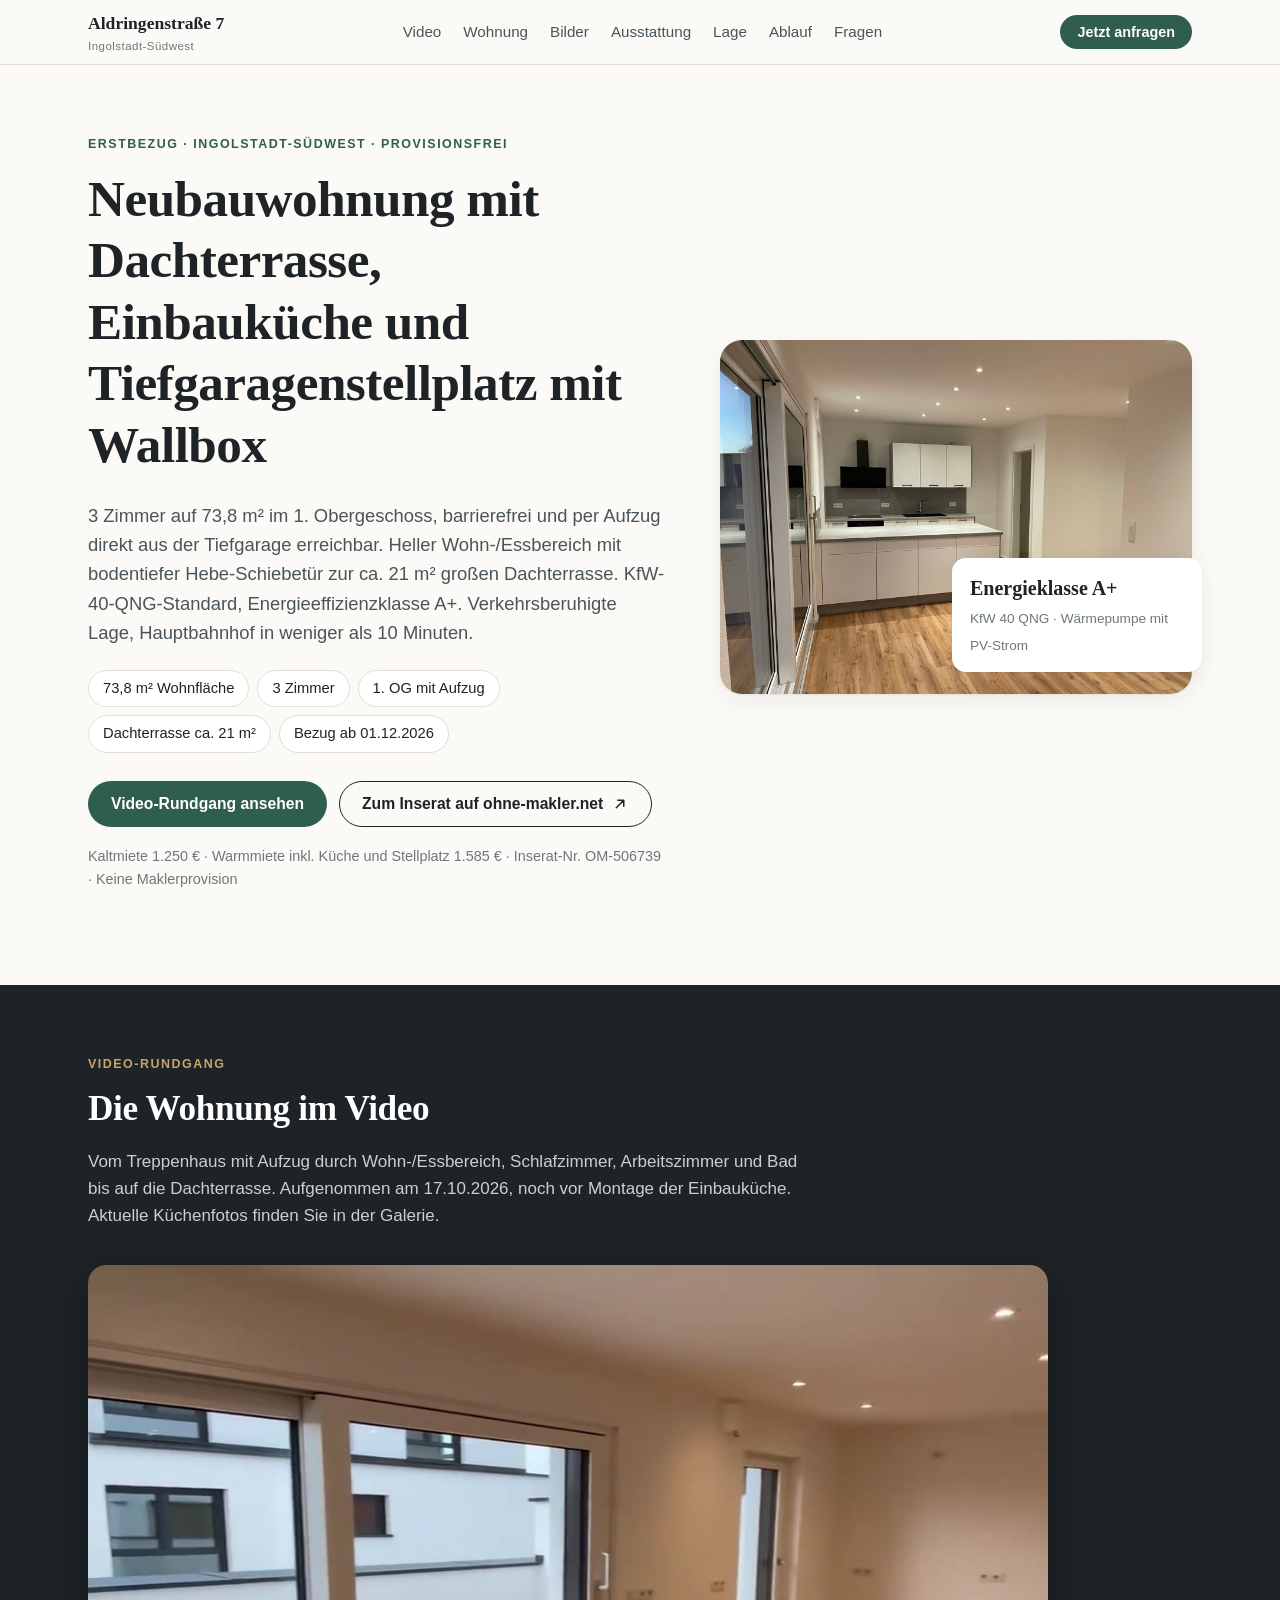
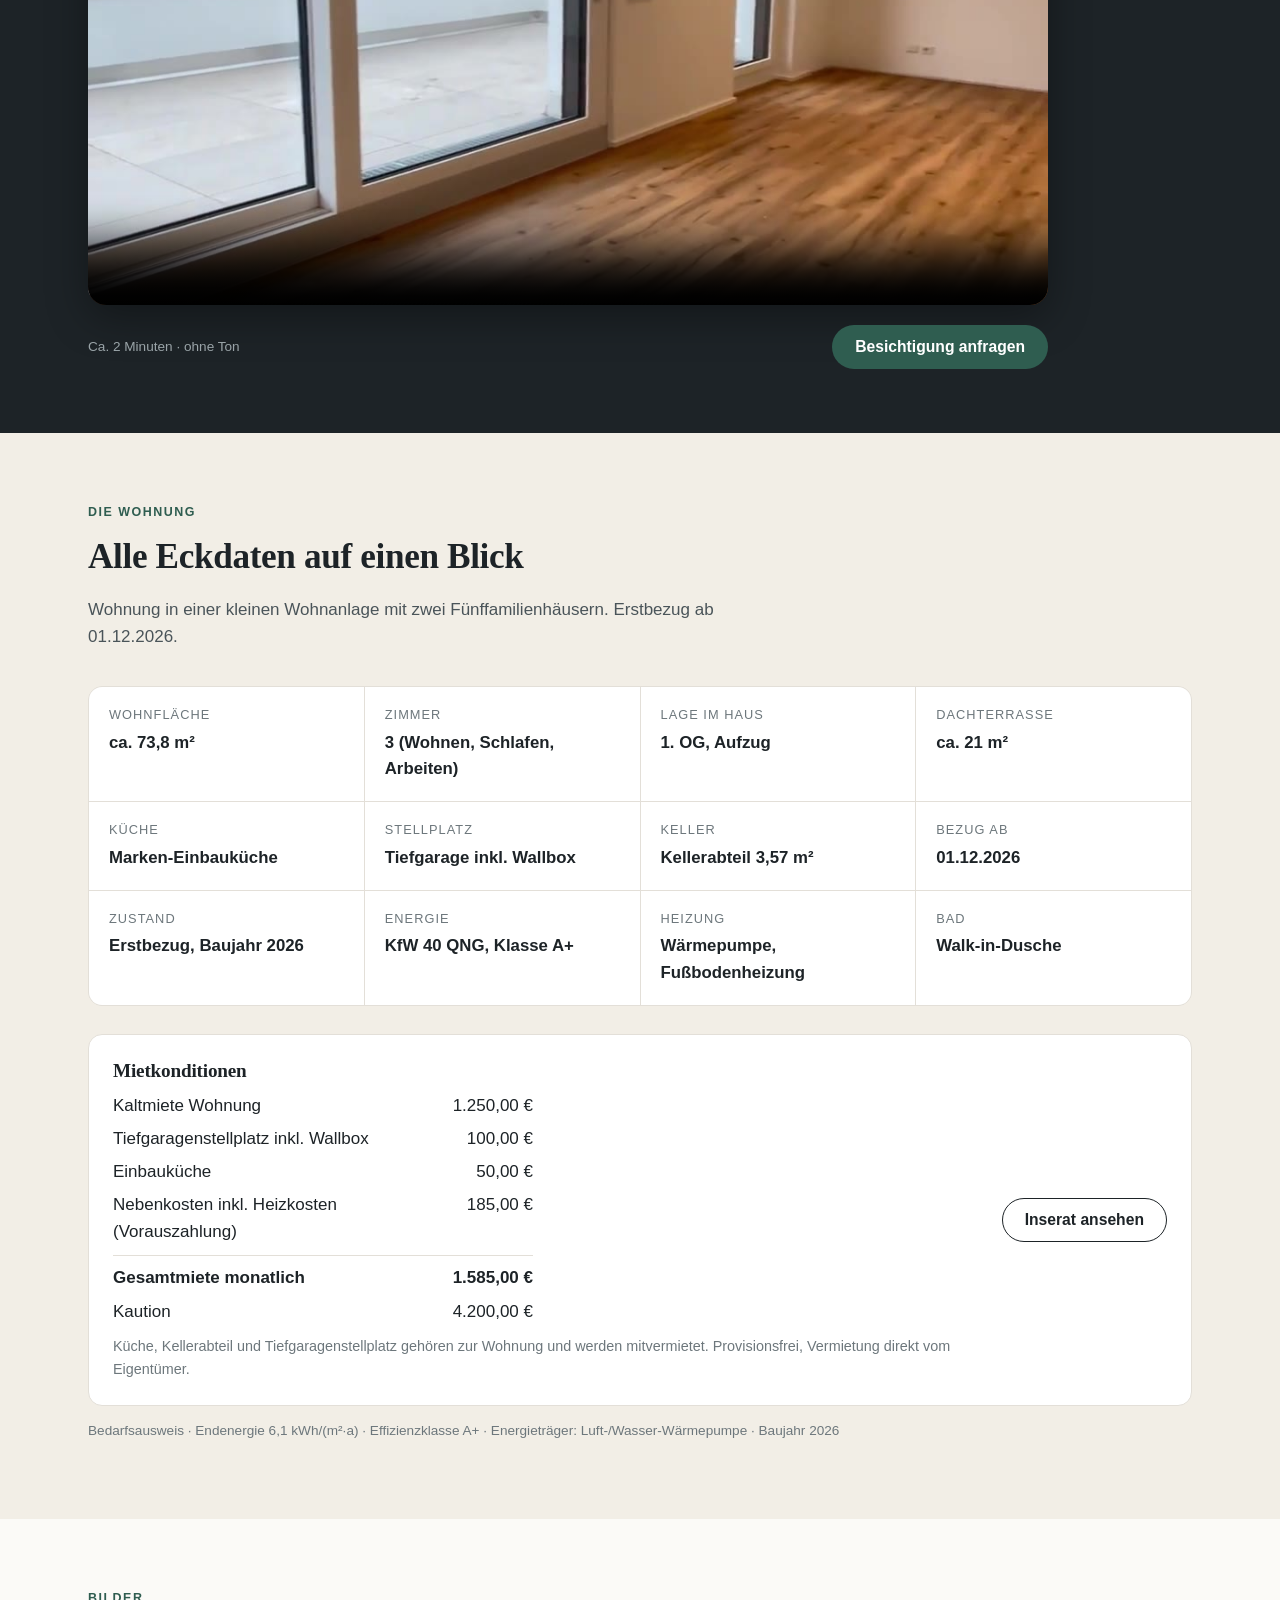
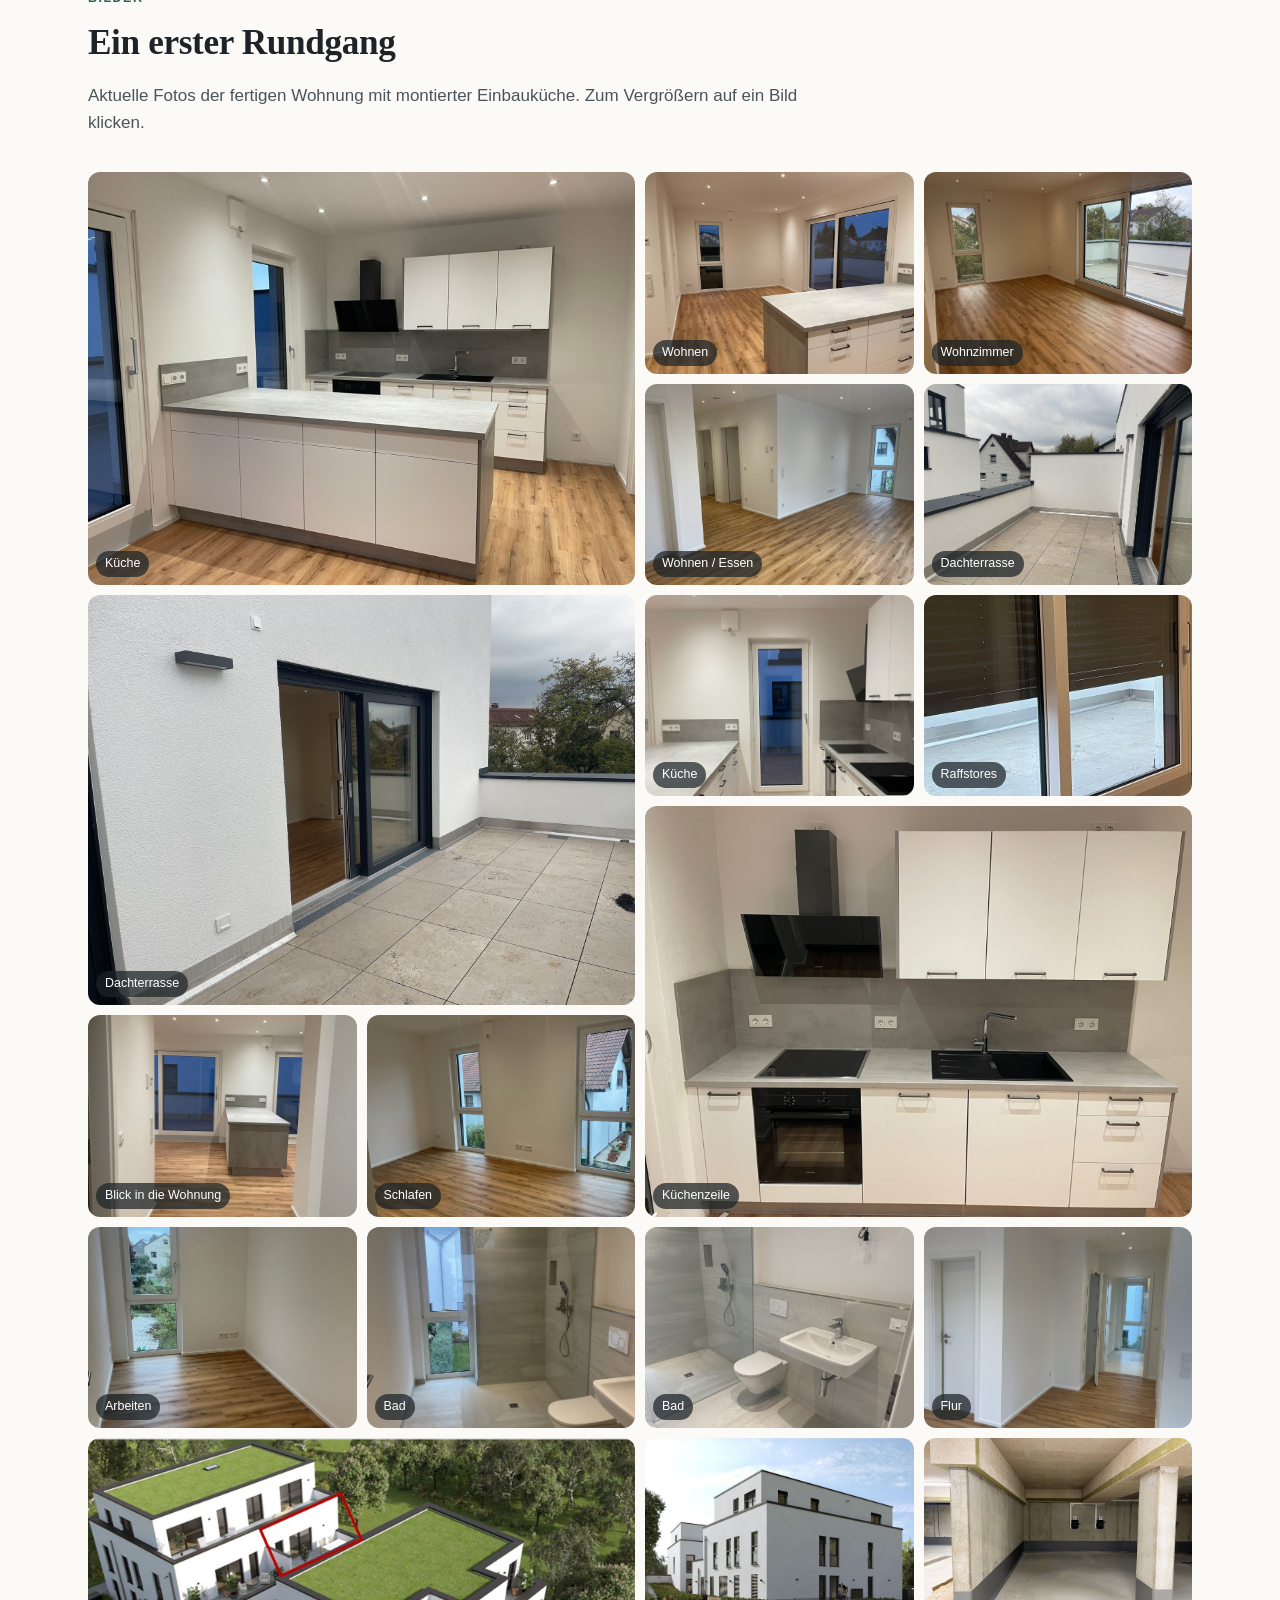
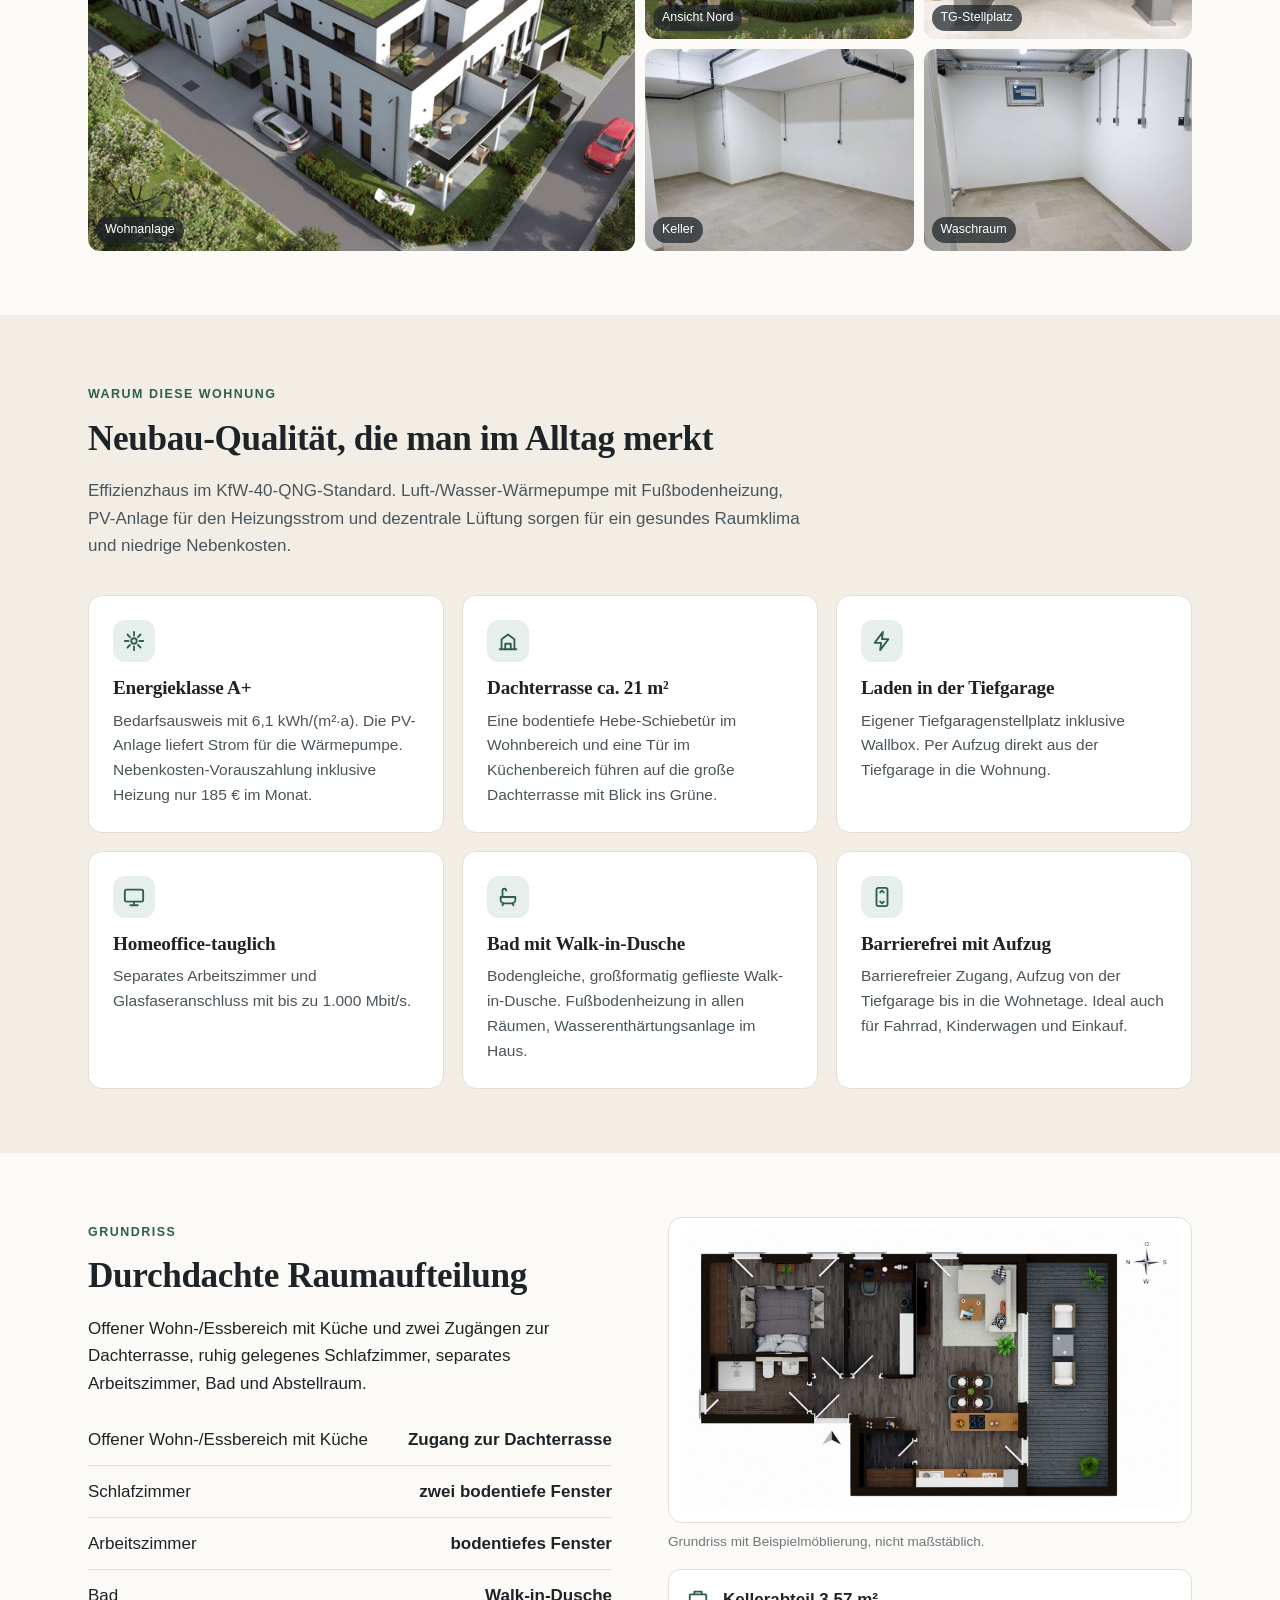
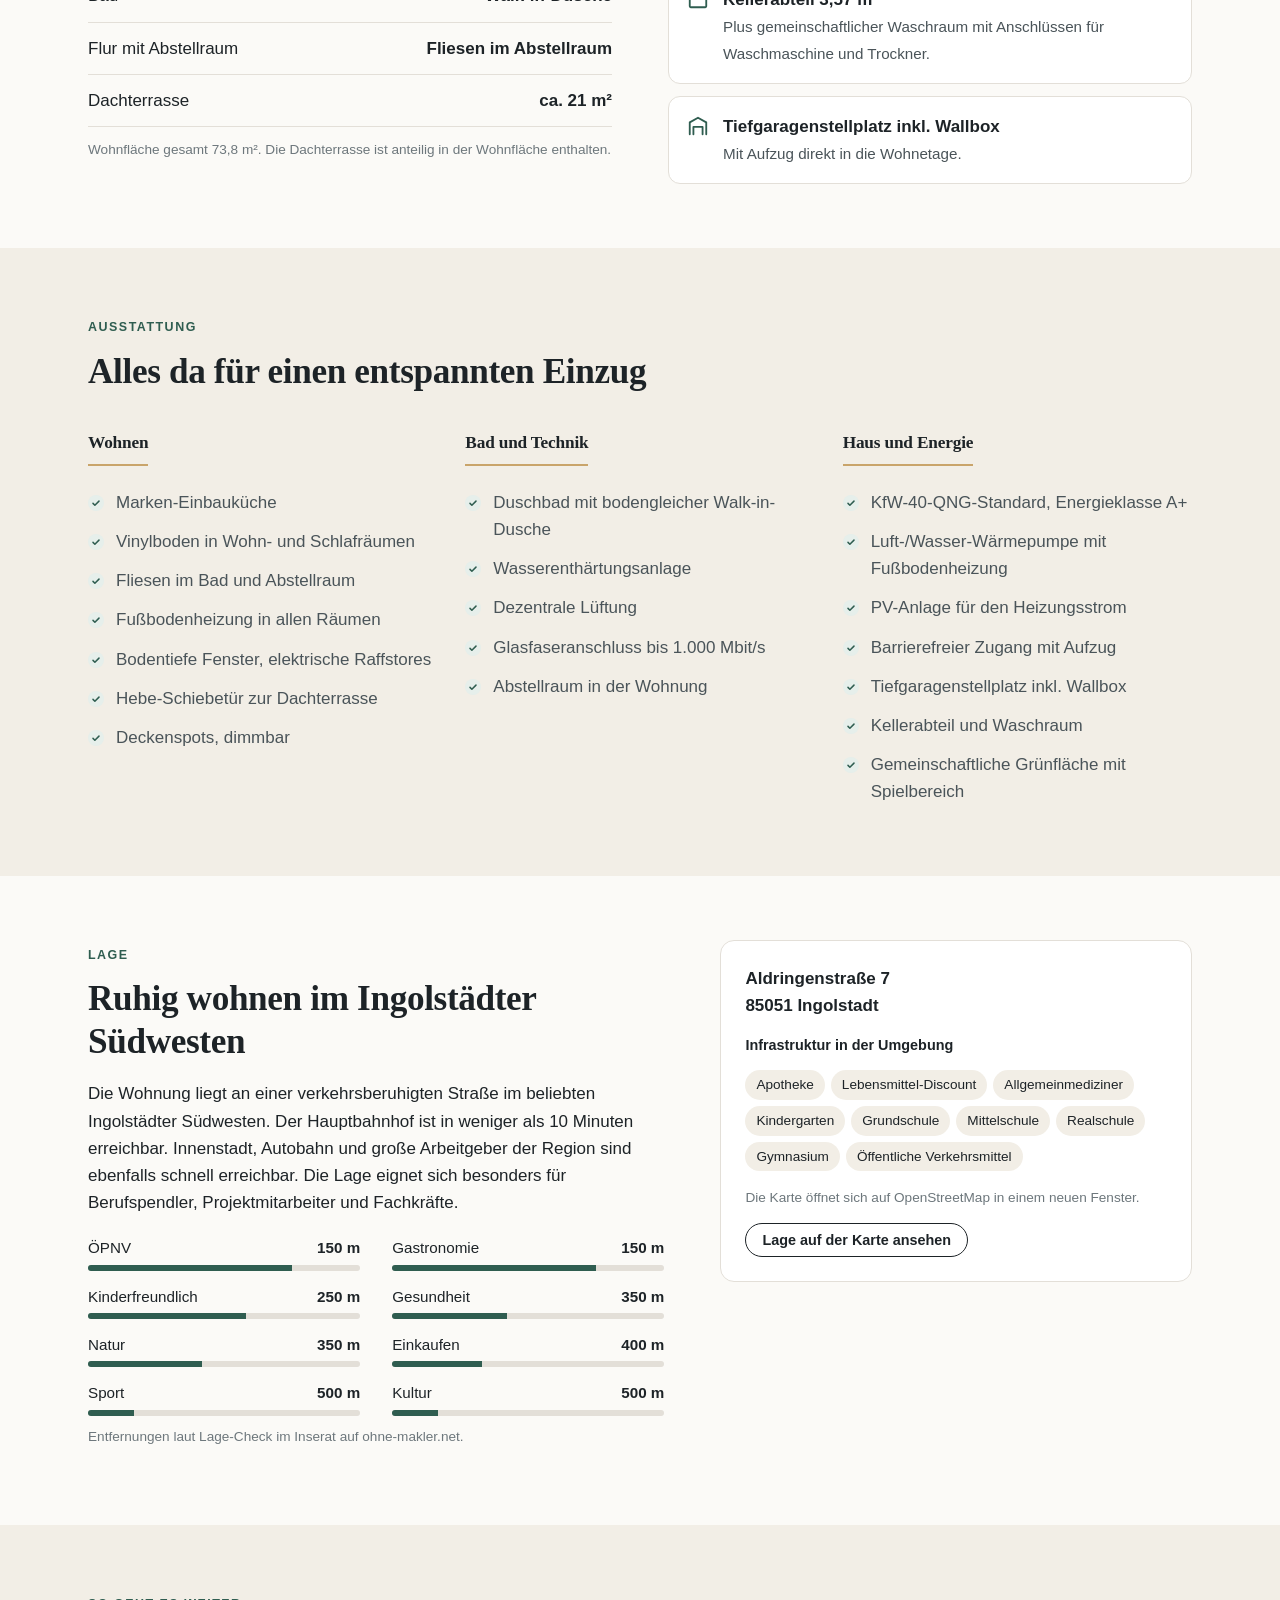
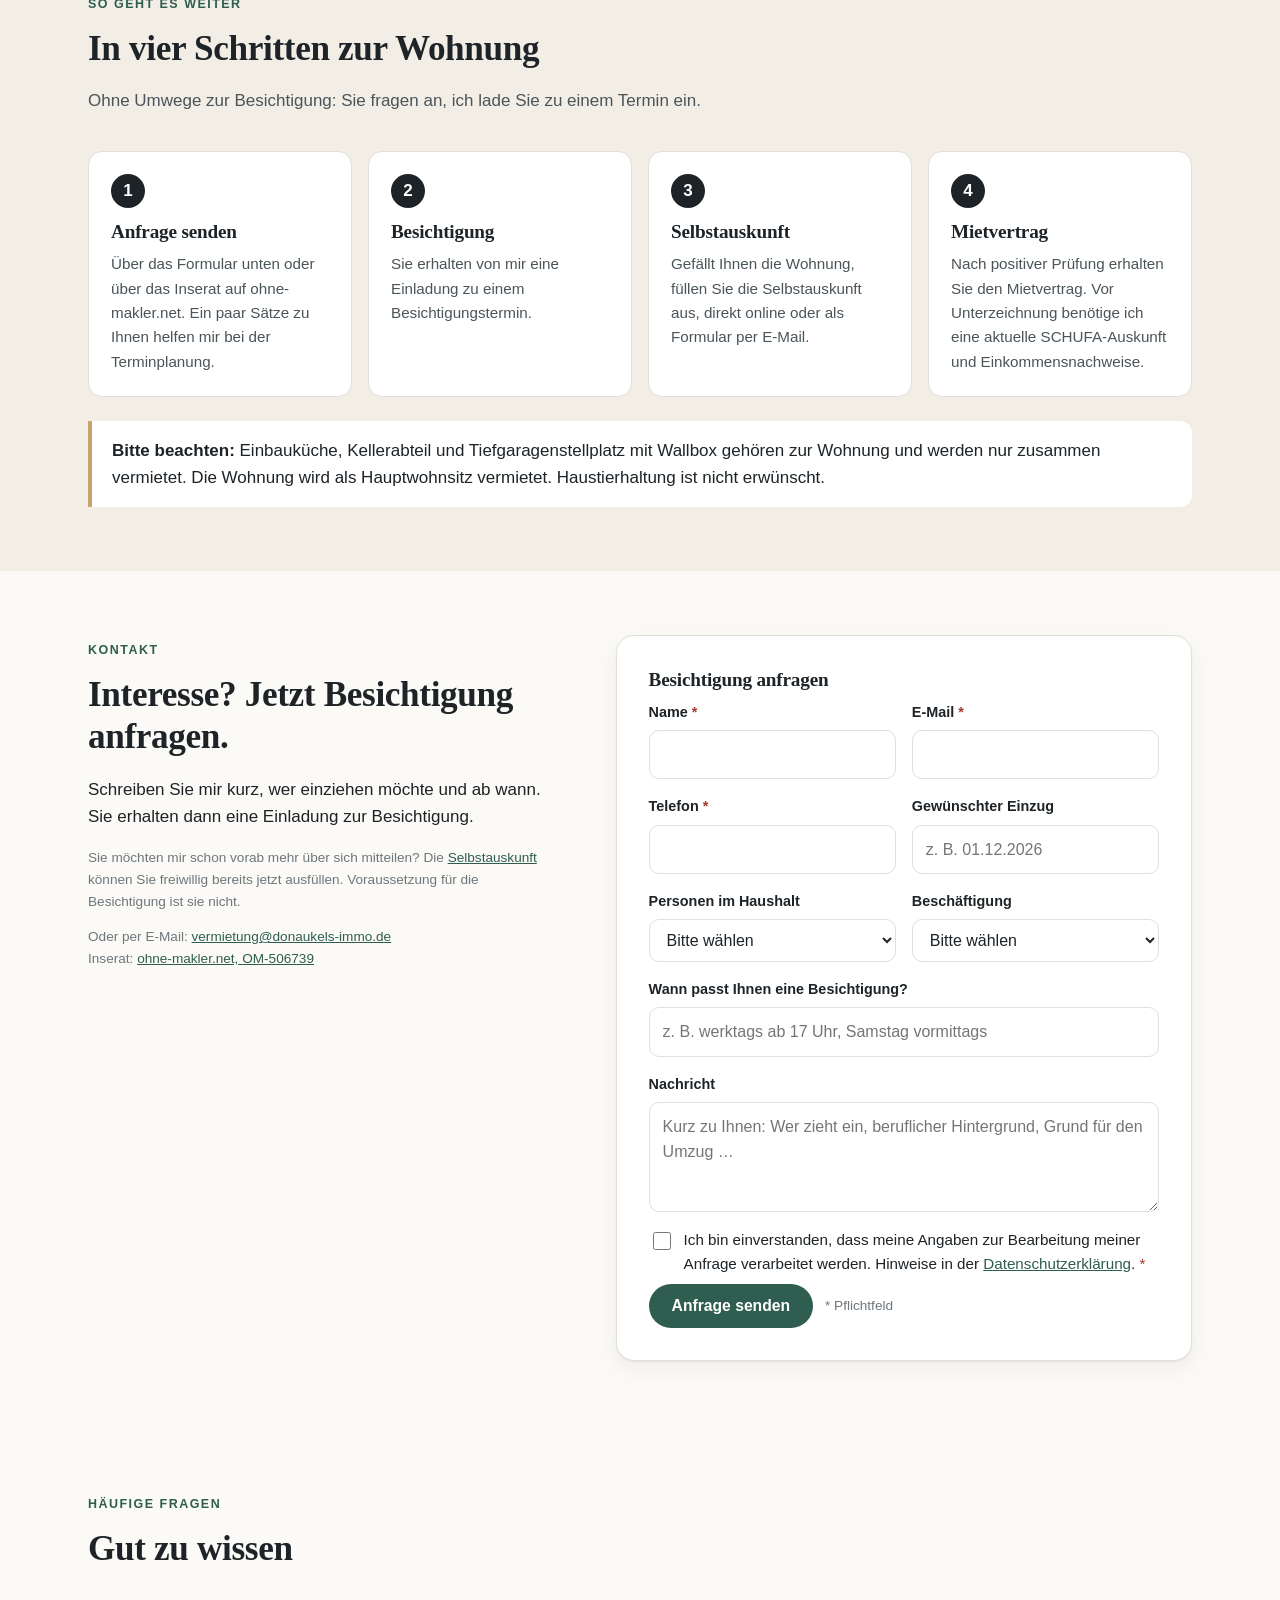
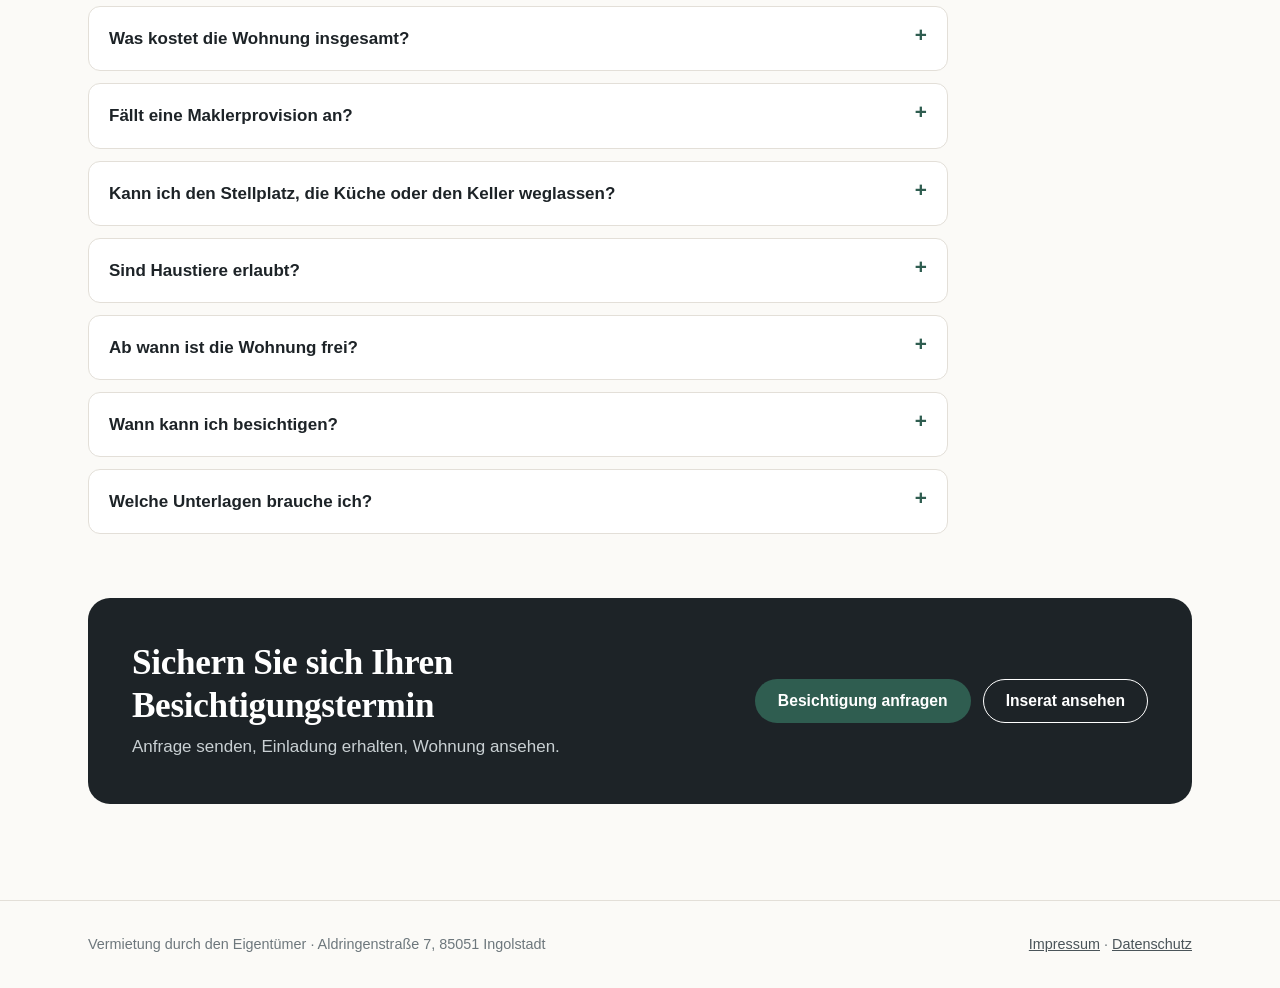
==== commit 80bc7d40: "Neue Mietkonditionen: 1.250 € kalt, 1.585 € warm Kaltmiete 1.250 €, Stellplatz inkl. Wallbox 100 €, " ====
--- a/index.html
+++ b/index.html
@@ -6,7 +6,7 @@
   <title>Neubauwohnung Aldringenstraße 7 – Ingolstadt</title>
   <meta name="description" content="Erstbezug ab 01.12.2026: 3-Zimmer-Neubauwohnung, 73,8 m², 1. OG mit Aufzug, ca. 21 m² Dachterrasse, Einbauküche und Tiefgaragenstellplatz mit Wallbox in Ingolstadt-Südwest. KfW 40 QNG, Energieklasse A+. Provisionsfrei vom Eigentümer.">
   <meta property="og:title" content="Erstbezug: Neubau 3 Zi., 74 m², Ingolstadt Südwesten, Einbauküche, TG-Stellplatz mit Wallbox">
-  <meta property="og:description" content="73,8 m², 3 Zimmer, ca. 21 m² Dachterrasse, 1. OG mit Aufzug, KfW 40 QNG. 1.400 € kalt, provisionsfrei direkt vom Eigentümer.">
+  <meta property="og:description" content="73,8 m², 3 Zimmer, ca. 21 m² Dachterrasse, 1. OG mit Aufzug, KfW 40 QNG. 1.250 € kalt, provisionsfrei direkt vom Eigentümer.">
   <meta property="og:type" content="website">
   <meta property="og:video" content="video/rundgang.mp4">
   <meta property="og:image" content="images/wohnkueche-gesamt.jpg">
@@ -55,7 +55,7 @@
             <svg viewBox="0 0 24 24" fill="none" stroke="currentColor" stroke-width="2" stroke-linecap="round" stroke-linejoin="round" aria-hidden="true"><path d="M7 17L17 7M9 7h8v8"/></svg>
           </a>
         </div>
-        <p class="hero-note">Kaltmiete 1.400 € · Warmmiete inkl. Küche, Stellplatz und Keller <span data-warmmiete>1.835 €</span> · Inserat-Nr. <span data-inserat-id>OM-506739</span> · Keine Maklerprovision</p>
+        <p class="hero-note">Kaltmiete 1.250 € · Warmmiete inkl. Küche und Stellplatz <span data-warmmiete>1.585 €</span> · Inserat-Nr. <span data-inserat-id>OM-506739</span> · Keine Maklerprovision</p>
       </div>
       <div class="hero-media">
         <img src="images/wohnkueche-gesamt.jpg" width="1600" height="1200" alt="Offene Wohnküche mit Einbauküche, Wohnbereich und Hebe-Schiebetür zur Dachterrasse">
@@ -172,7 +172,7 @@
         <article class="card">
           <div class="icon"><svg viewBox="0 0 24 24" fill="none" stroke="currentColor" stroke-width="2" stroke-linecap="round" stroke-linejoin="round" aria-hidden="true"><path d="M12 2v4M4.9 4.9l2.8 2.8M2 12h4M4.9 19.1l2.8-2.8M12 18v4M19.1 19.1l-2.8-2.8M18 12h4M19.1 4.9l-2.8 2.8"/><circle cx="12" cy="12" r="3"/></svg></div>
           <h3>Energieklasse A+</h3>
-          <p>Bedarfsausweis mit 6,1 kWh/(m²·a). Die PV-Anlage liefert Strom für die Wärmepumpe. Heizkosten-Vorauszahlung nur 70 € im Monat.</p>
+          <p>Bedarfsausweis mit 6,1 kWh/(m²·a). Die PV-Anlage liefert Strom für die Wärmepumpe. Nebenkosten-Vorauszahlung inklusive Heizung nur 185 € im Monat.</p>
         </article>
         <article class="card">
           <div class="icon"><svg viewBox="0 0 24 24" fill="none" stroke="currentColor" stroke-width="2" stroke-linecap="round" stroke-linejoin="round" aria-hidden="true"><path d="M3 21h18M5 21V10l7-5 7 5v11"/><path d="M9 21v-6h6v6"/></svg></div>
@@ -400,7 +400,7 @@
         <h2>Gut zu wissen</h2>
       </div>
       <div class="faq">
-        <details><summary>Was kostet die Wohnung insgesamt?</summary><p>Kaltmiete 1.400 €, Einbauküche 80 €, Tiefgaragenstellplatz inkl. Wallbox 120 €, Kellerabteil 50 €, Nebenkosten 115 € und Heizkosten 70 € (Vorauszahlungen). Warmmiete gesamt 1.835 € im Monat. Die Mietsicherheit beträgt 4.200 €.</p></details>
+        <details><summary>Was kostet die Wohnung insgesamt?</summary><p>Kaltmiete 1.250 €, Tiefgaragenstellplatz inkl. Wallbox 100 €, Einbauküche 50 € und Nebenkosten inkl. Heizkosten 185 € (Vorauszahlung). Warmmiete gesamt 1.585 € im Monat. Das Kellerabteil ist im Mietpreis enthalten. Die Mietsicherheit beträgt 4.200 €.</p></details>
         <details><summary>Fällt eine Maklerprovision an?</summary><p>Nein. Die Wohnung wird direkt vom Eigentümer vermietet.</p></details>
         <details><summary>Kann ich den Stellplatz, die Küche oder den Keller weglassen?</summary><p>Nein. Einbauküche, Kellerabteil und Tiefgaragenstellplatz mit Wallbox gehören zur Wohnung und werden nur gemeinsam vermietet.</p></details>
         <details><summary>Sind Haustiere erlaubt?</summary><p>Eine Haustierhaltung ist nicht erwünscht.</p></details>
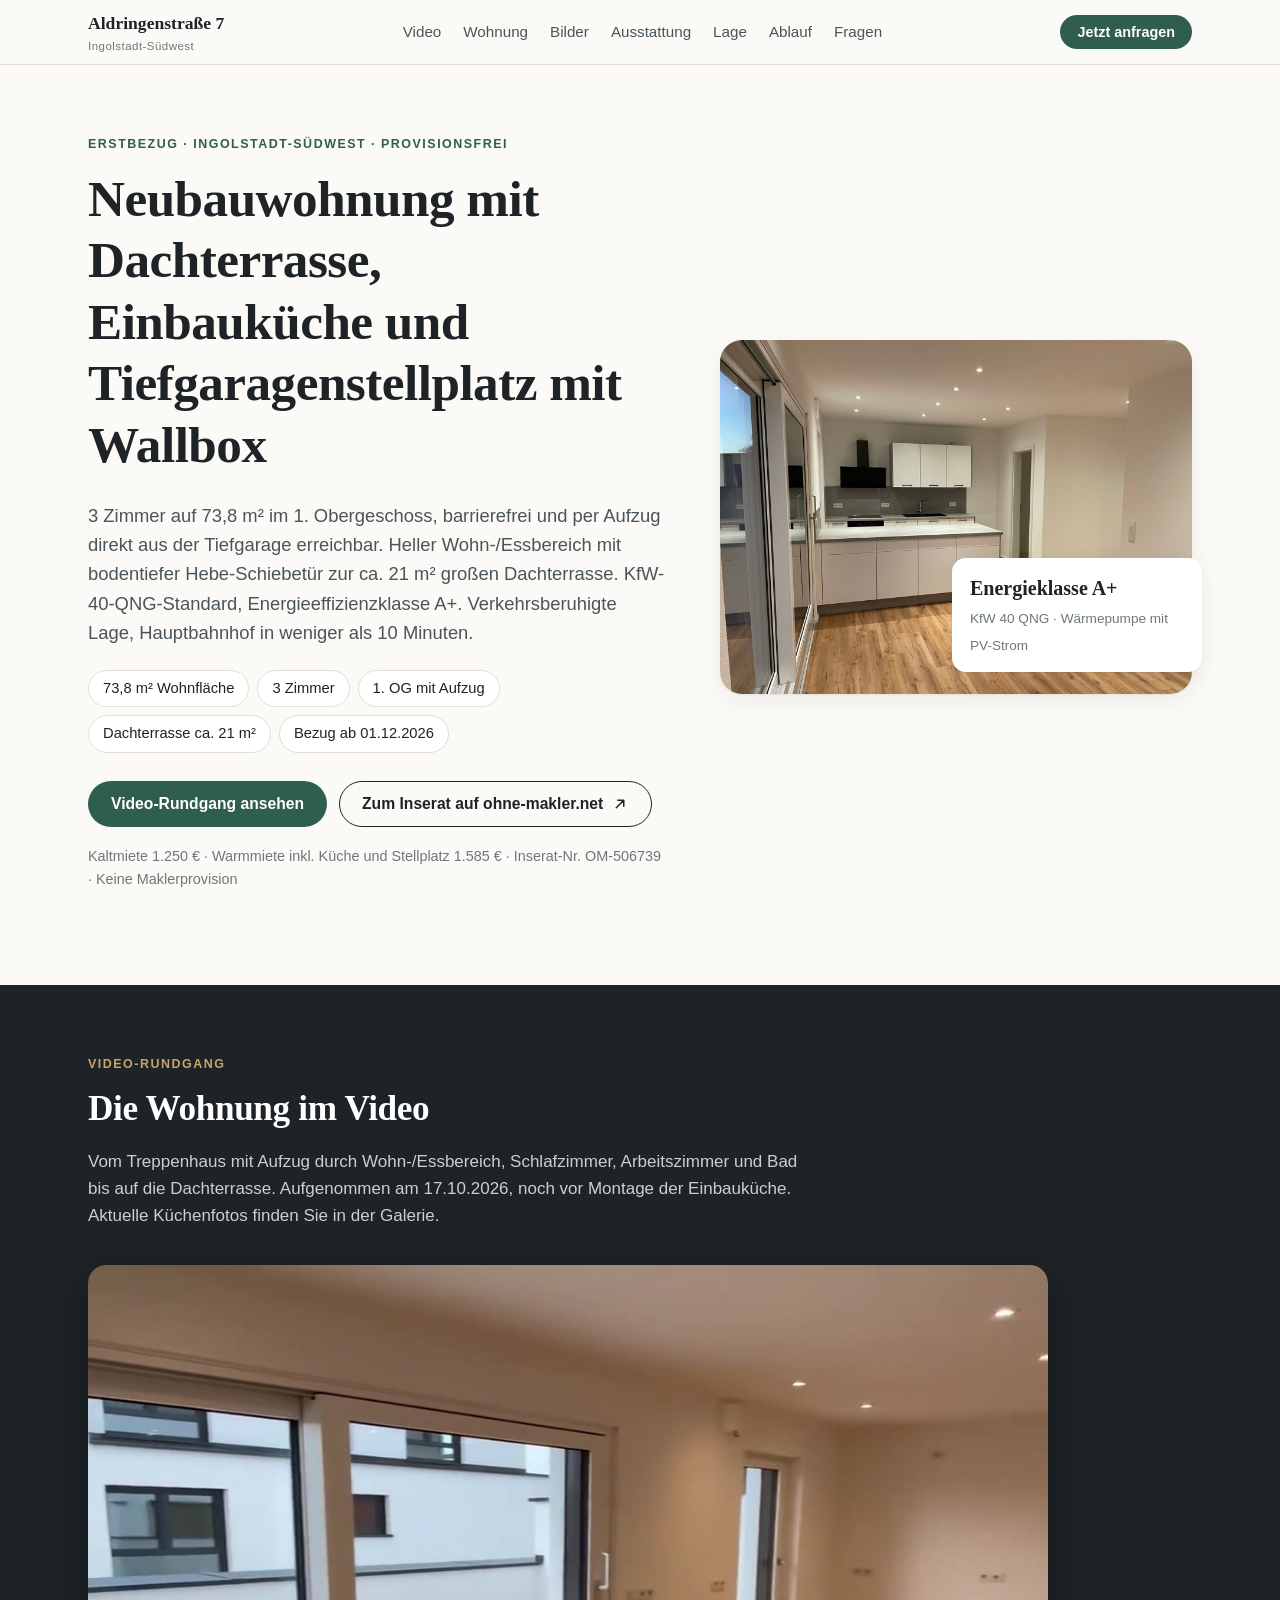
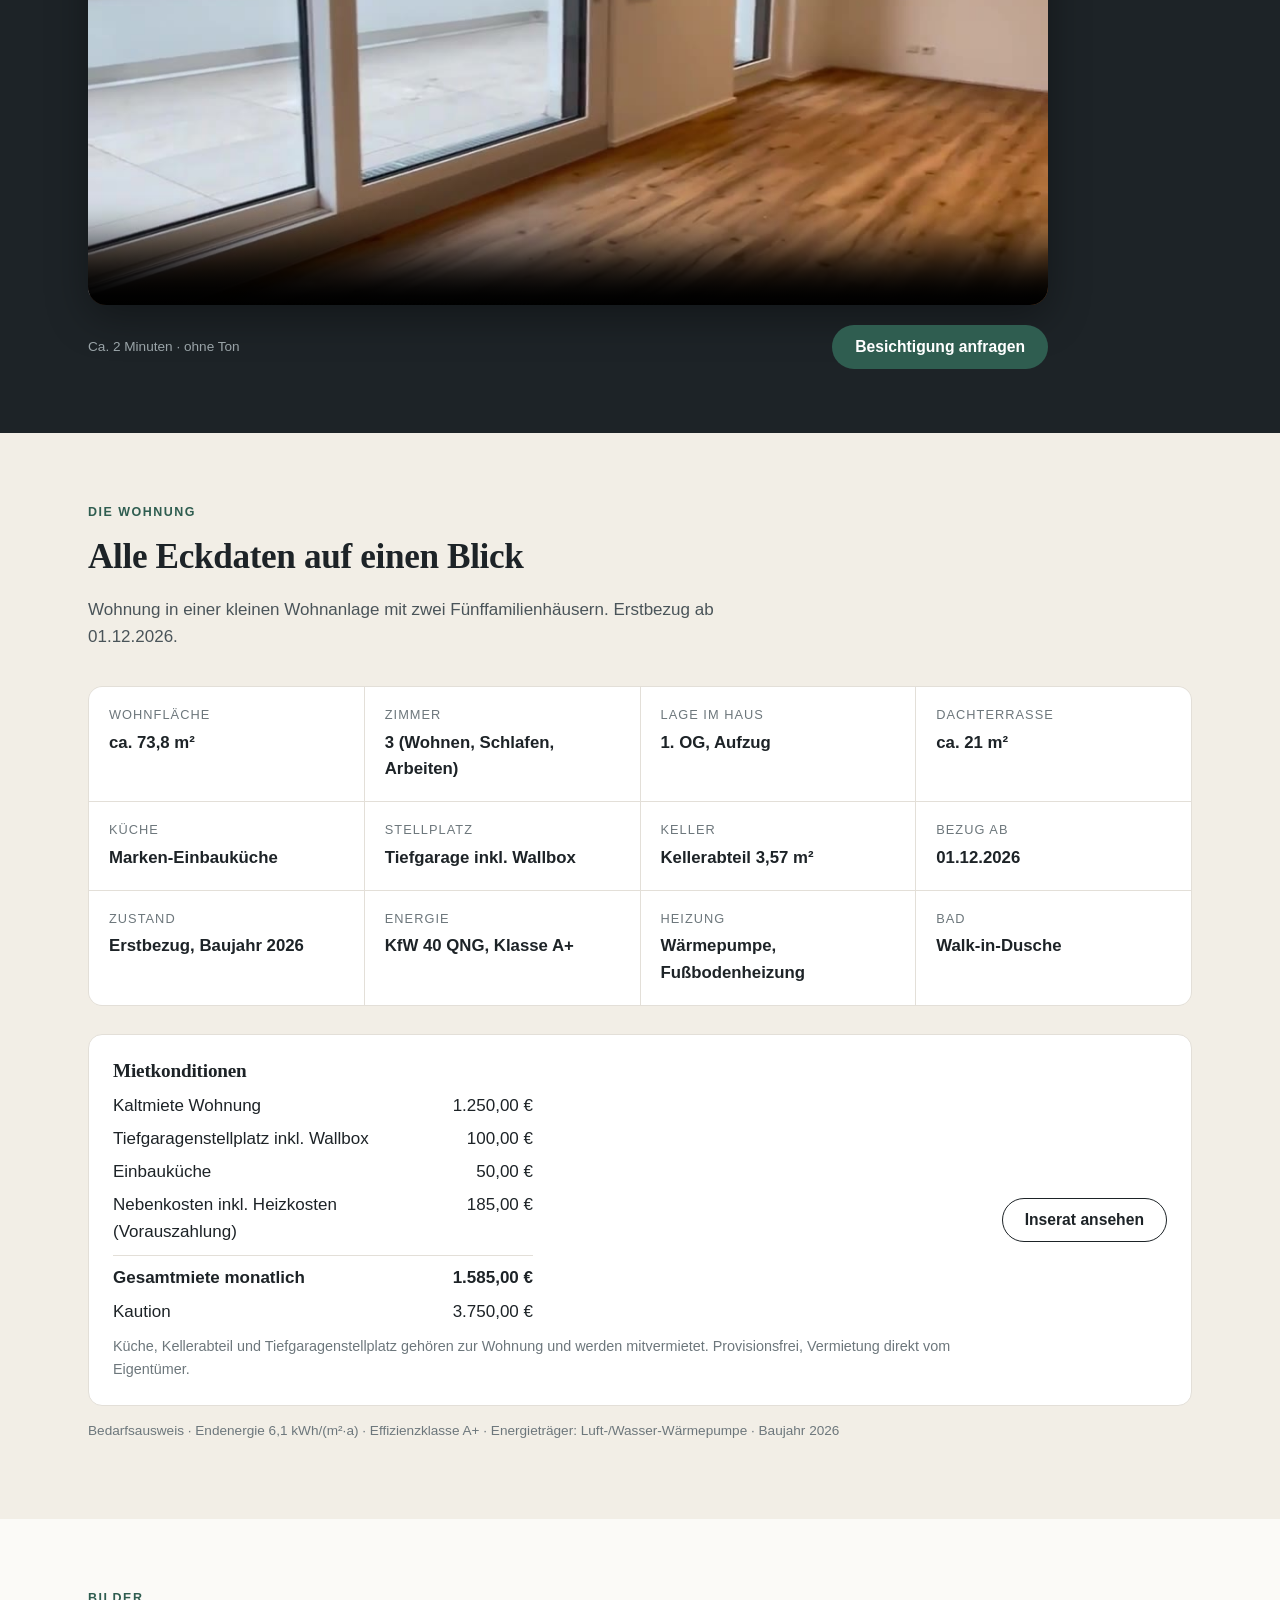
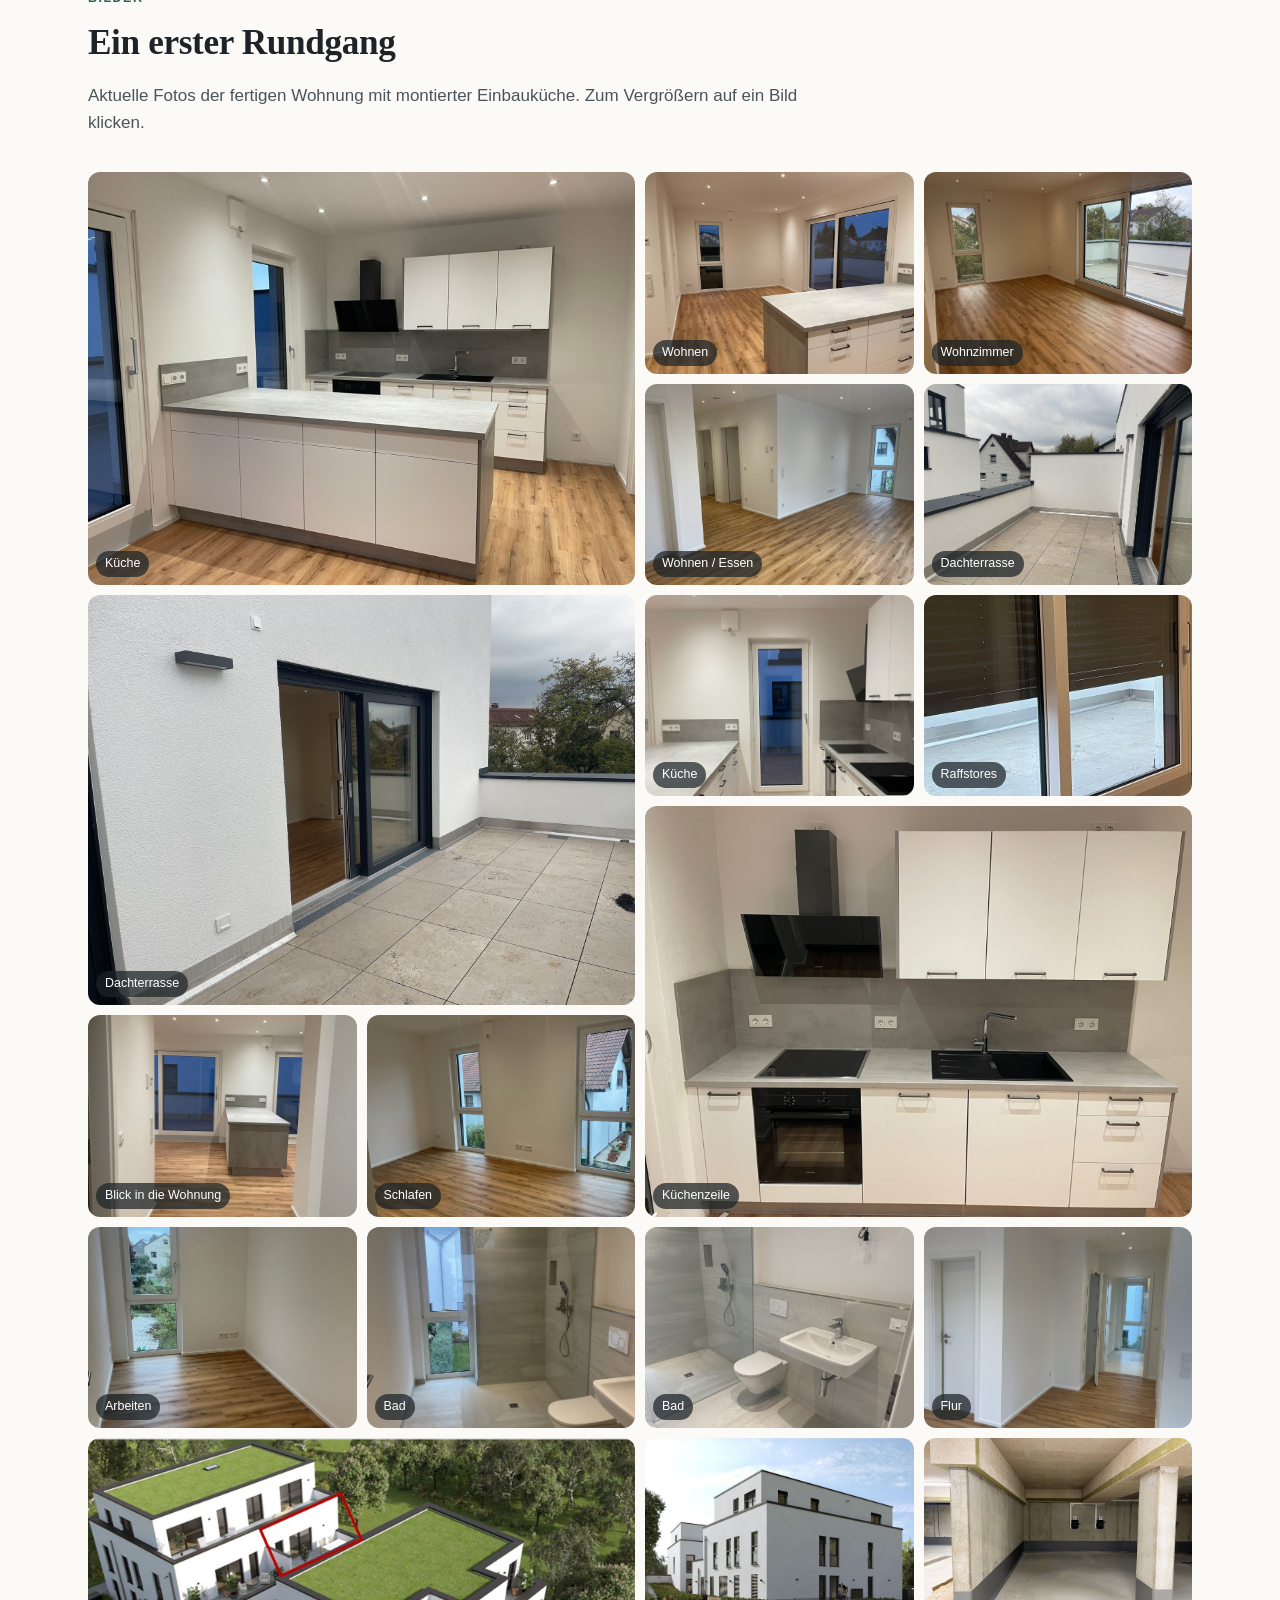
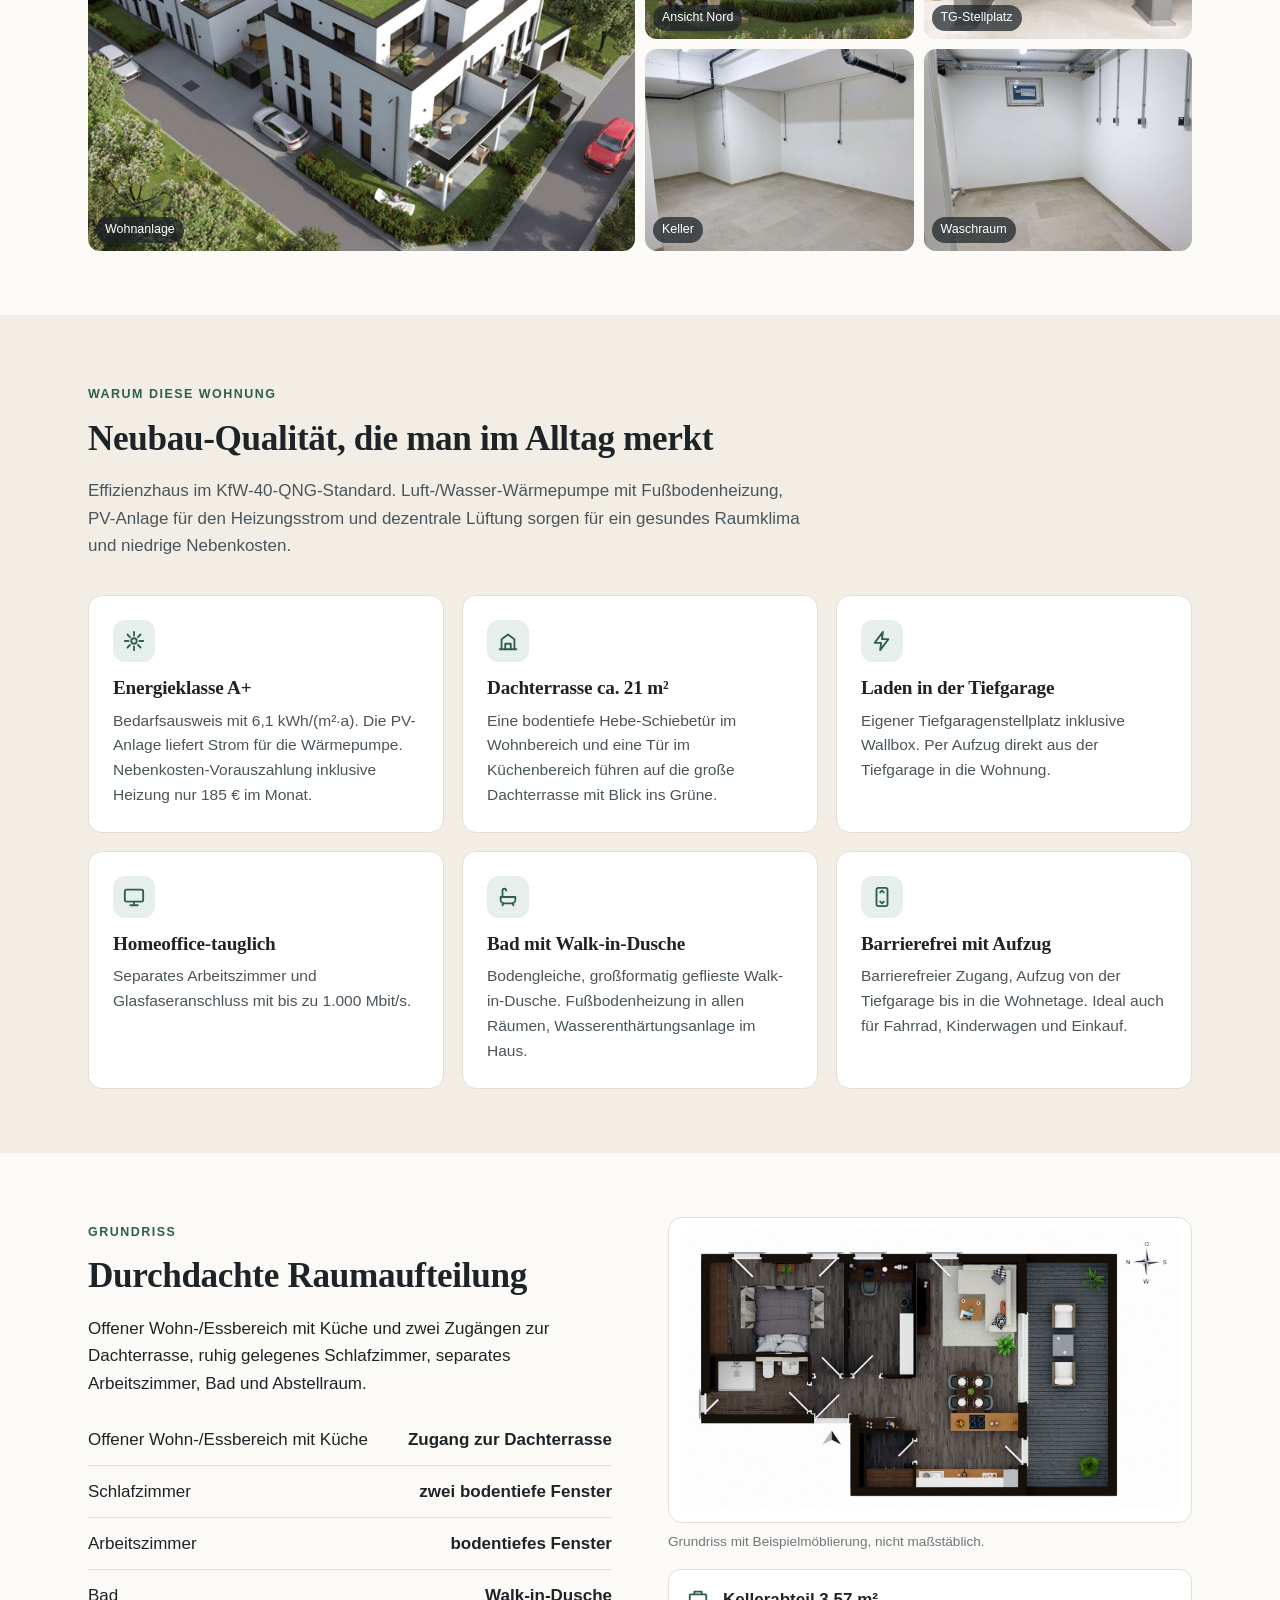
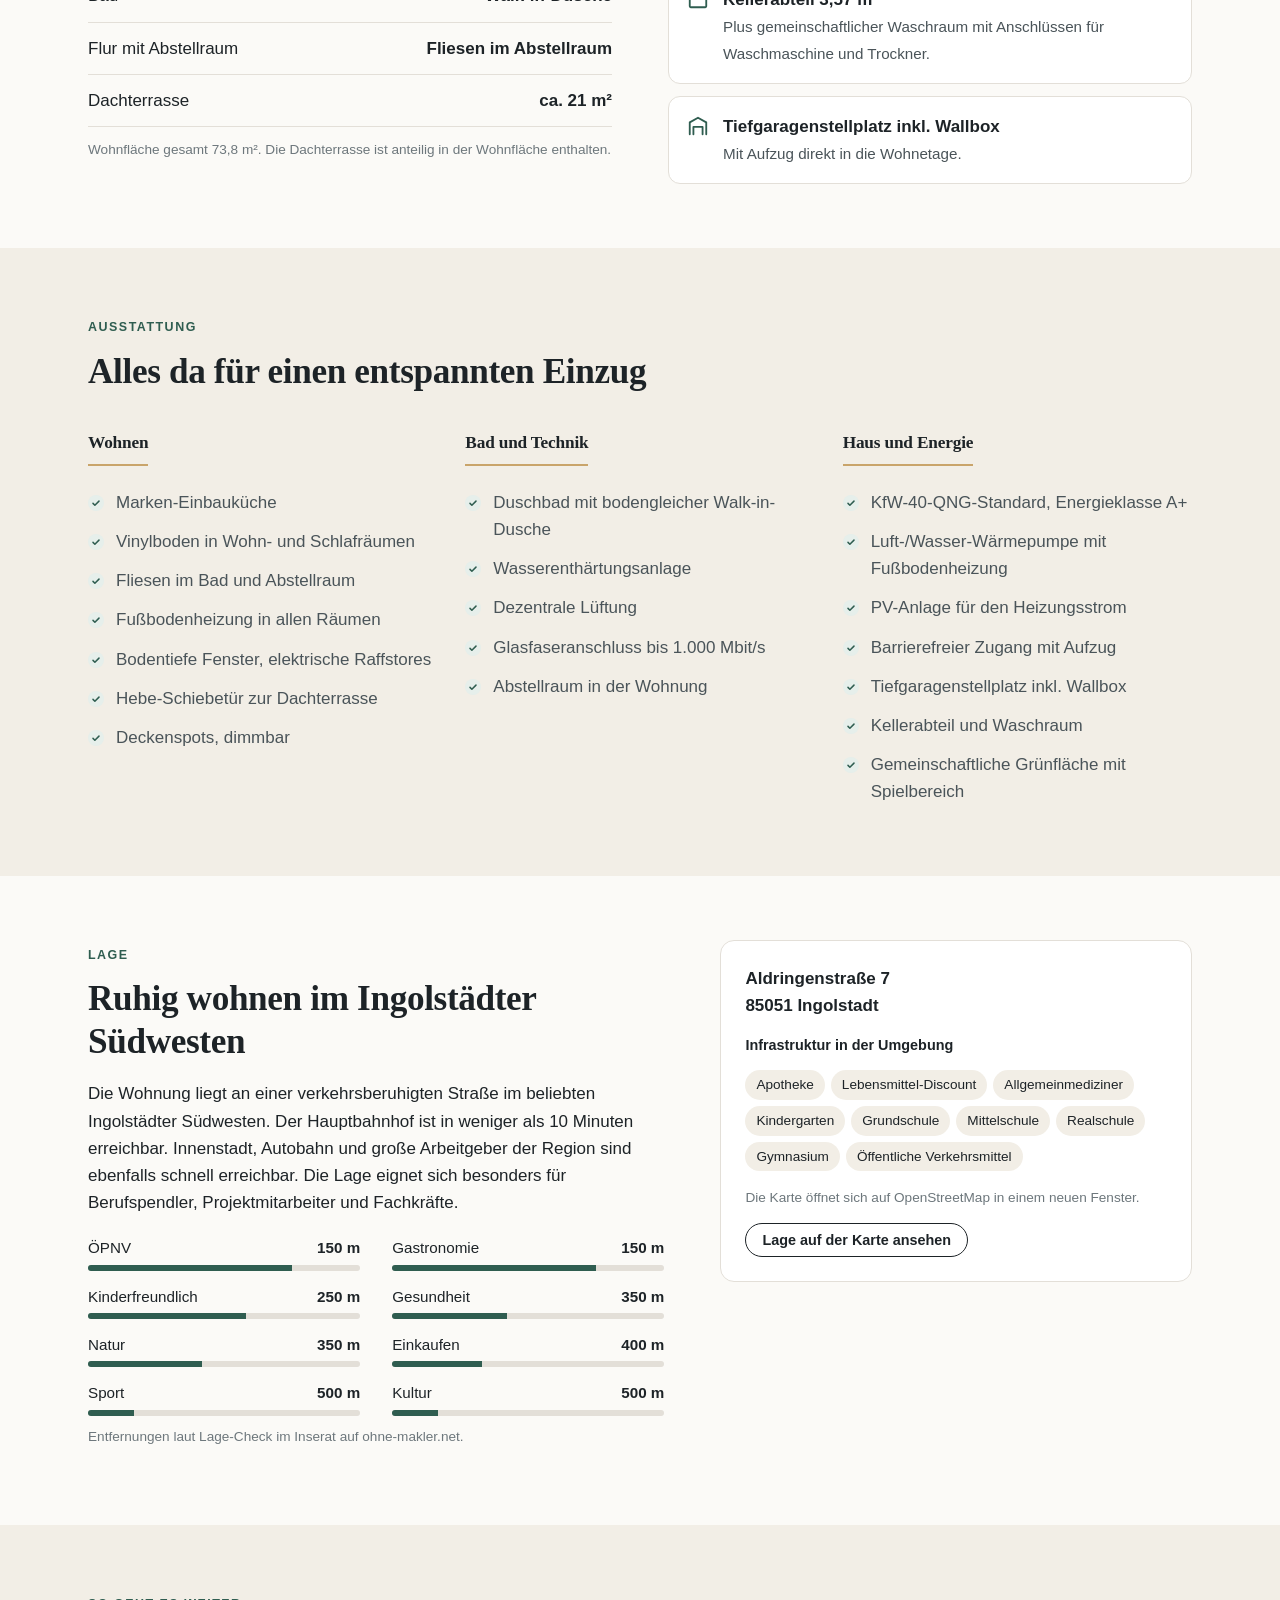
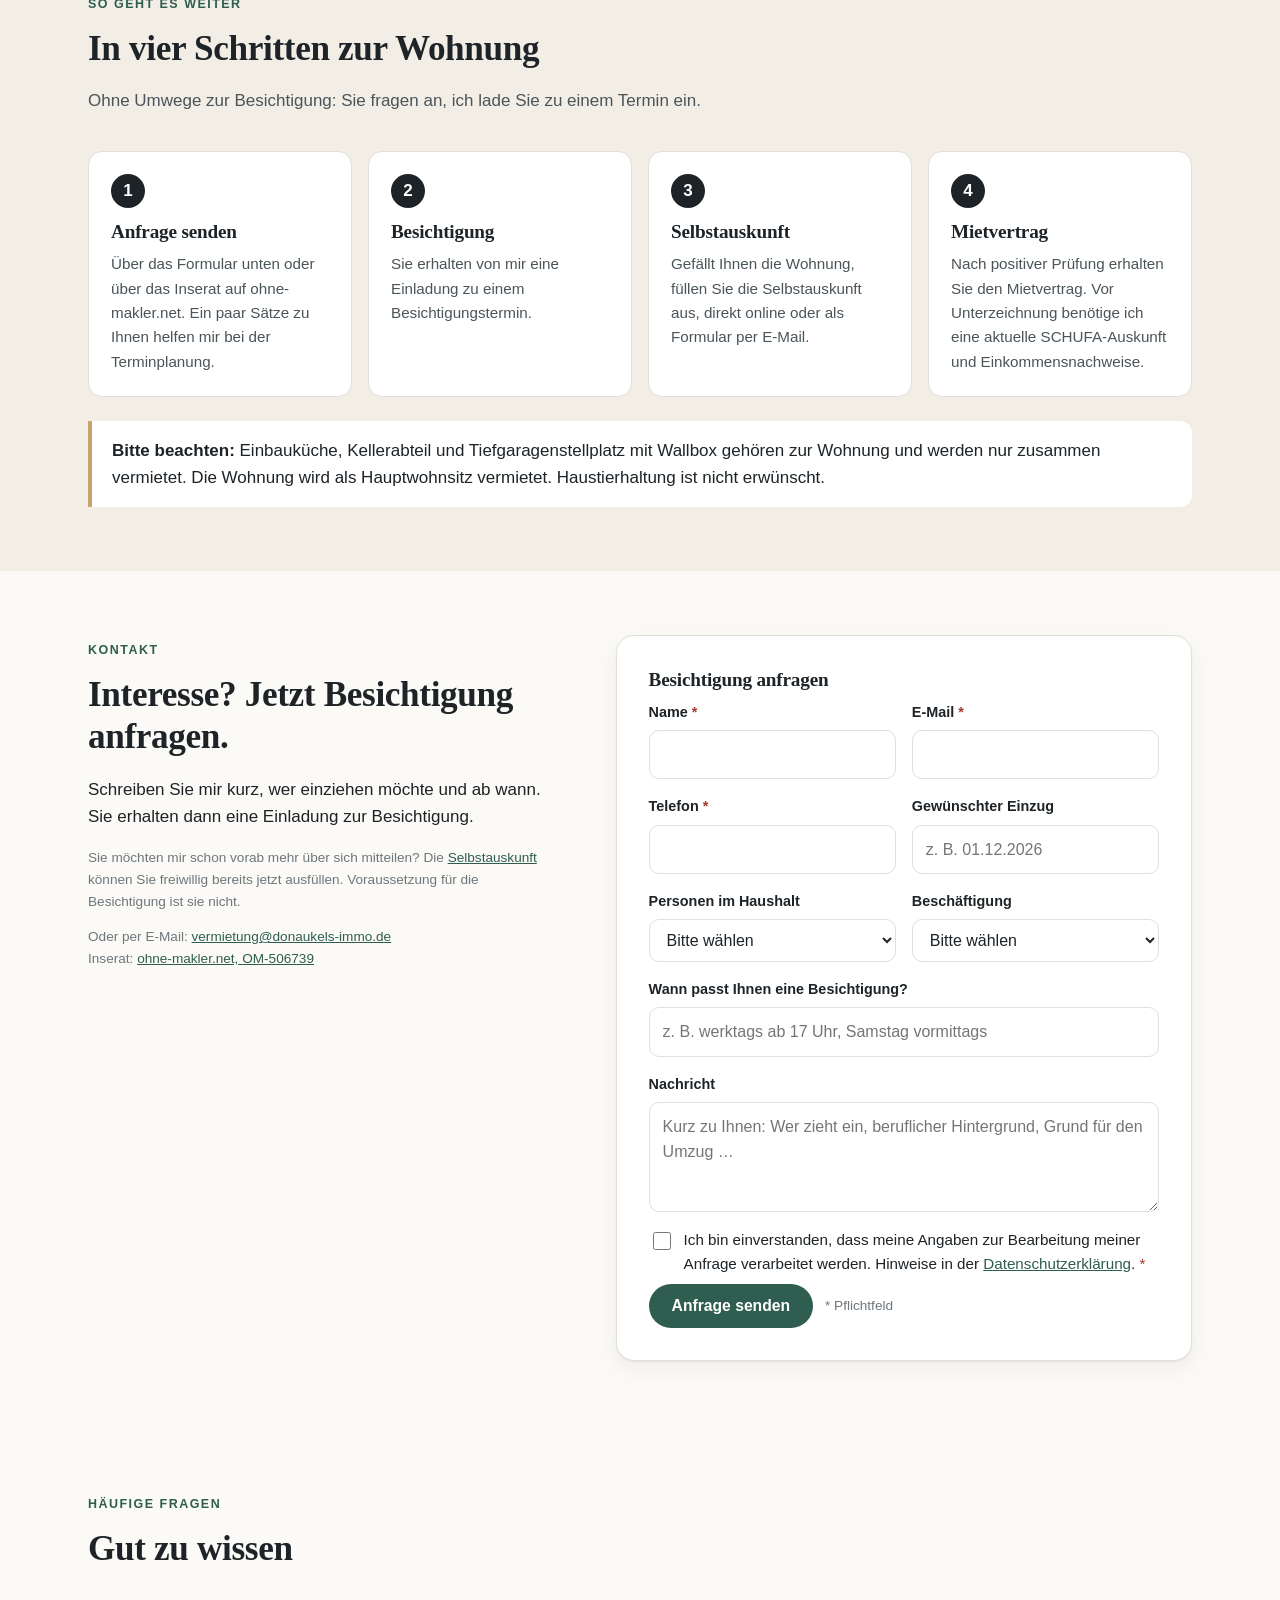
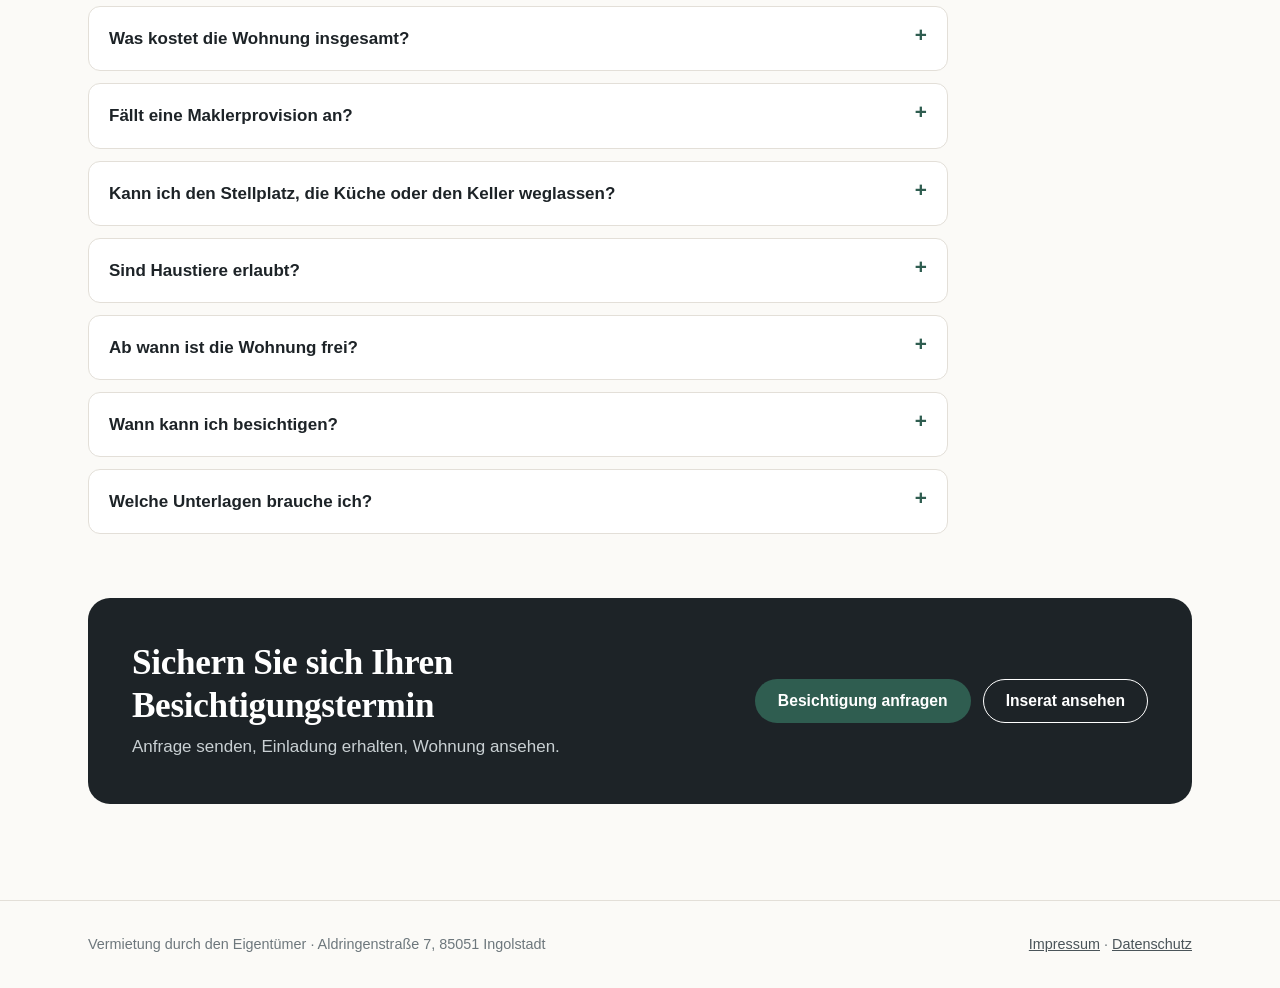
==== commit 7d6ce331: "Kaution 3.750 € (drei Kaltmieten) Co-Authored-By: Claude Opus 5.5 <noreply@anthropic.com> Claude-Ses" ====
--- a/index.html
+++ b/index.html
@@ -400,7 +400,7 @@
         <h2>Gut zu wissen</h2>
       </div>
       <div class="faq">
-        <details><summary>Was kostet die Wohnung insgesamt?</summary><p>Kaltmiete 1.250 €, Tiefgaragenstellplatz inkl. Wallbox 100 €, Einbauküche 50 € und Nebenkosten inkl. Heizkosten 185 € (Vorauszahlung). Warmmiete gesamt 1.585 € im Monat. Das Kellerabteil ist im Mietpreis enthalten. Die Mietsicherheit beträgt 4.200 €.</p></details>
+        <details><summary>Was kostet die Wohnung insgesamt?</summary><p>Kaltmiete 1.250 €, Tiefgaragenstellplatz inkl. Wallbox 100 €, Einbauküche 50 € und Nebenkosten inkl. Heizkosten 185 € (Vorauszahlung). Warmmiete gesamt 1.585 € im Monat. Das Kellerabteil ist im Mietpreis enthalten. Die Mietsicherheit beträgt 3.750 € (drei Kaltmieten).</p></details>
         <details><summary>Fällt eine Maklerprovision an?</summary><p>Nein. Die Wohnung wird direkt vom Eigentümer vermietet.</p></details>
         <details><summary>Kann ich den Stellplatz, die Küche oder den Keller weglassen?</summary><p>Nein. Einbauküche, Kellerabteil und Tiefgaragenstellplatz mit Wallbox gehören zur Wohnung und werden nur gemeinsam vermietet.</p></details>
         <details><summary>Sind Haustiere erlaubt?</summary><p>Eine Haustierhaltung ist nicht erwünscht.</p></details>
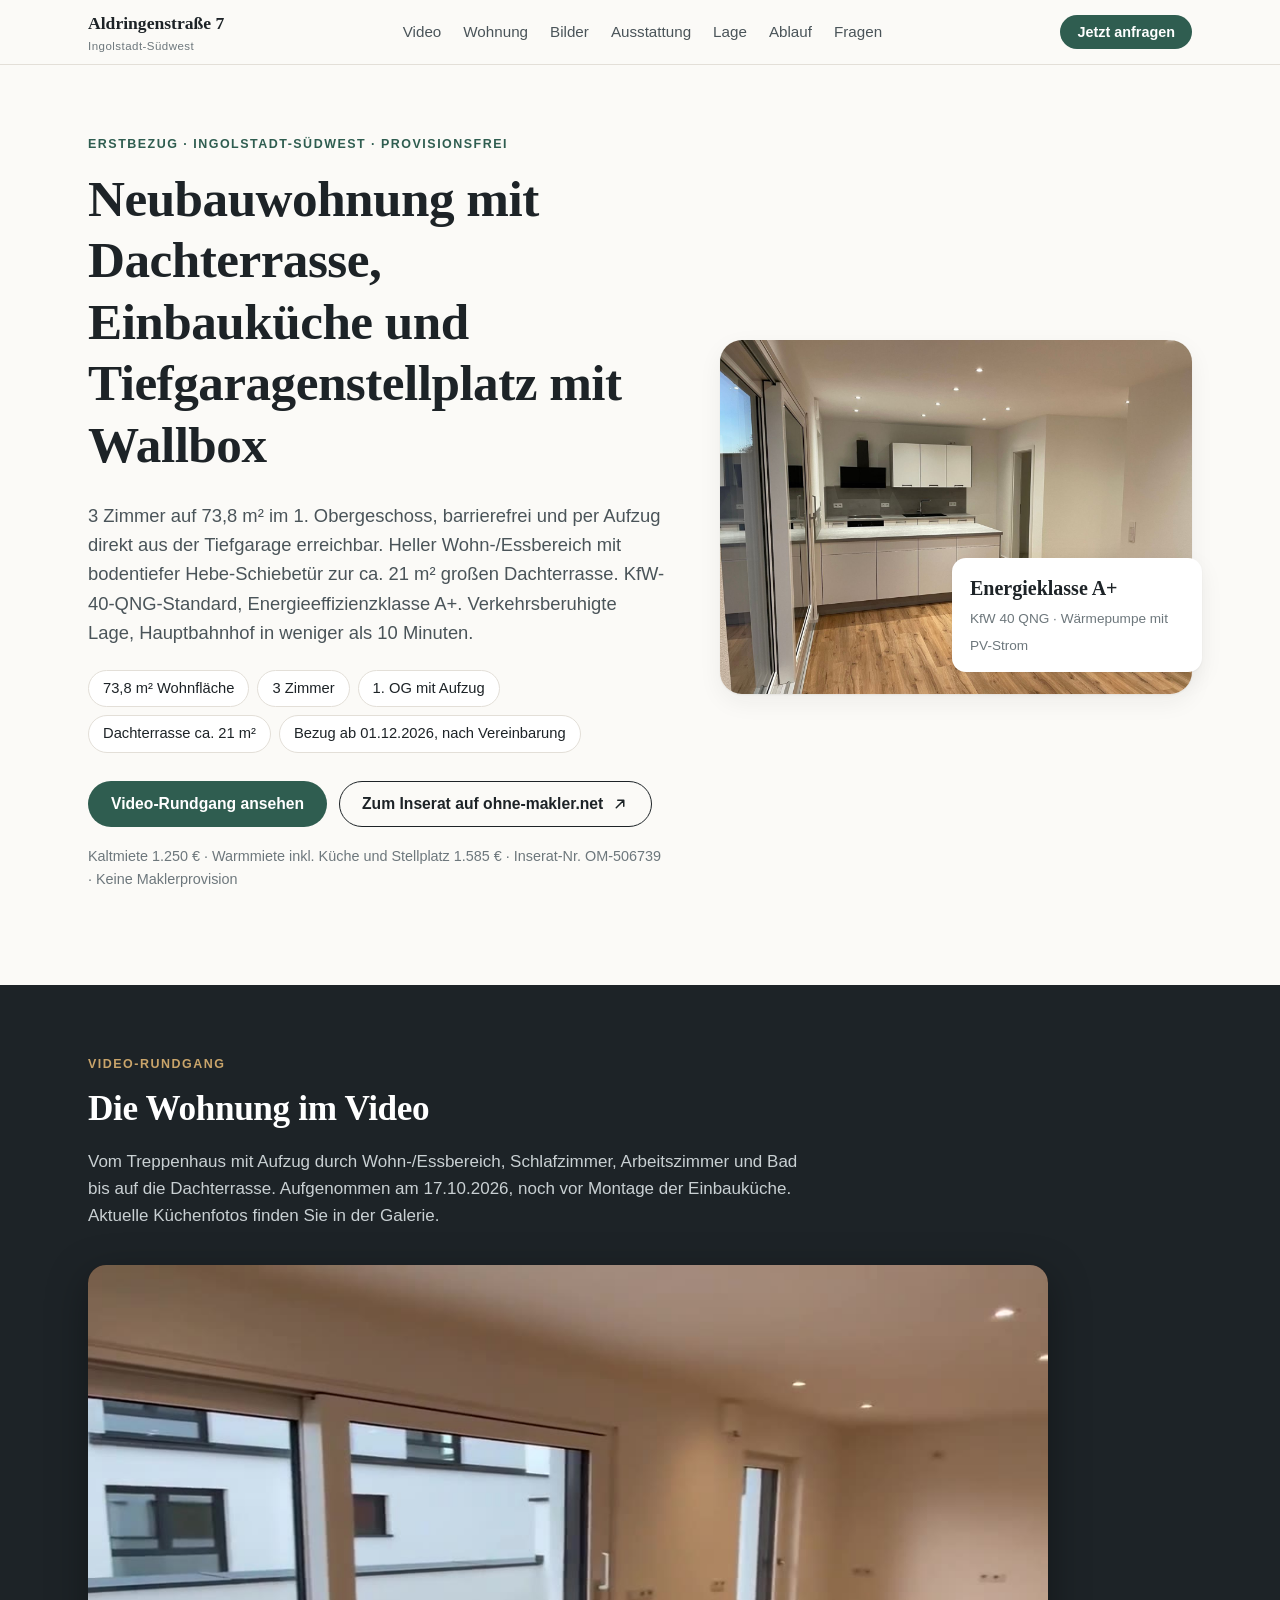
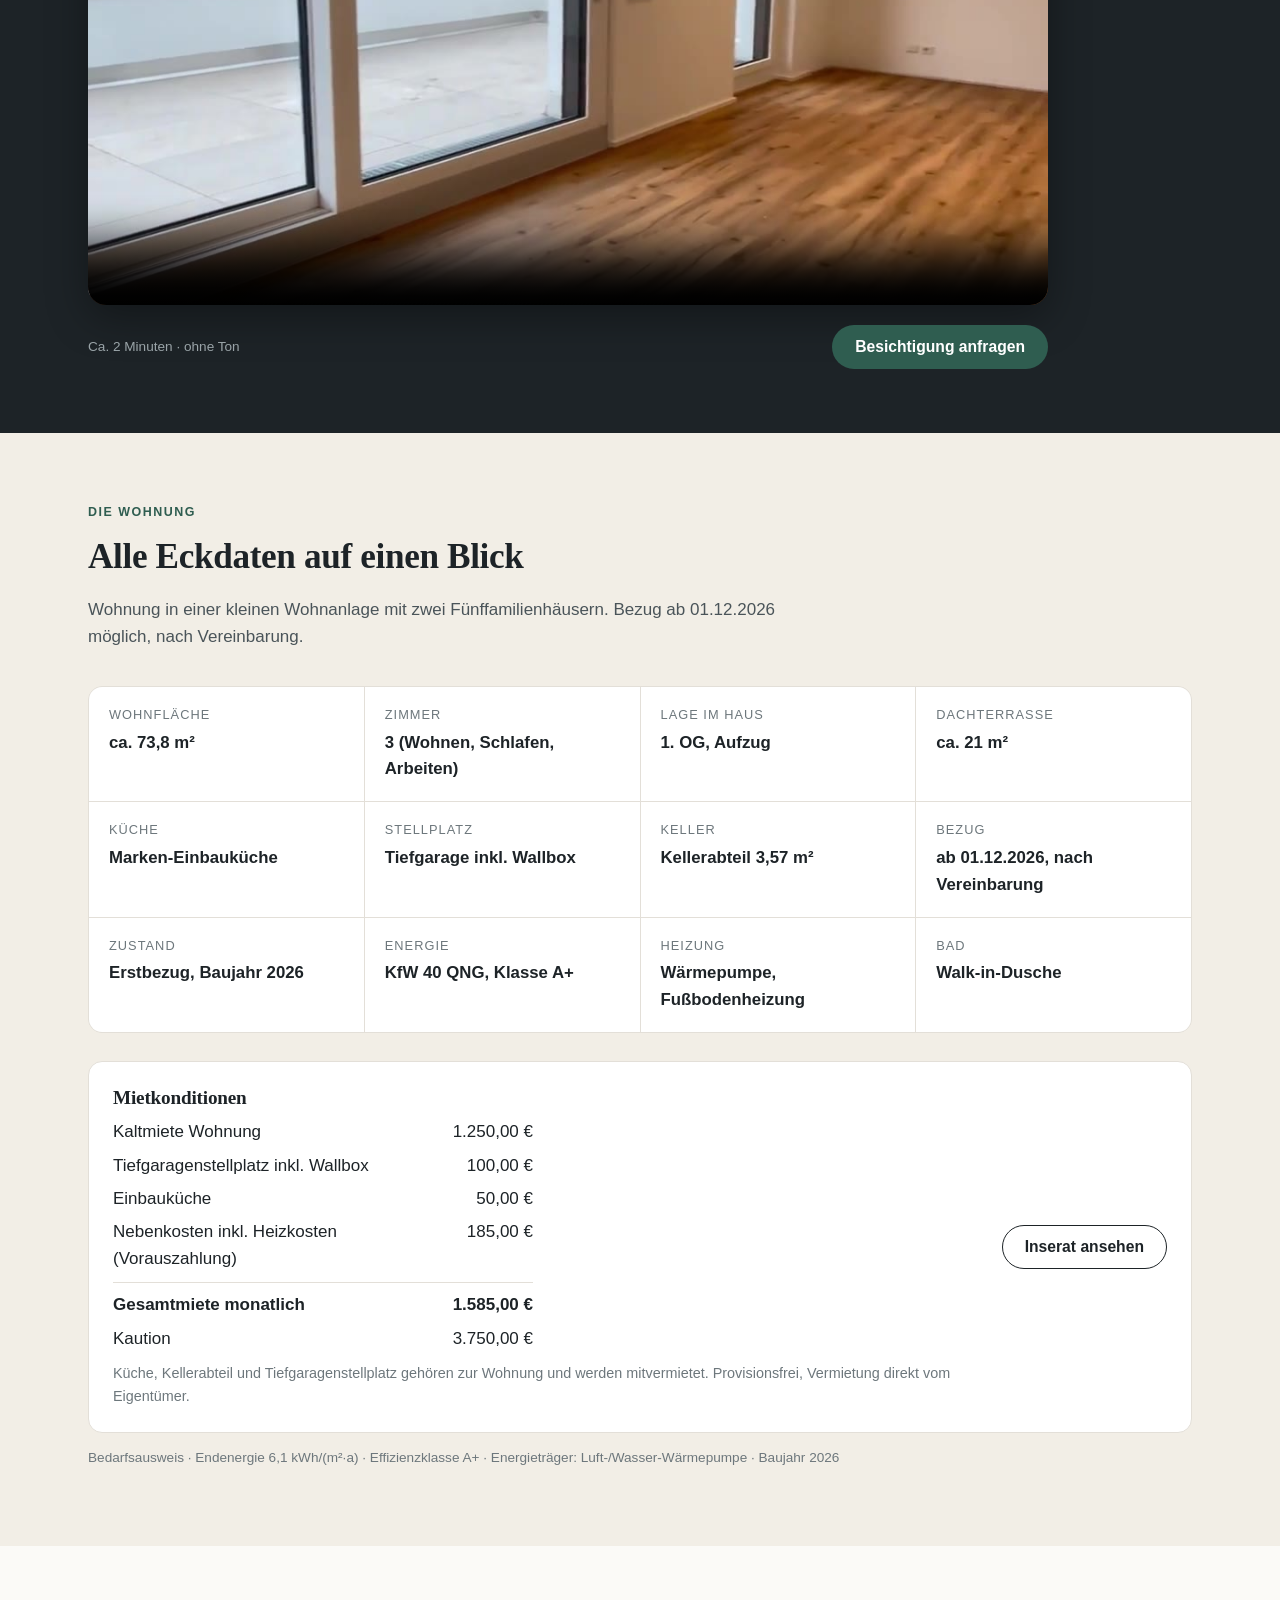
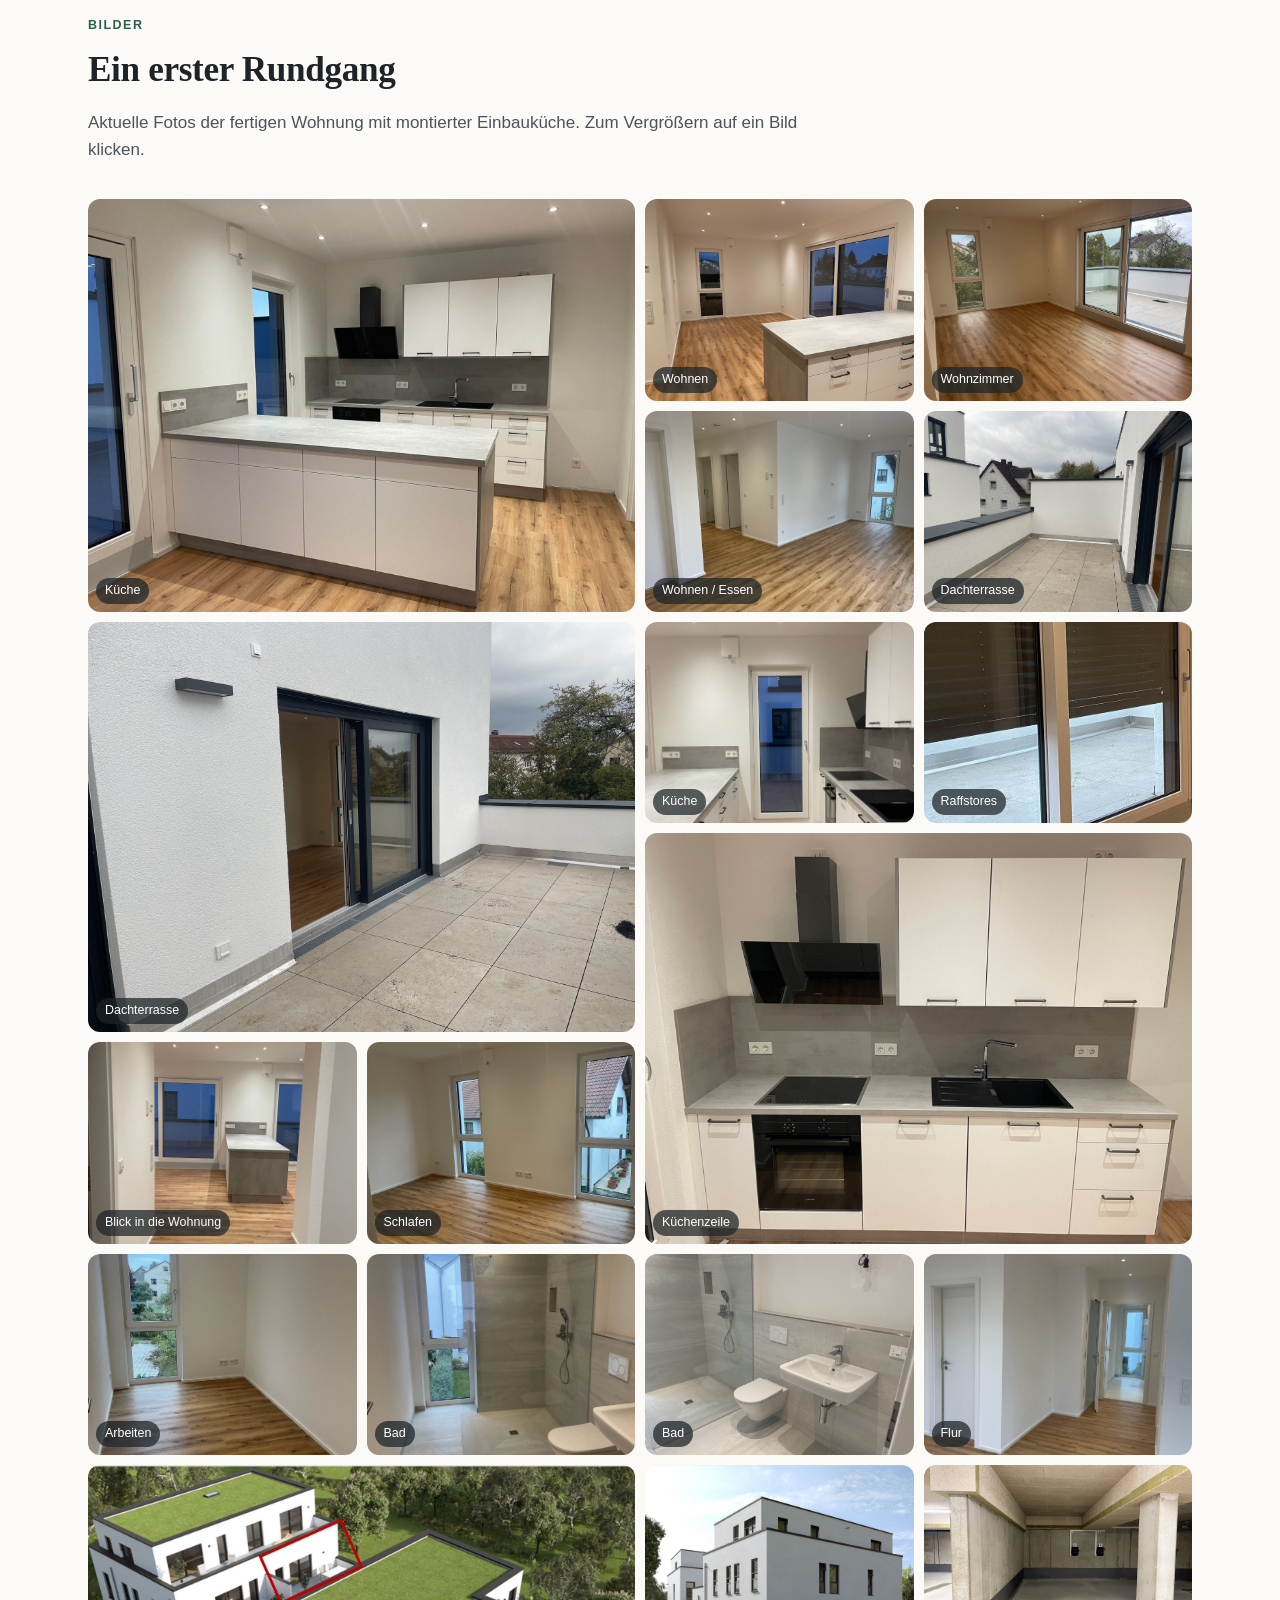
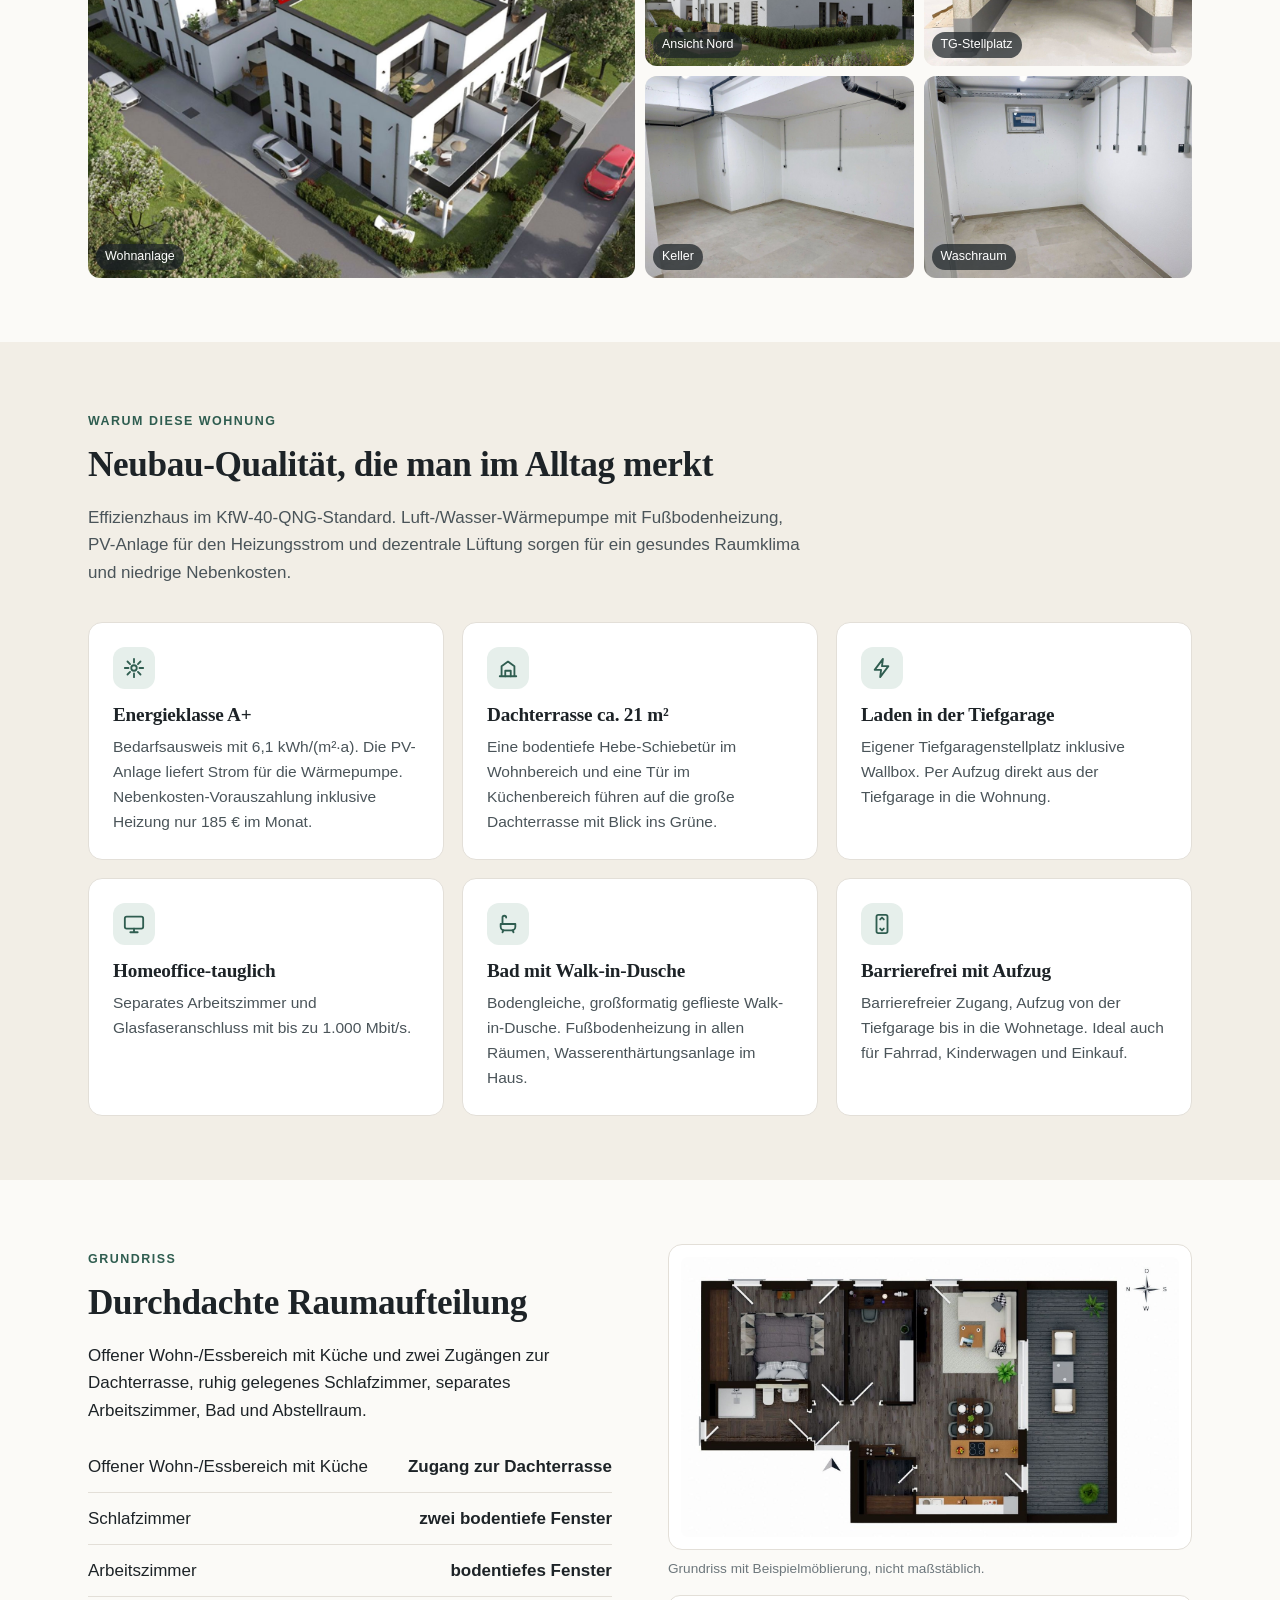
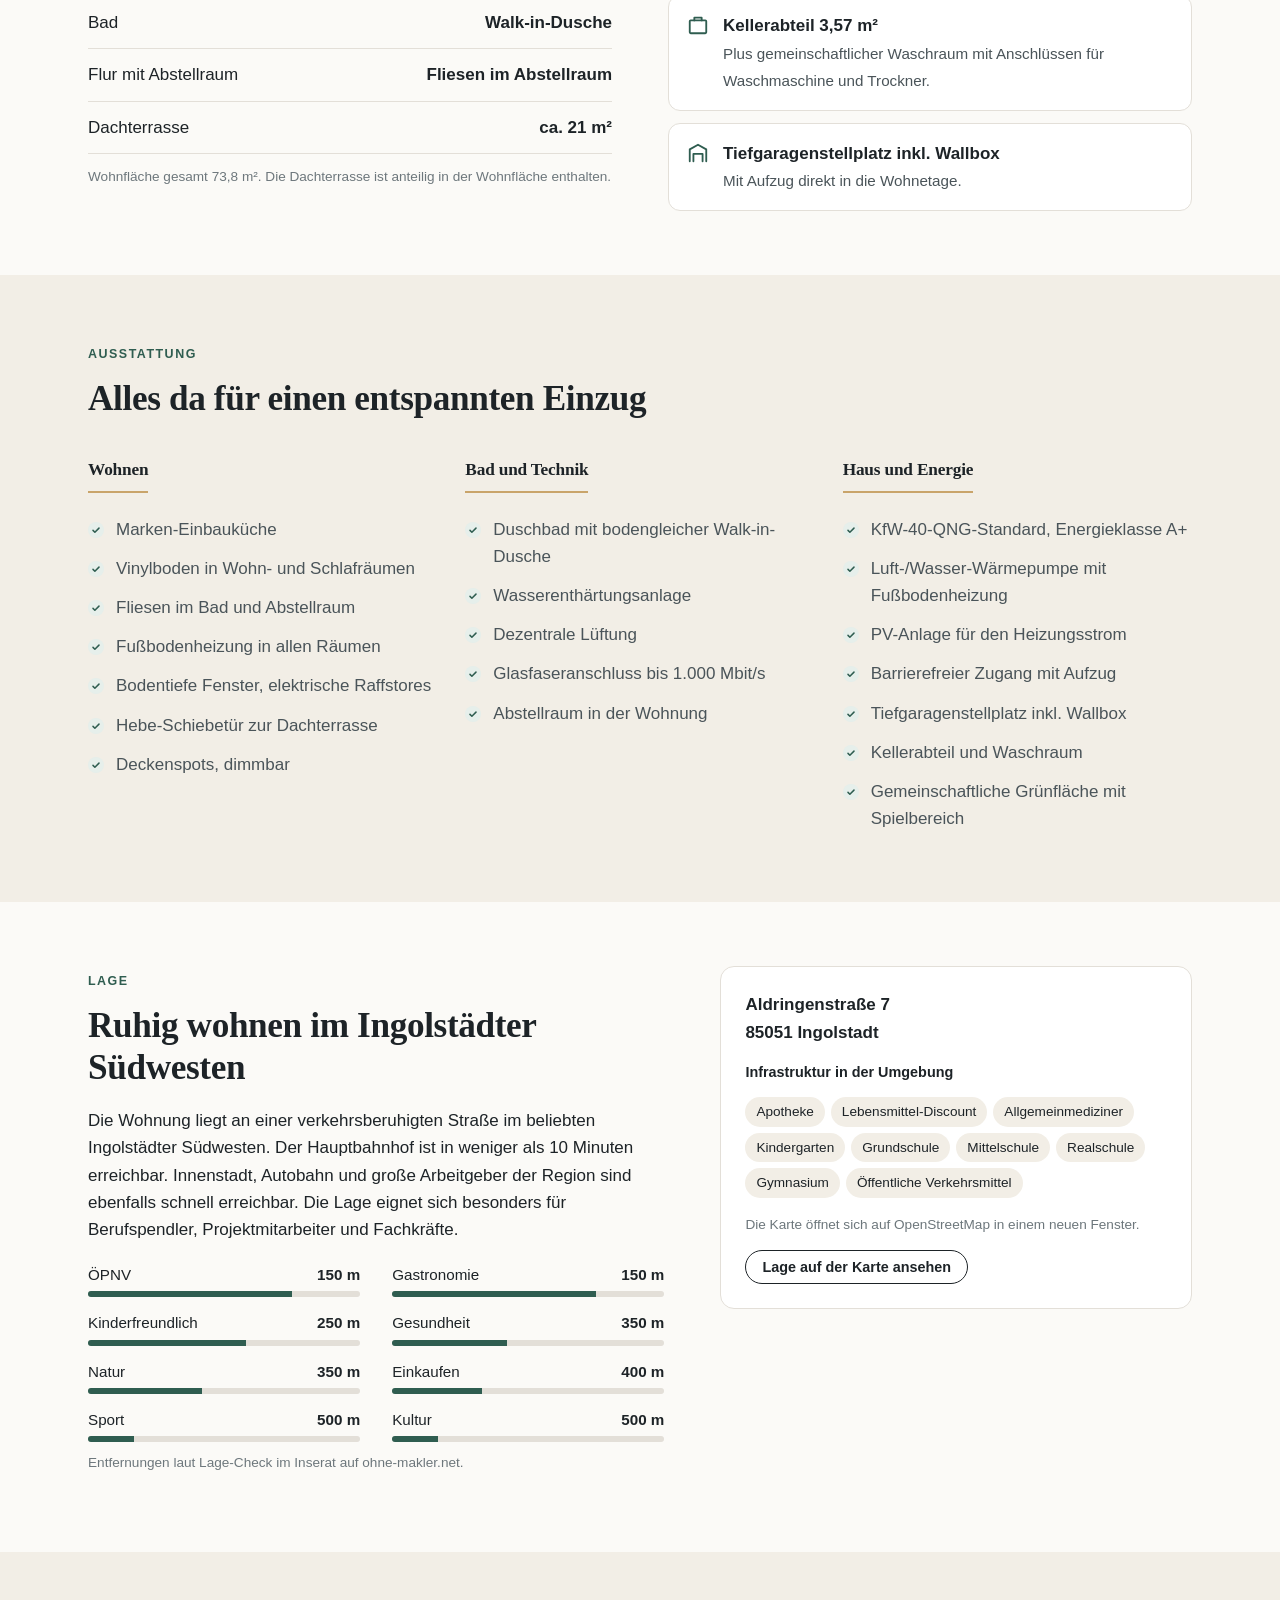
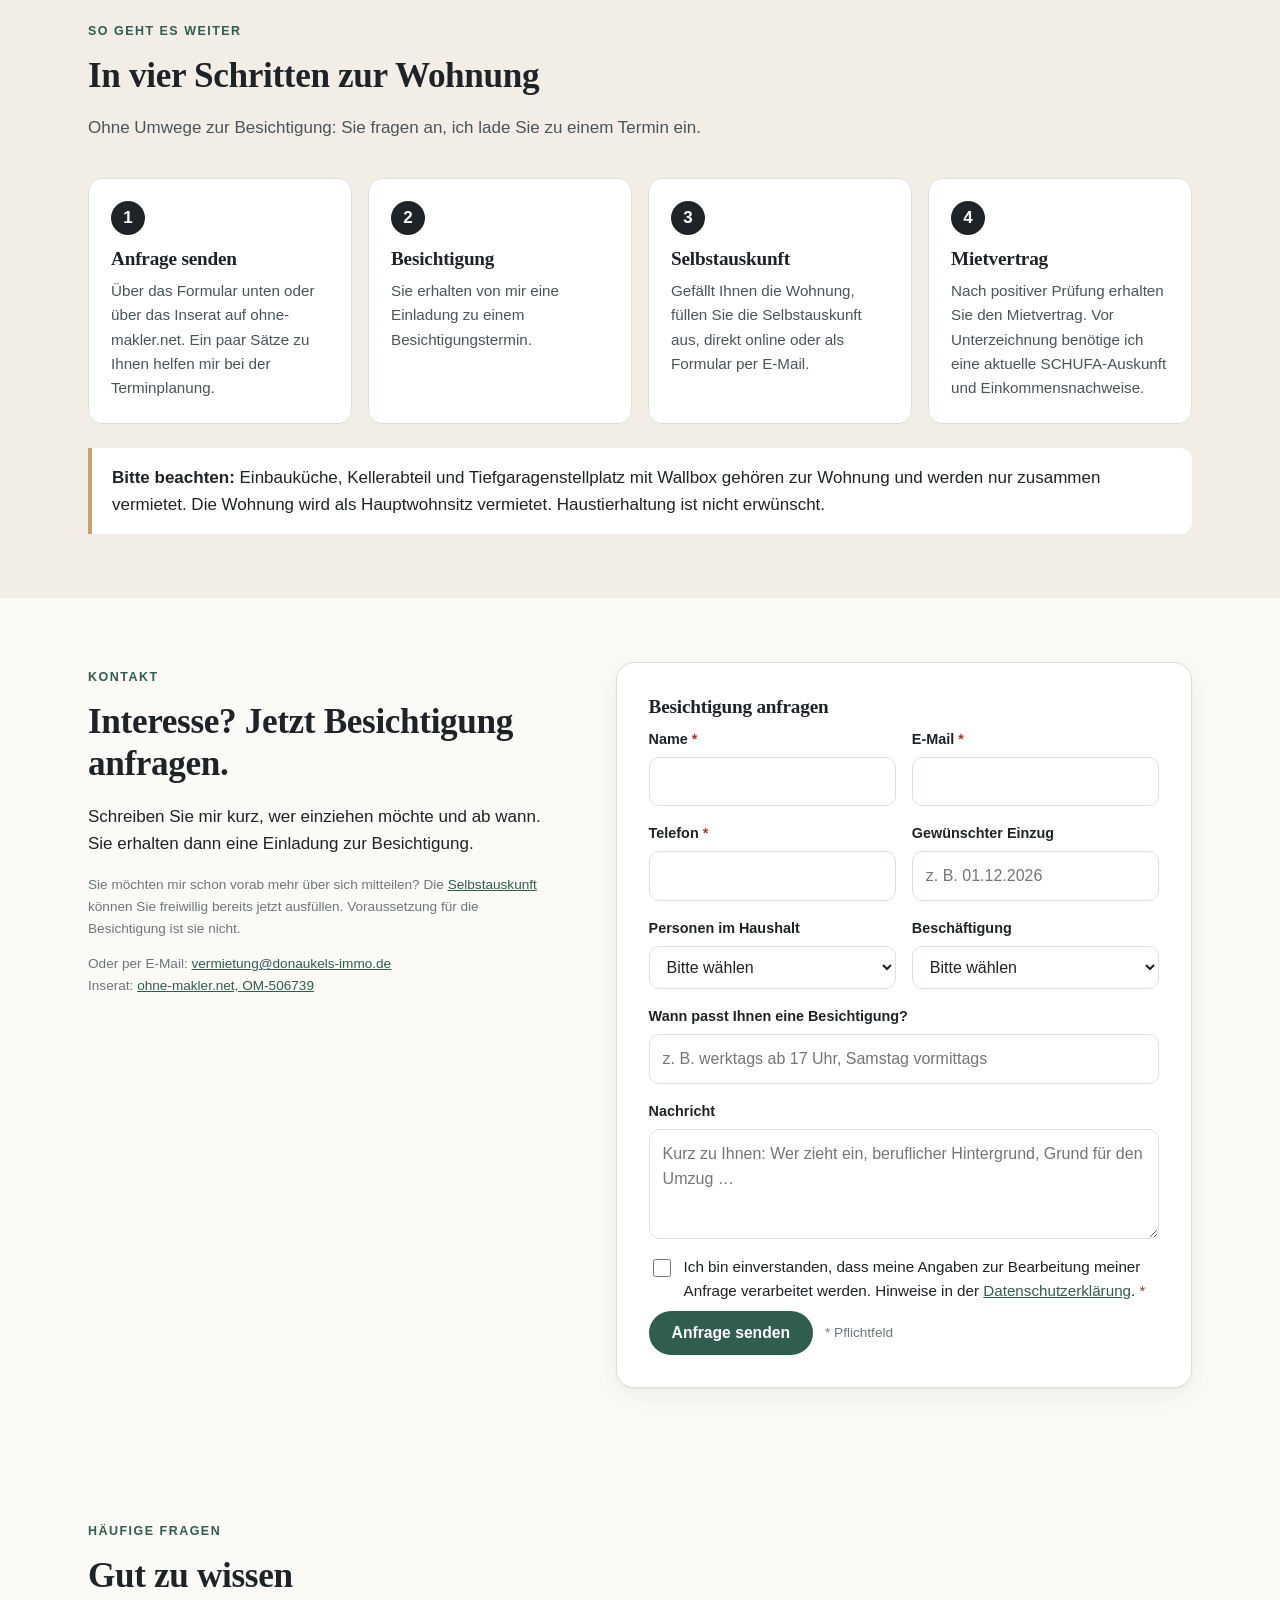
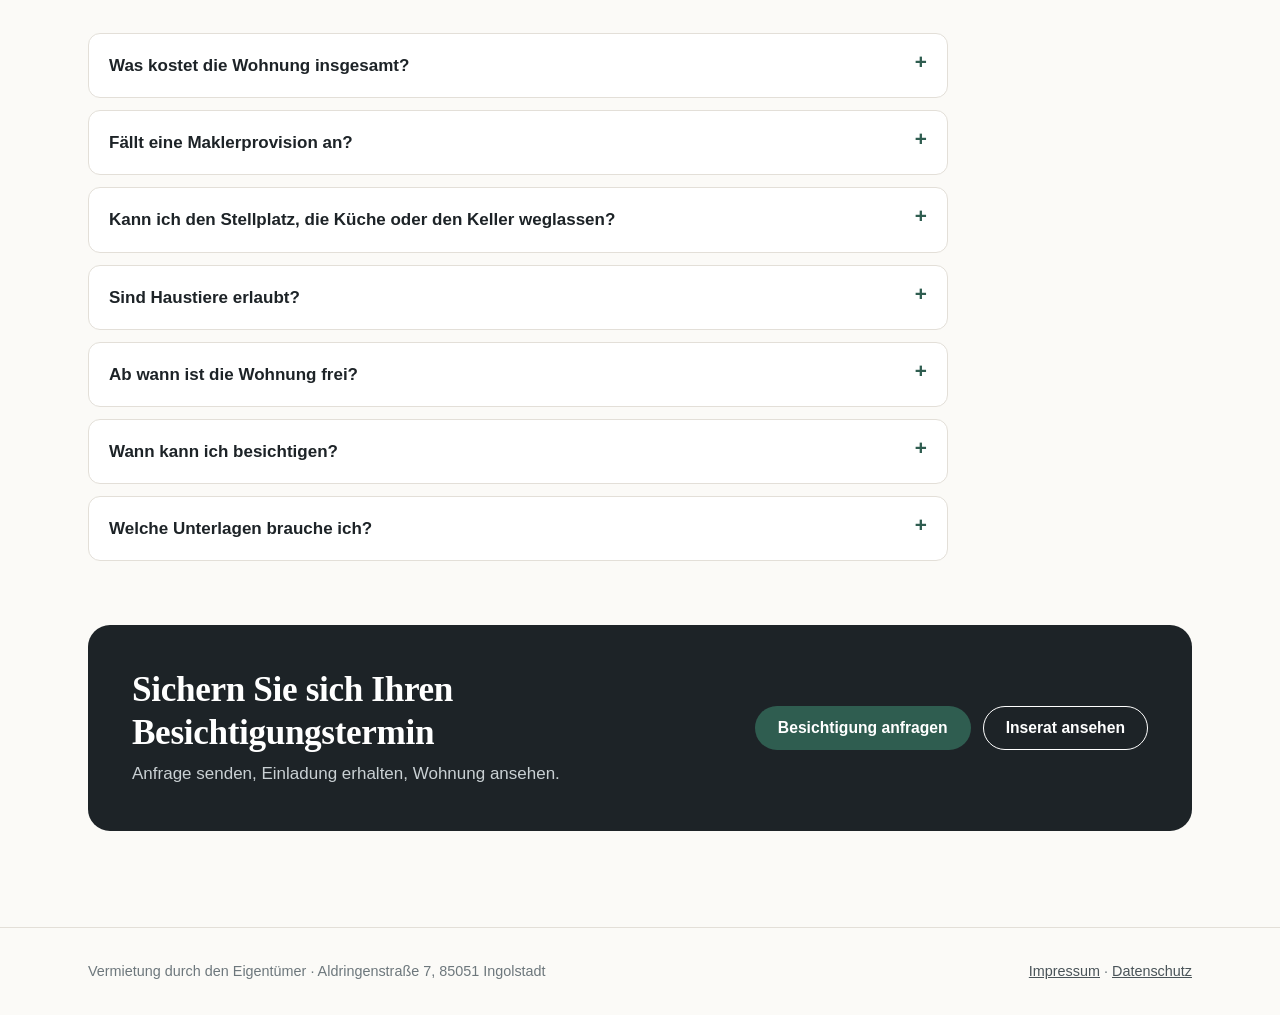
==== commit f6e6932f: "Übernahme ab 01.12.2026, nach Vereinbarung Co-Authored-By: Claude Opus 5.5 <noreply@anthropic.com> C" ====
--- a/index.html
+++ b/index.html
@@ -4,7 +4,7 @@
   <meta charset="utf-8">
   <meta name="viewport" content="width=device-width, initial-scale=1">
   <title>Neubauwohnung Aldringenstraße 7 – Ingolstadt</title>
-  <meta name="description" content="Erstbezug ab 01.12.2026: 3-Zimmer-Neubauwohnung, 73,8 m², 1. OG mit Aufzug, ca. 21 m² Dachterrasse, Einbauküche und Tiefgaragenstellplatz mit Wallbox in Ingolstadt-Südwest. KfW 40 QNG, Energieklasse A+. Provisionsfrei vom Eigentümer.">
+  <meta name="description" content="Erstbezug ab 01.12.2026 nach Vereinbarung: 3-Zimmer-Neubauwohnung, 73,8 m², 1. OG mit Aufzug, ca. 21 m² Dachterrasse, Einbauküche und Tiefgaragenstellplatz mit Wallbox in Ingolstadt-Südwest. KfW 40 QNG, Energieklasse A+. Provisionsfrei vom Eigentümer.">
   <meta property="og:title" content="Erstbezug: Neubau 3 Zi., 74 m², Ingolstadt Südwesten, Einbauküche, TG-Stellplatz mit Wallbox">
   <meta property="og:description" content="73,8 m², 3 Zimmer, ca. 21 m² Dachterrasse, 1. OG mit Aufzug, KfW 40 QNG. 1.250 € kalt, provisionsfrei direkt vom Eigentümer.">
   <meta property="og:type" content="website">
@@ -46,7 +46,7 @@
           <li>3 Zimmer</li>
           <li>1. OG mit Aufzug</li>
           <li>Dachterrasse ca. 21 m²</li>
-          <li>Bezug ab <span data-bezug>01.12.2026</span></li>
+          <li>Bezug ab 01.12.2026, nach Vereinbarung</li>
         </ul>
         <div class="hero-actions">
           <a class="btn btn-primary" href="#video">Video-Rundgang ansehen</a>
@@ -96,7 +96,7 @@
       <div class="section-head">
         <span class="eyebrow">Die Wohnung</span>
         <h2>Alle Eckdaten auf einen Blick</h2>
-        <p>Wohnung in einer kleinen Wohnanlage mit zwei Fünffamilienhäusern. Erstbezug ab 01.12.2026.</p>
+        <p>Wohnung in einer kleinen Wohnanlage mit zwei Fünffamilienhäusern. Bezug ab 01.12.2026 möglich, nach Vereinbarung.</p>
       </div>
       <dl class="facts">
         <div class="fact"><dt>Wohnfläche</dt><dd>ca. 73,8 m²</dd></div>
@@ -106,7 +106,7 @@
         <div class="fact"><dt>Küche</dt><dd>Marken-Einbauküche</dd></div>
         <div class="fact"><dt>Stellplatz</dt><dd>Tiefgarage inkl. Wallbox</dd></div>
         <div class="fact"><dt>Keller</dt><dd>Kellerabteil 3,57 m²</dd></div>
-        <div class="fact"><dt>Bezug ab</dt><dd data-bezug>01.12.2026</dd></div>
+        <div class="fact"><dt>Bezug</dt><dd>ab 01.12.2026, nach Vereinbarung</dd></div>
         <div class="fact"><dt>Zustand</dt><dd>Erstbezug, Baujahr 2026</dd></div>
         <div class="fact"><dt>Energie</dt><dd>KfW 40 QNG, Klasse A+</dd></div>
         <div class="fact"><dt>Heizung</dt><dd>Wärmepumpe, Fußbodenheizung</dd></div>
@@ -400,11 +400,11 @@
         <h2>Gut zu wissen</h2>
       </div>
       <div class="faq">
-        <details><summary>Was kostet die Wohnung insgesamt?</summary><p>Kaltmiete 1.250 €, Tiefgaragenstellplatz inkl. Wallbox 100 €, Einbauküche 50 € und Nebenkosten inkl. Heizkosten 185 € (Vorauszahlung). Warmmiete gesamt 1.585 € im Monat. Das Kellerabteil ist im Mietpreis enthalten. Die Mietsicherheit beträgt 3.750 € (drei Kaltmieten).</p></details>
+        <details><summary>Was kostet die Wohnung insgesamt?</summary><p>Kaltmiete 1.250 €, Tiefgaragenstellplatz inkl. Wallbox 100 €, Einbauküche 50 € und Nebenkosten inkl. Heizkosten 185 € (Vorauszahlung). Warmmiete gesamt 1.585 € im Monat. Die Mietsicherheit beträgt 3.750 € (drei Kaltmieten).</p></details>
         <details><summary>Fällt eine Maklerprovision an?</summary><p>Nein. Die Wohnung wird direkt vom Eigentümer vermietet.</p></details>
         <details><summary>Kann ich den Stellplatz, die Küche oder den Keller weglassen?</summary><p>Nein. Einbauküche, Kellerabteil und Tiefgaragenstellplatz mit Wallbox gehören zur Wohnung und werden nur gemeinsam vermietet.</p></details>
         <details><summary>Sind Haustiere erlaubt?</summary><p>Eine Haustierhaltung ist nicht erwünscht.</p></details>
-        <details><summary>Ab wann ist die Wohnung frei?</summary><p>Die Übernahme ist ab dem <span data-bezug>01.12.2026</span> möglich. Ein späterer Einzug ist nach Absprache möglich.</p></details>
+        <details><summary>Ab wann ist die Wohnung frei?</summary><p>Die Übernahme ist ab dem 01.12.2026 möglich, der genaue Termin nach Vereinbarung.</p></details>
         <details><summary>Wann kann ich besichtigen?</summary><p>Nach Ihrer Anfrage erhalten Sie eine Einladung zu einem Besichtigungstermin. Eine Selbstauskunft ist dafür nicht erforderlich.</p></details>
         <details><summary>Welche Unterlagen brauche ich?</summary><p>Für die Besichtigung keine. Gefällt Ihnen die Wohnung, füllen Sie die Selbstauskunft aus. Kommt ein Mietvertrag zustande, benötige ich vor Unterzeichnung eine aktuelle SCHUFA-Auskunft (nicht älter als 4 Wochen) und die letzten drei Gehaltsabrechnungen (bei Selbstständigen letzter Steuerbescheid und aktuelle BWA), bei befristeter Beschäftigung oder Probezeit zusätzlich den Arbeitsvertrag.</p></details>
       </div>
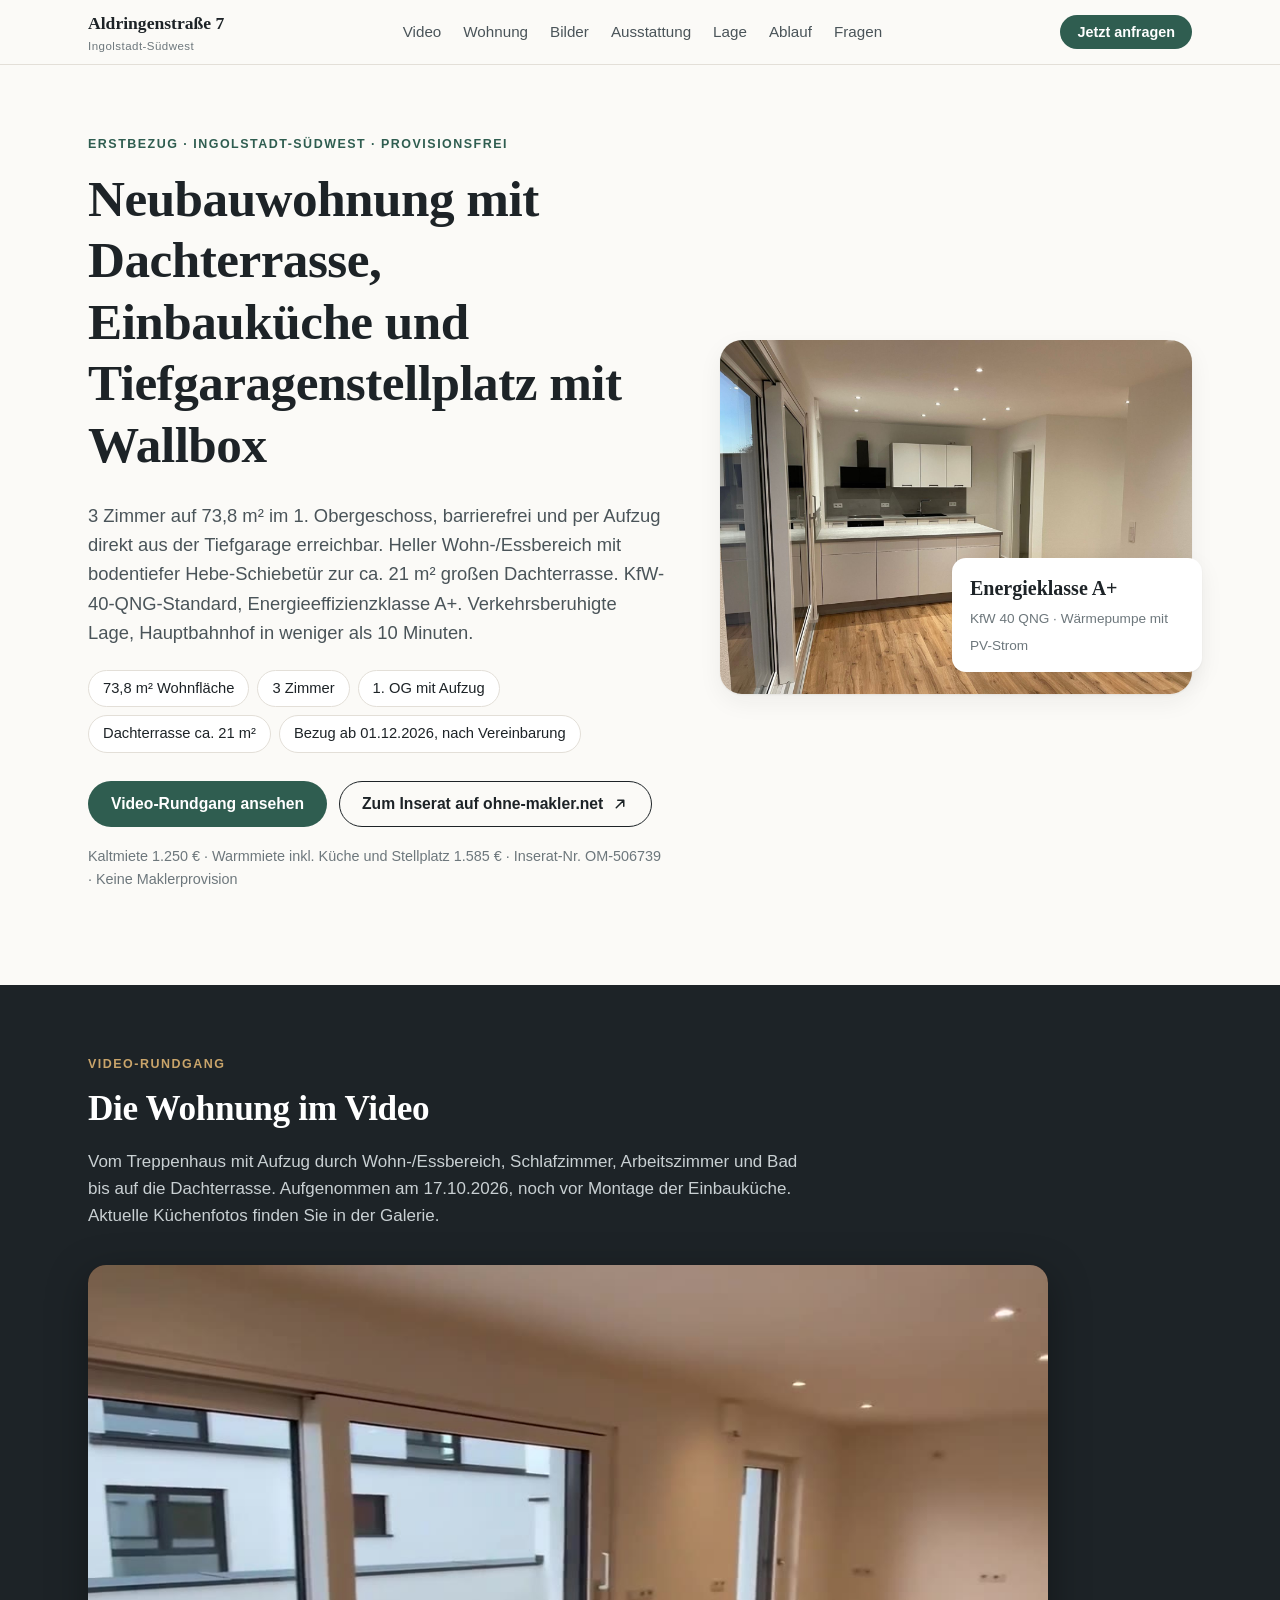
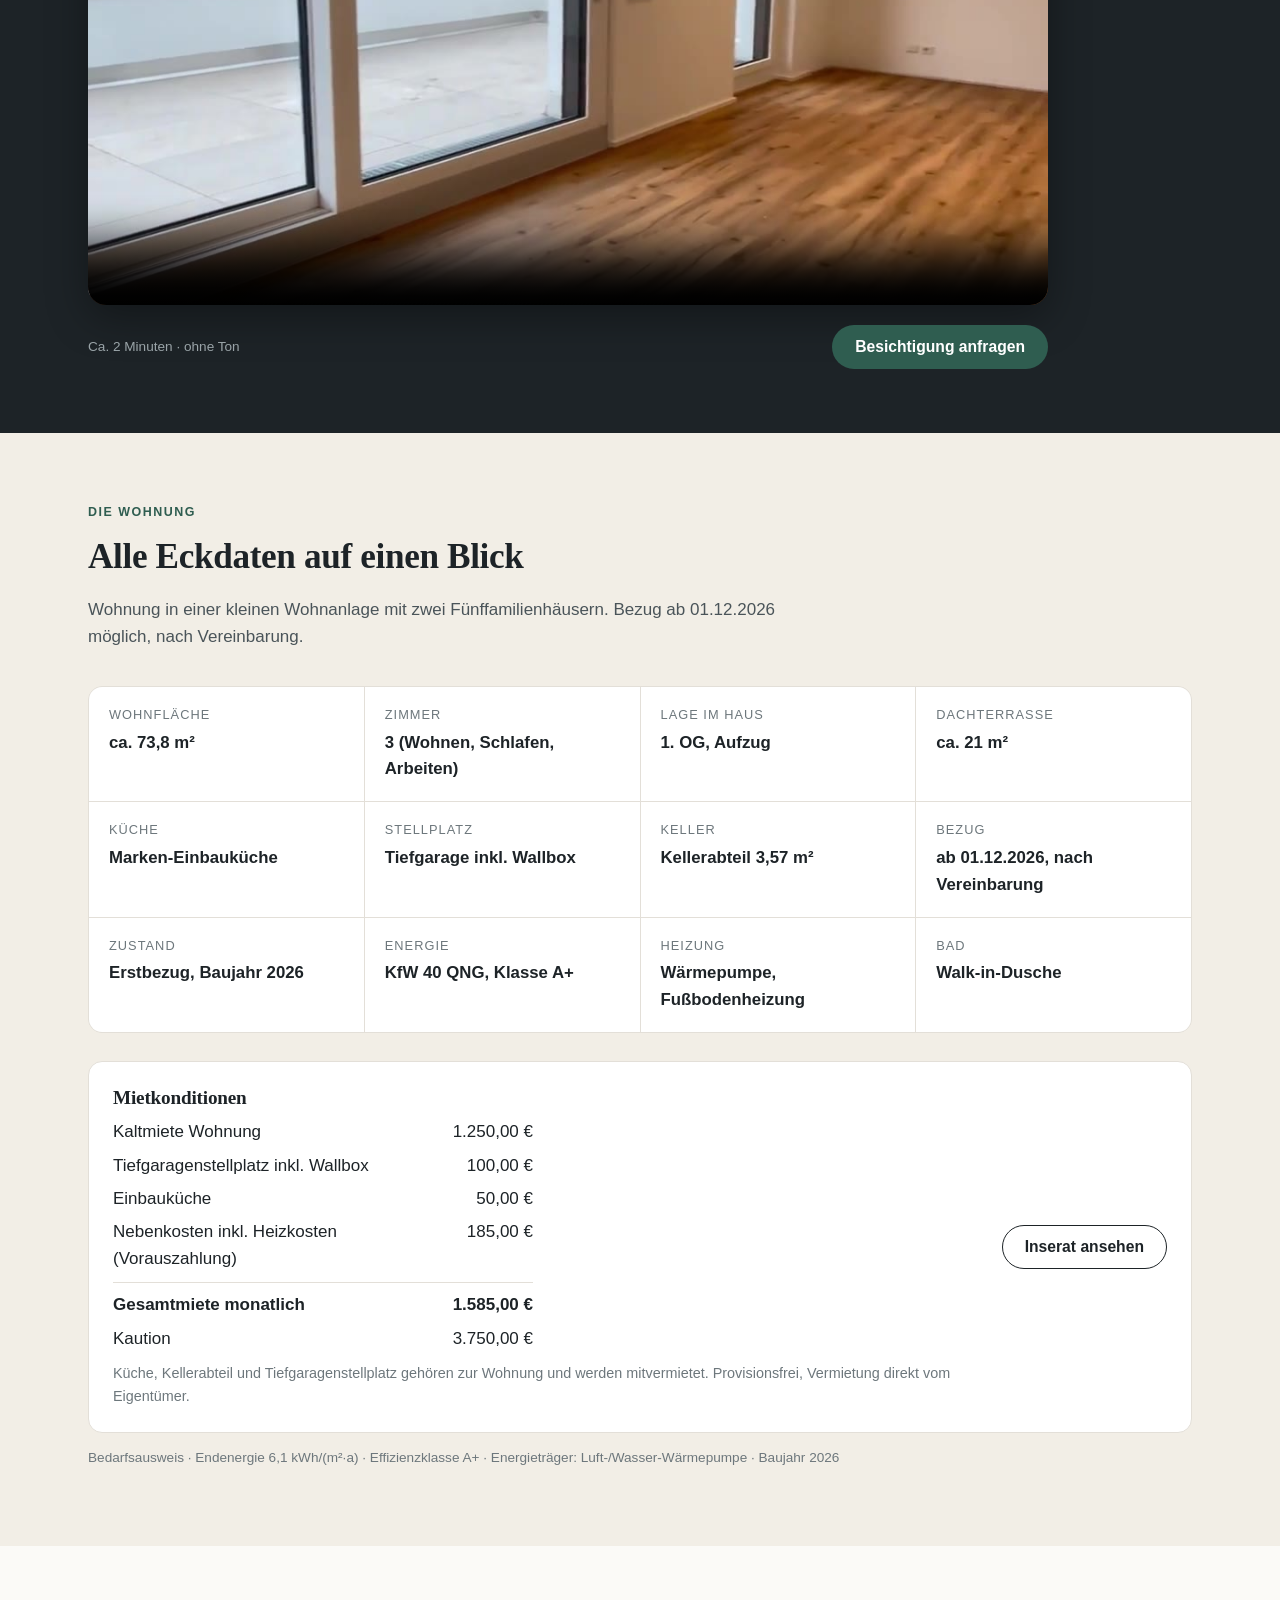
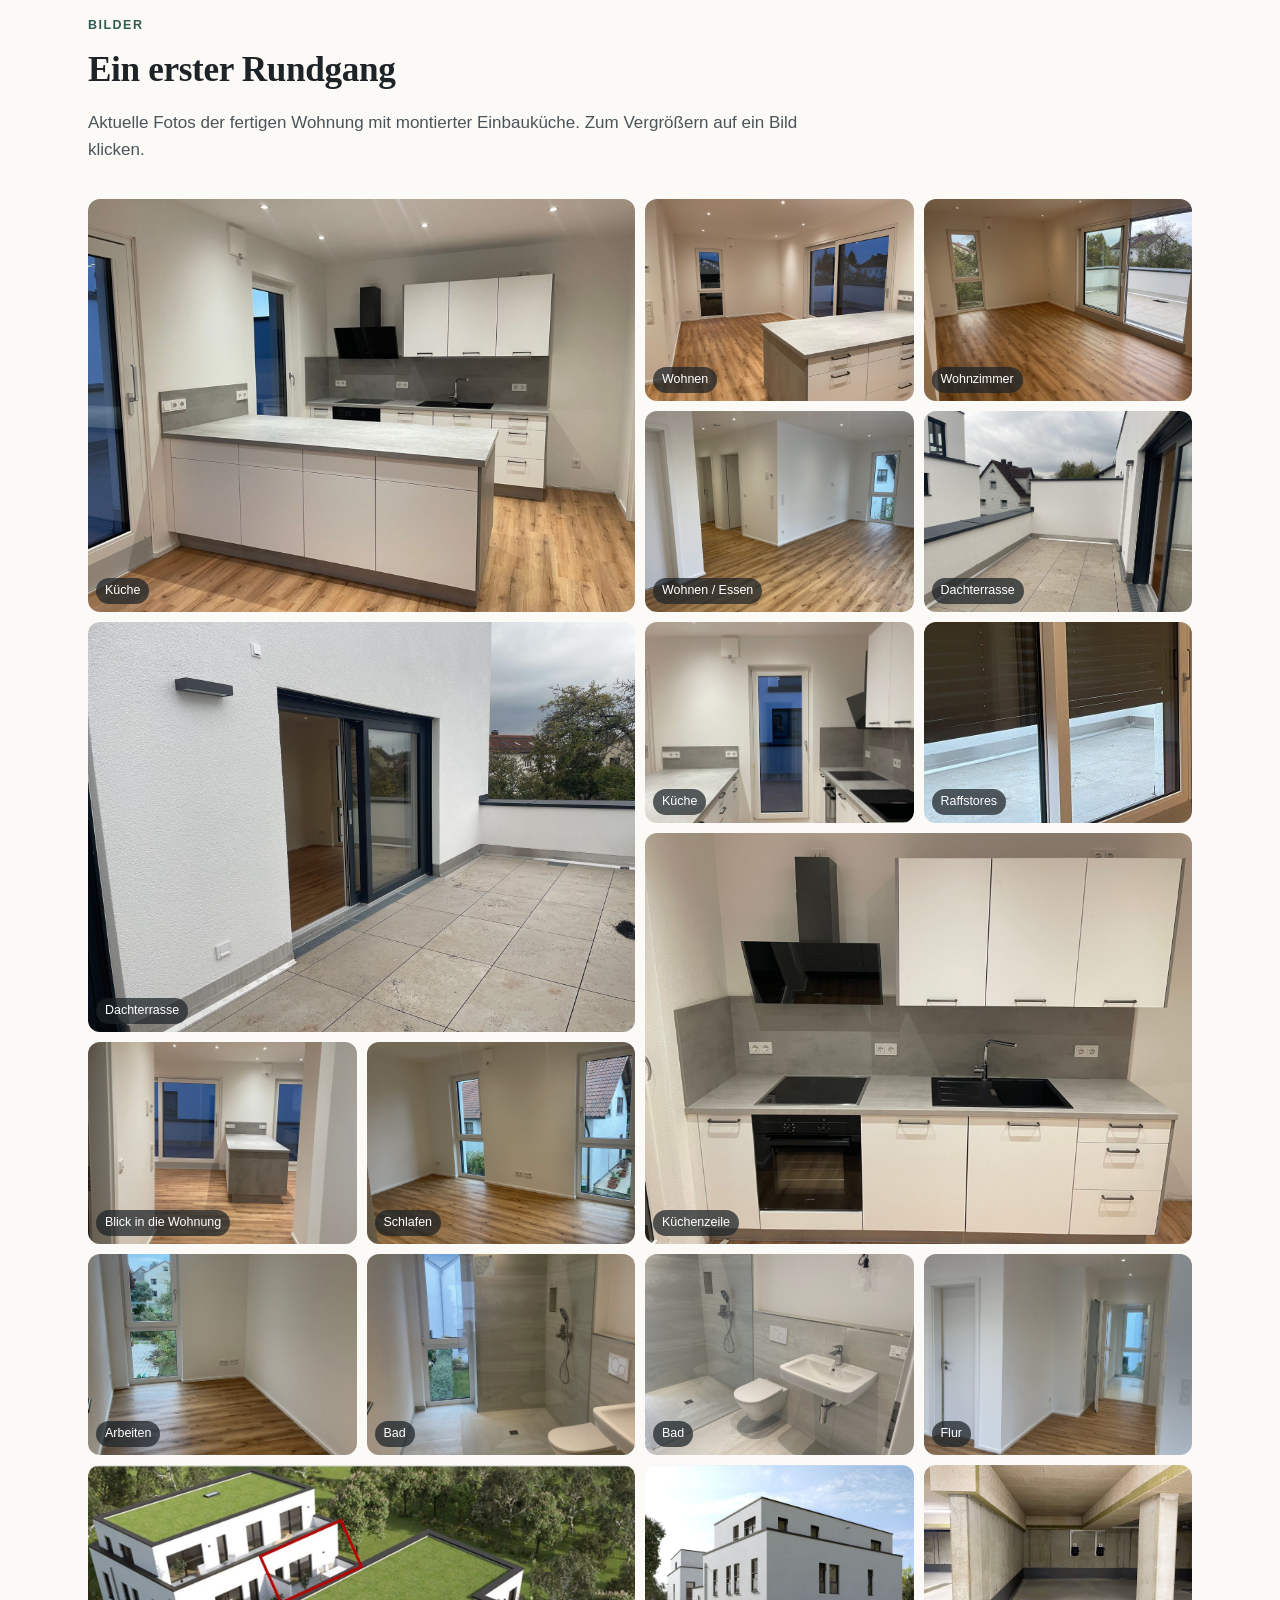
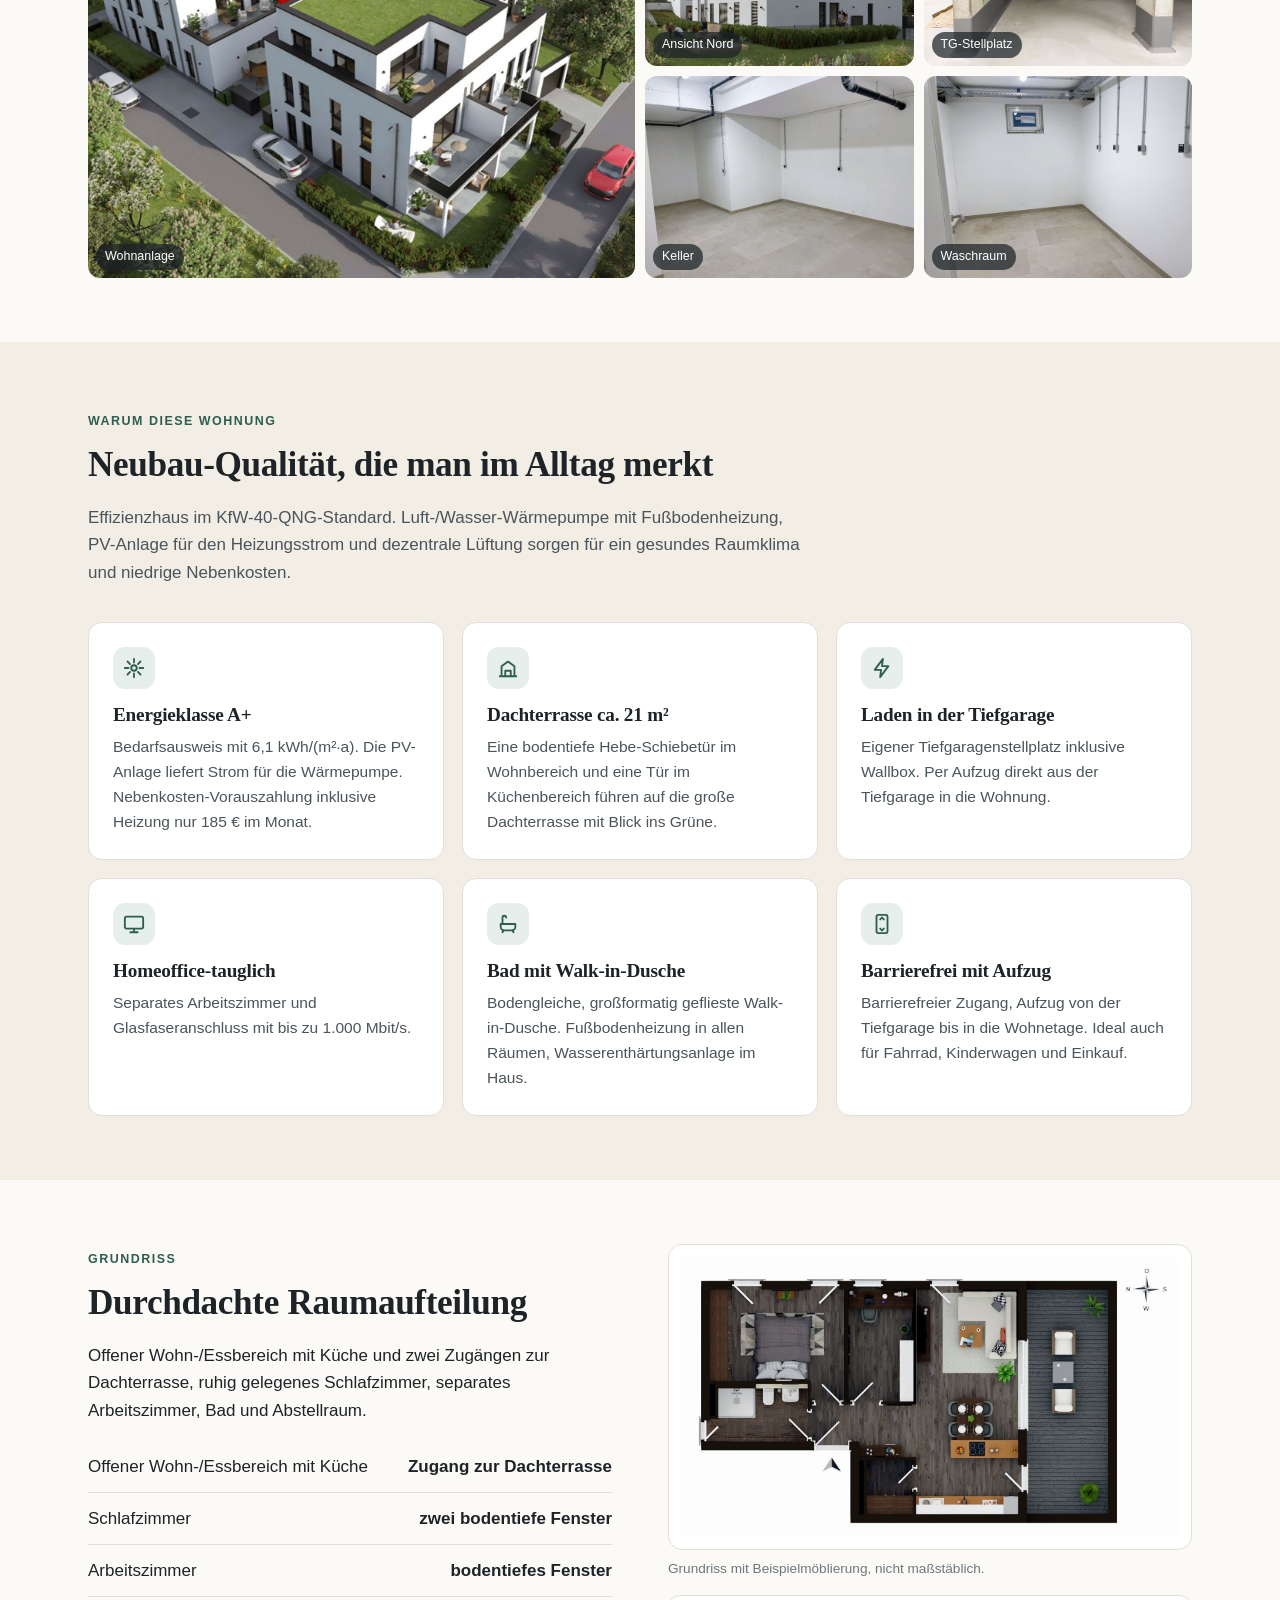
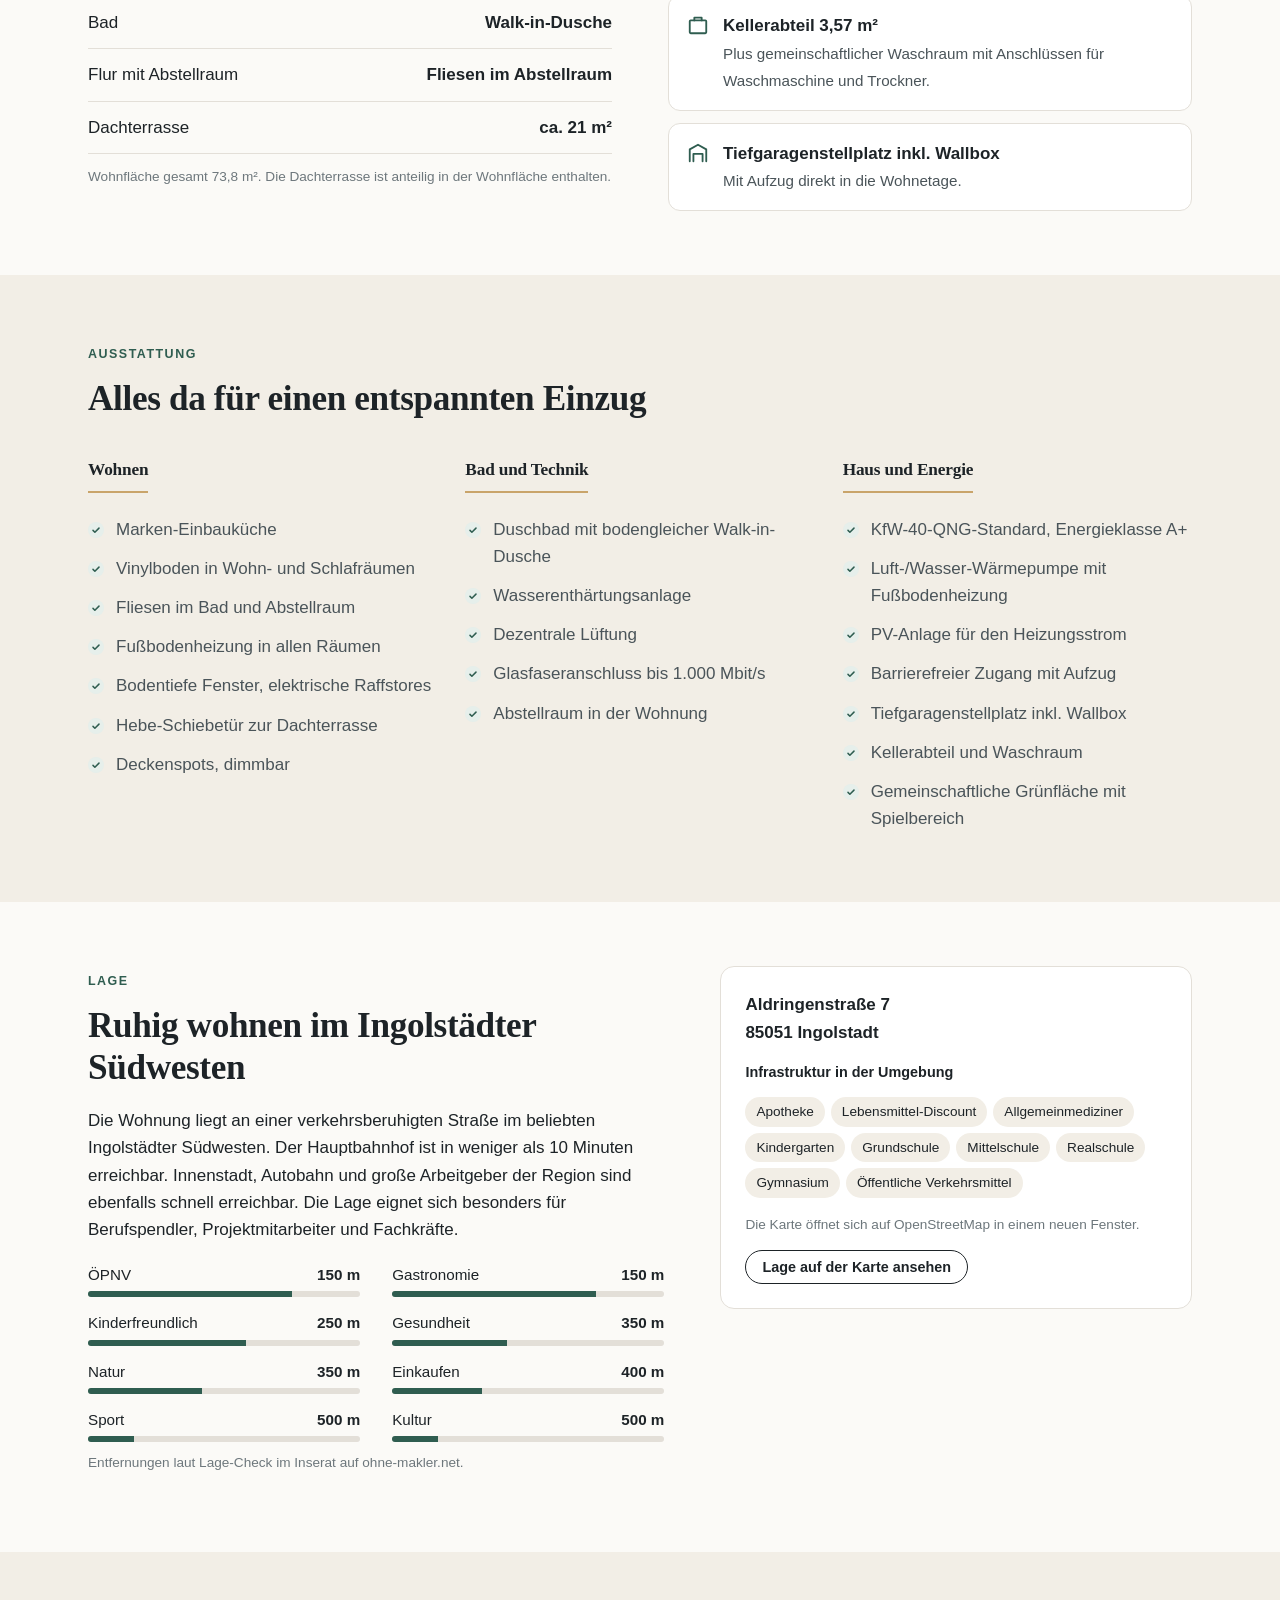
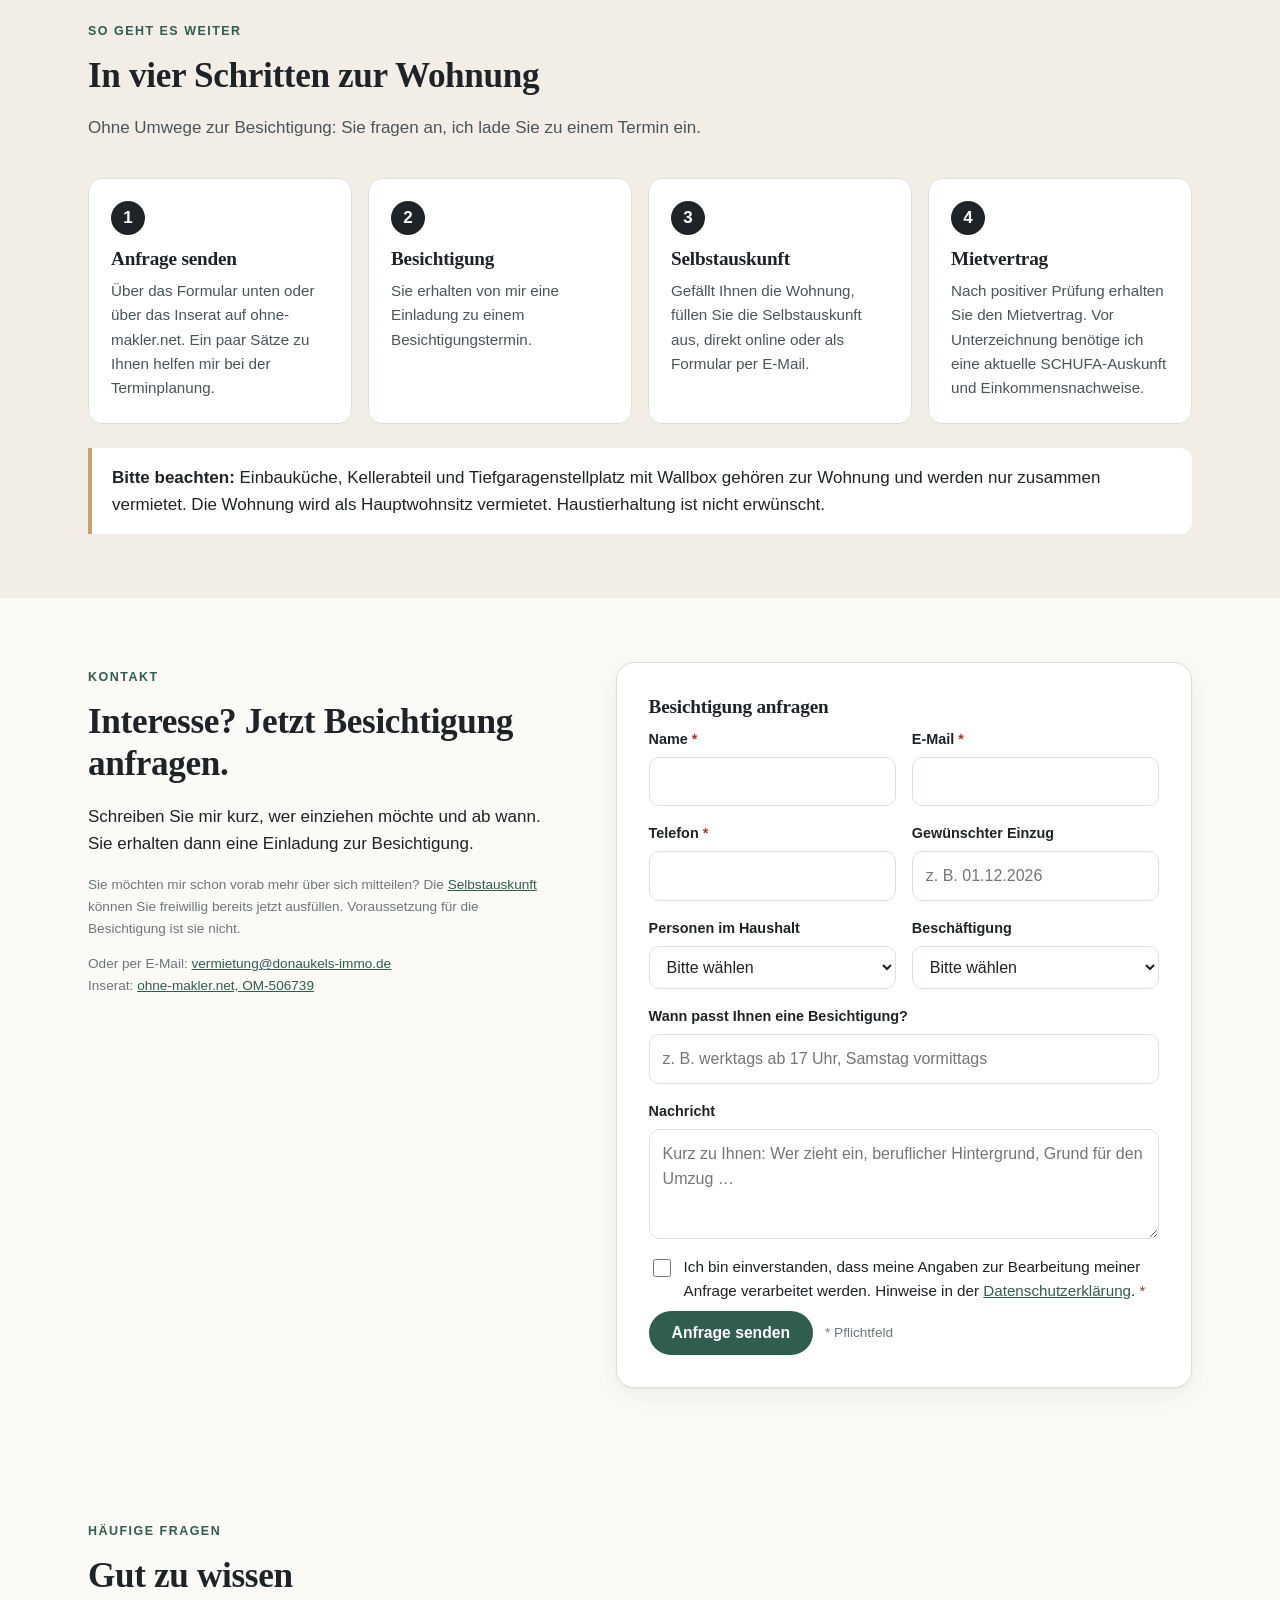
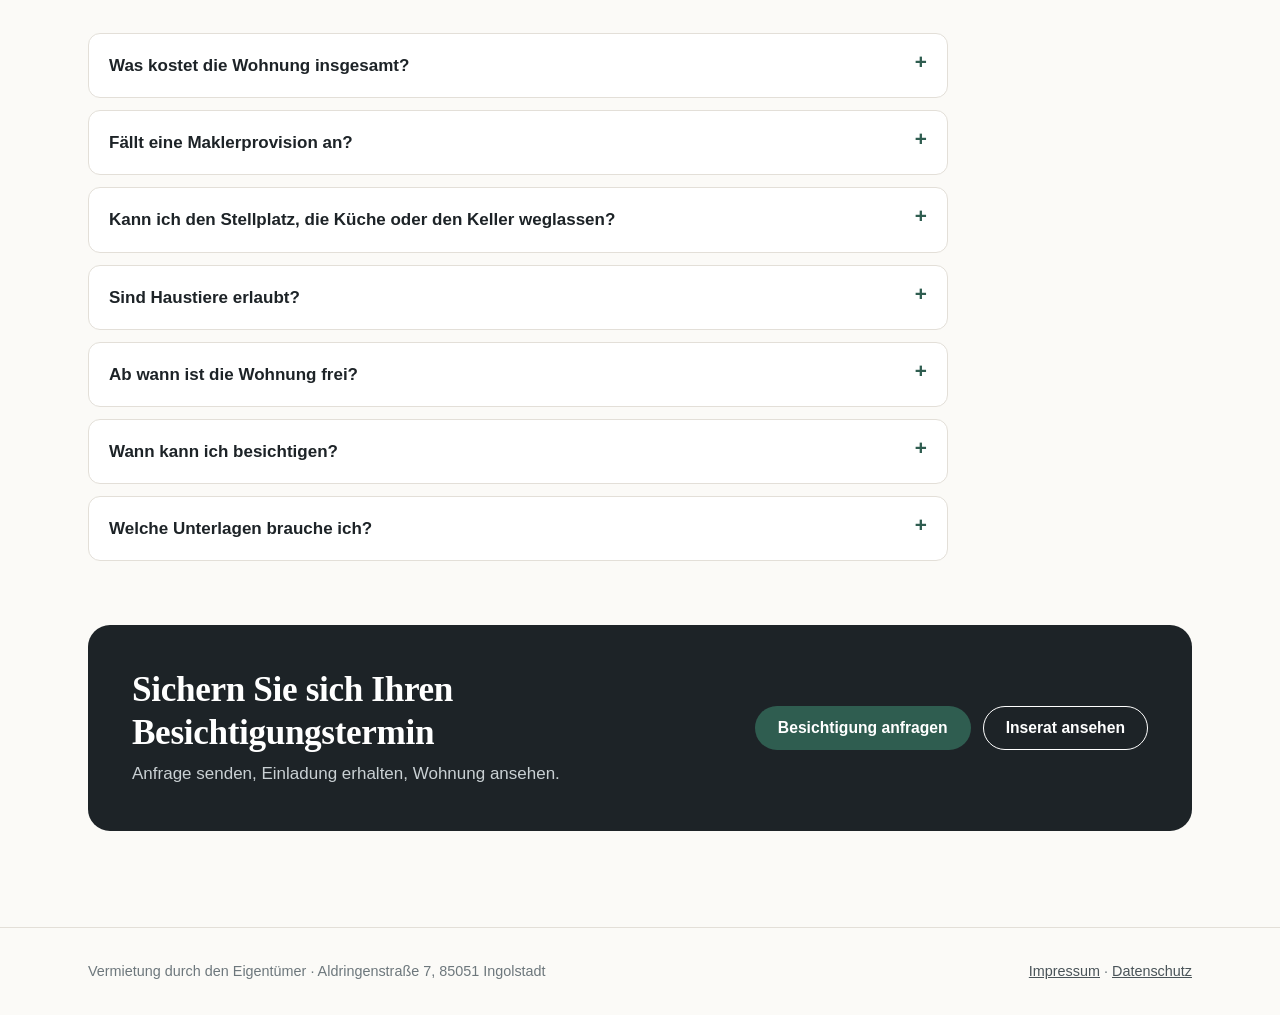
==== commit b9e43999: "Versionsnummer für config.js und app.js, damit Browser neue Mietpreise laden Co-Authored-By: Claude " ====
--- a/index.html
+++ b/index.html
@@ -447,7 +447,7 @@
   <a class="btn btn-outline" href="#video">Video ansehen</a>
 </div>
 
-<script src="assets/config.js"></script>
-<script src="assets/app.js"></script>
+<script src="assets/config.js?v=6"></script>
+<script src="assets/app.js?v=6"></script>
 </body>
 </html>
